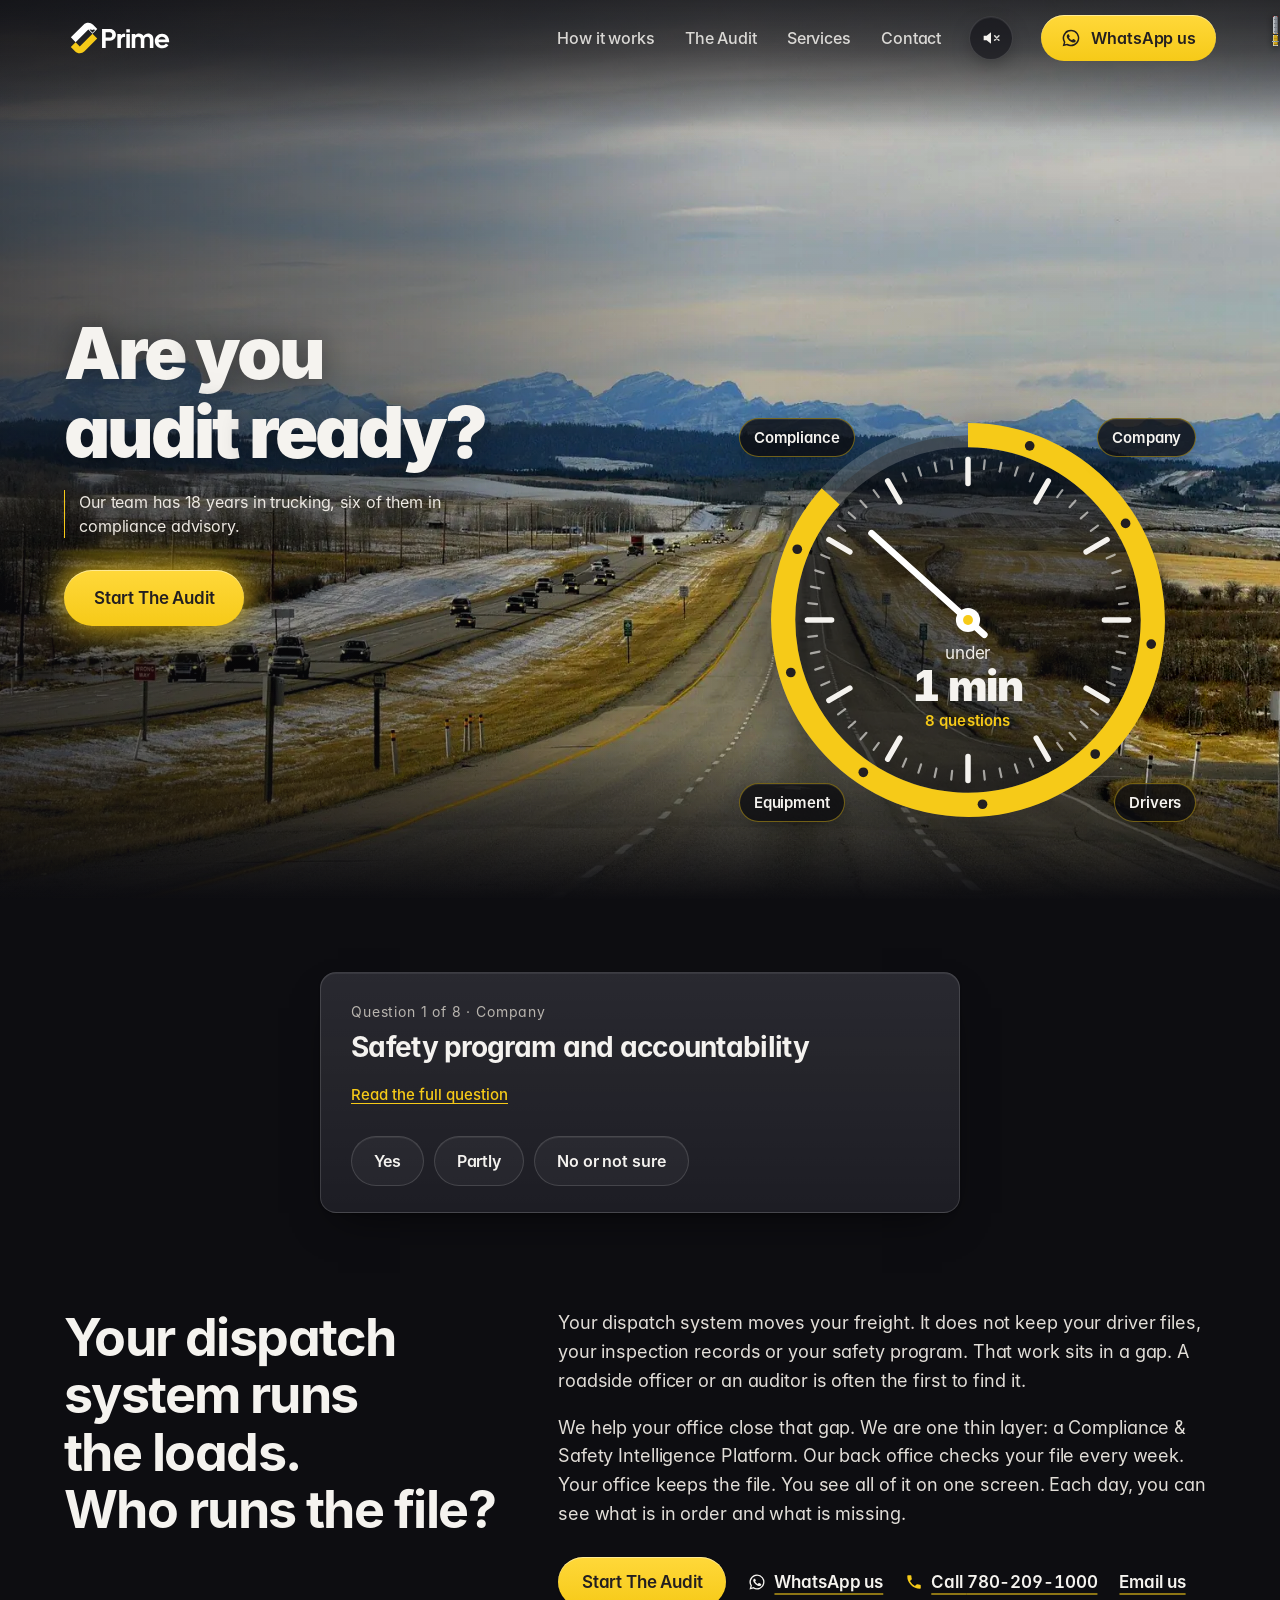
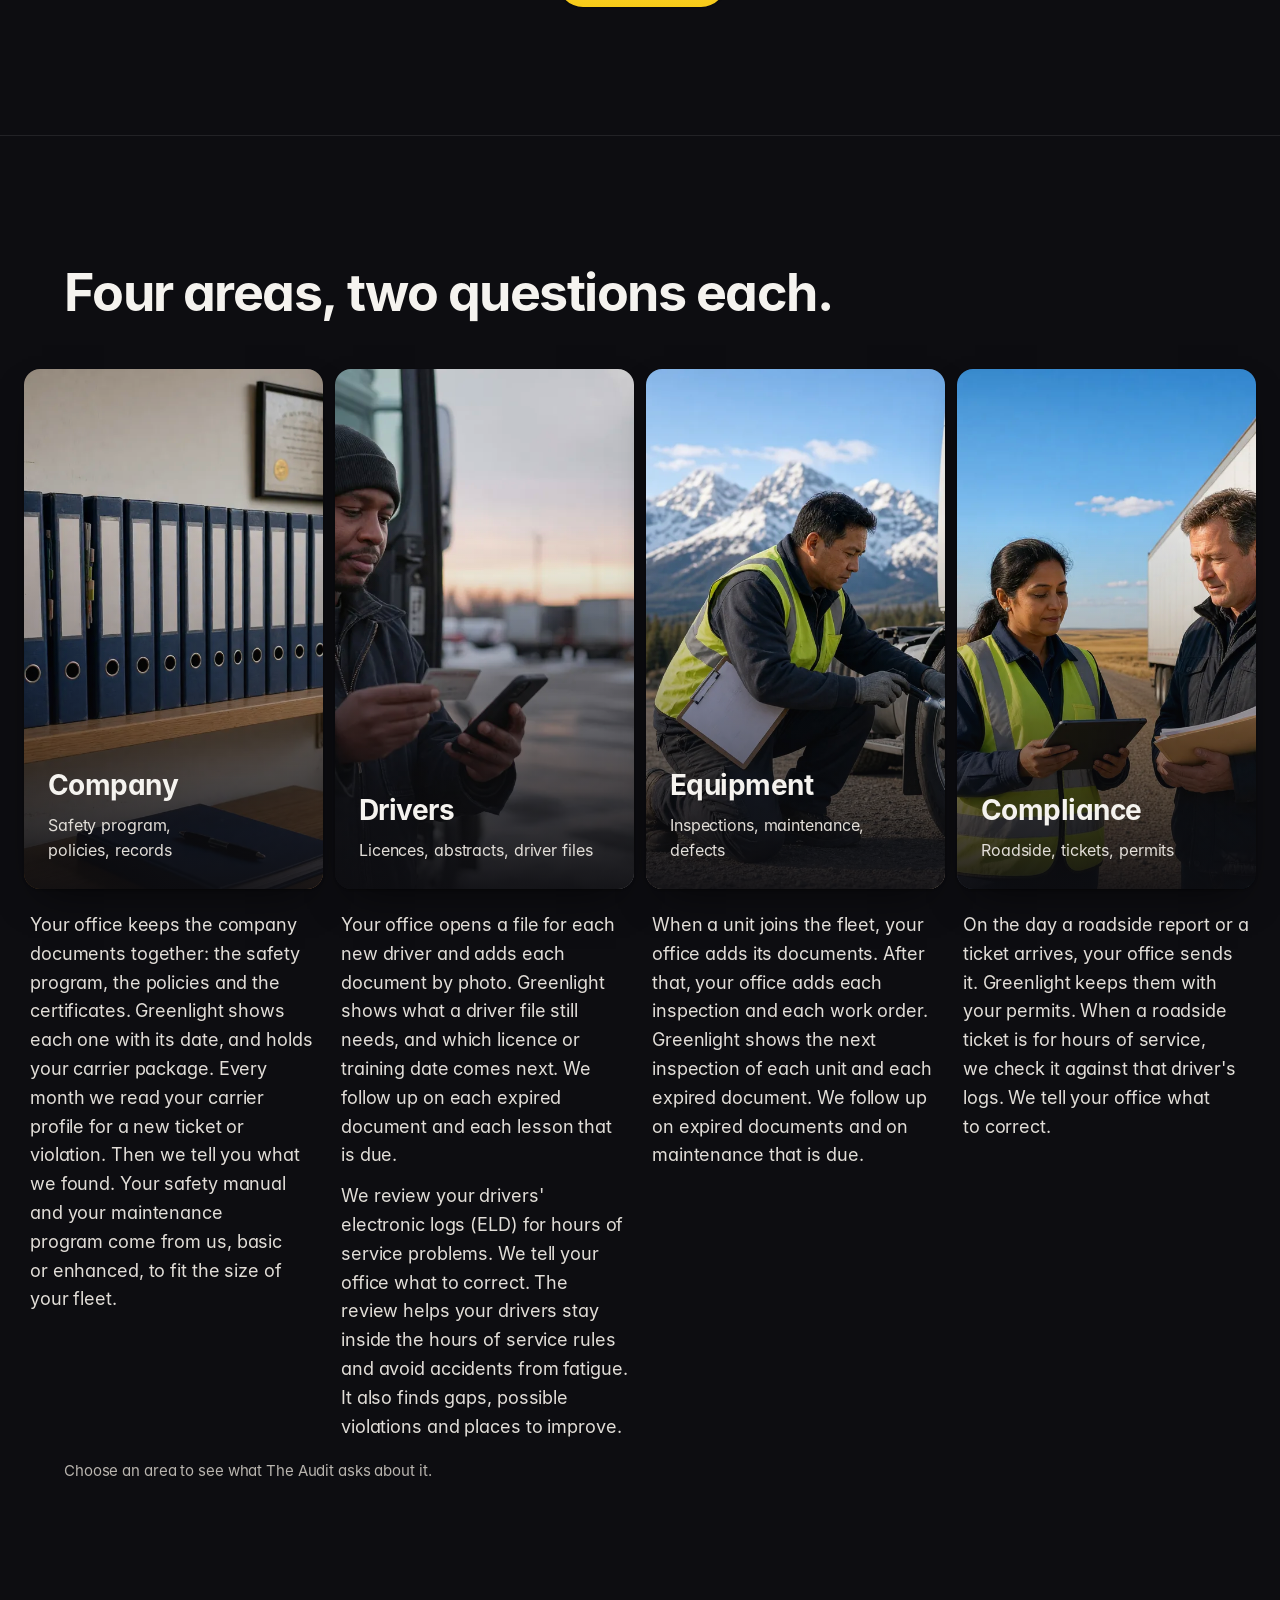
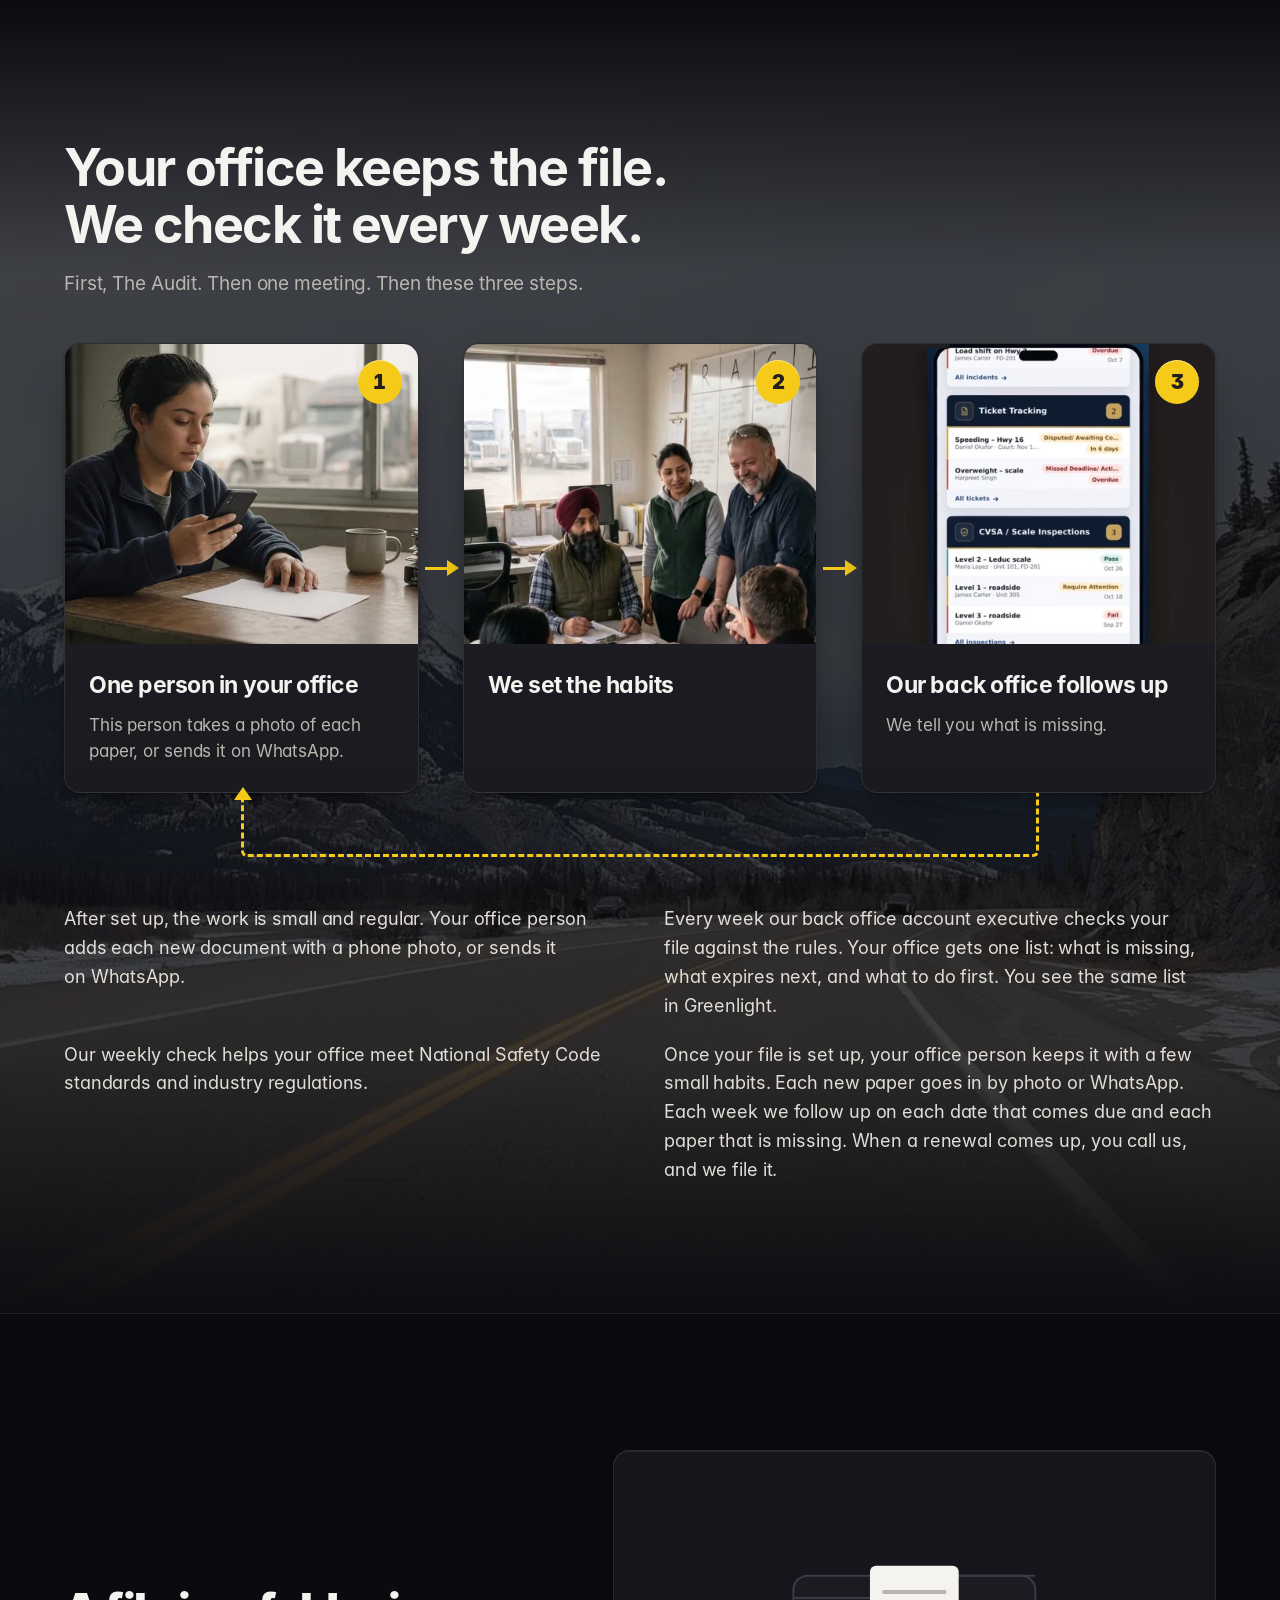
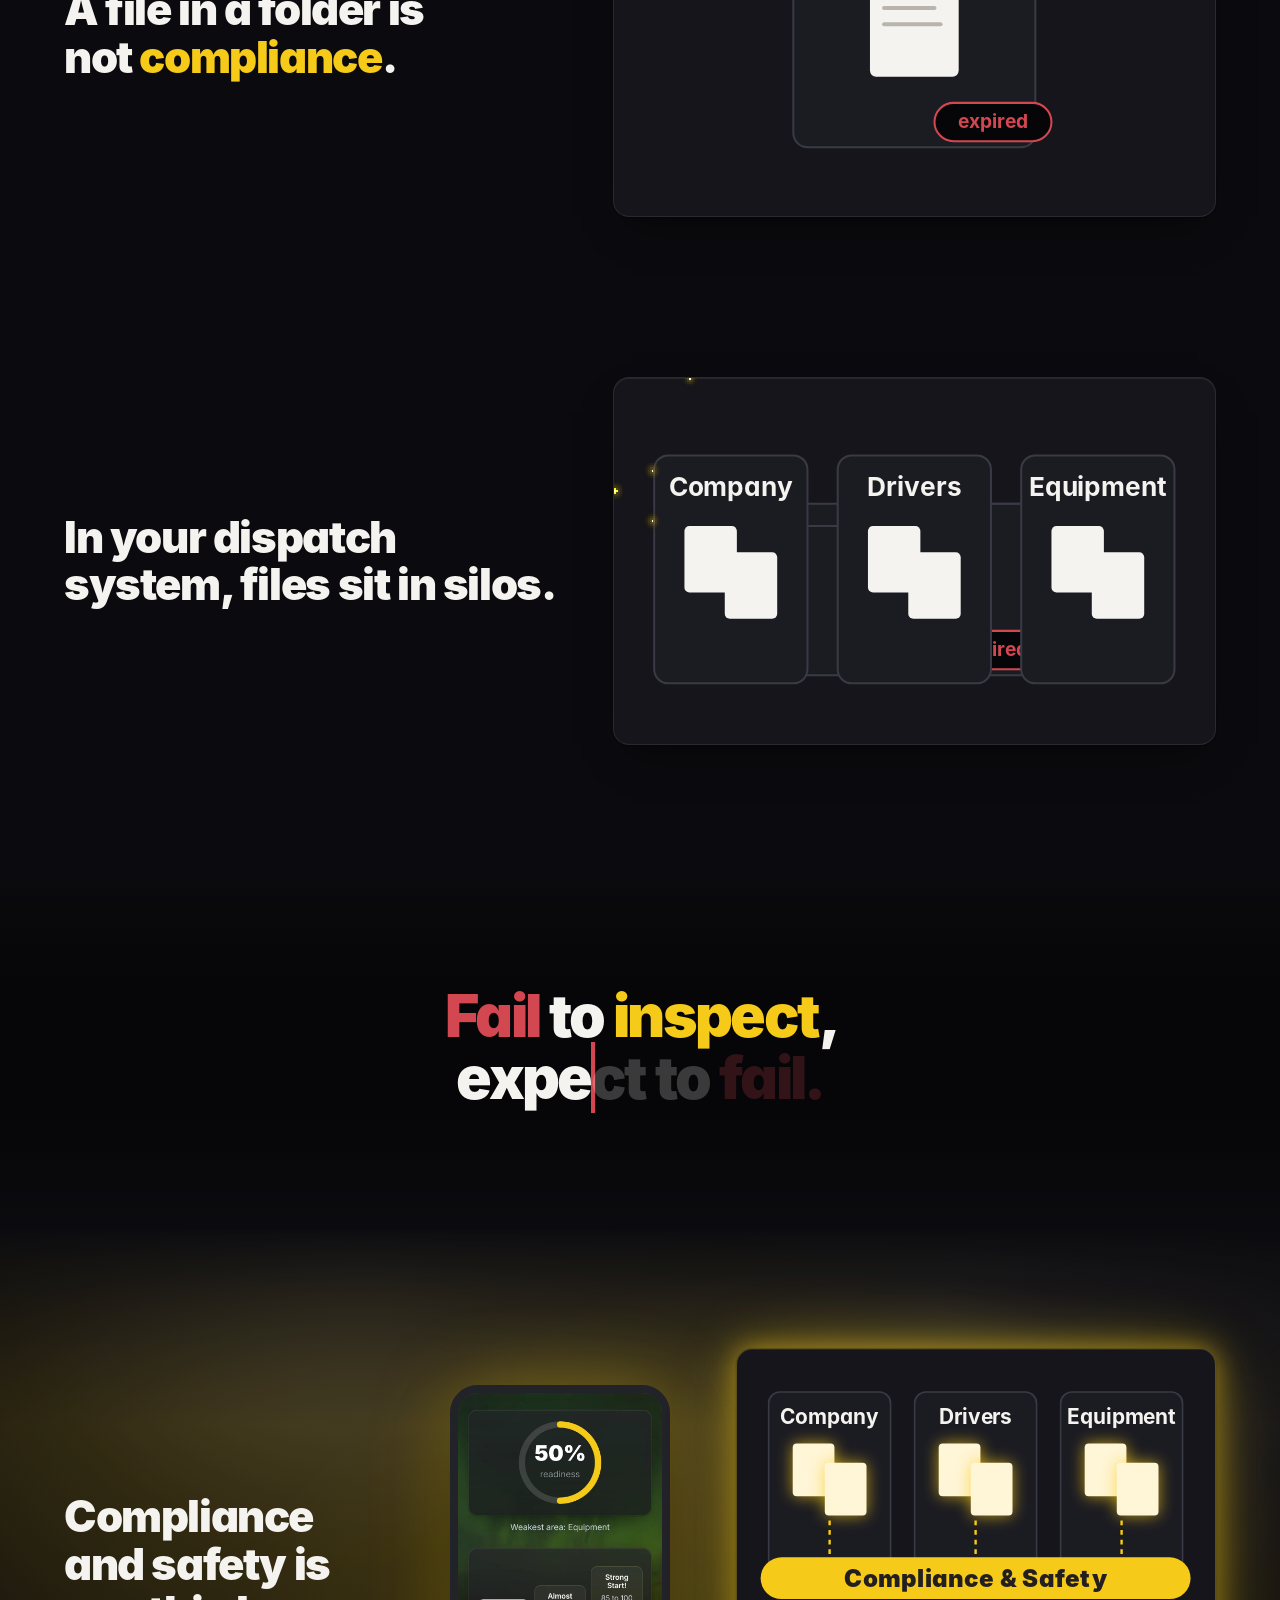
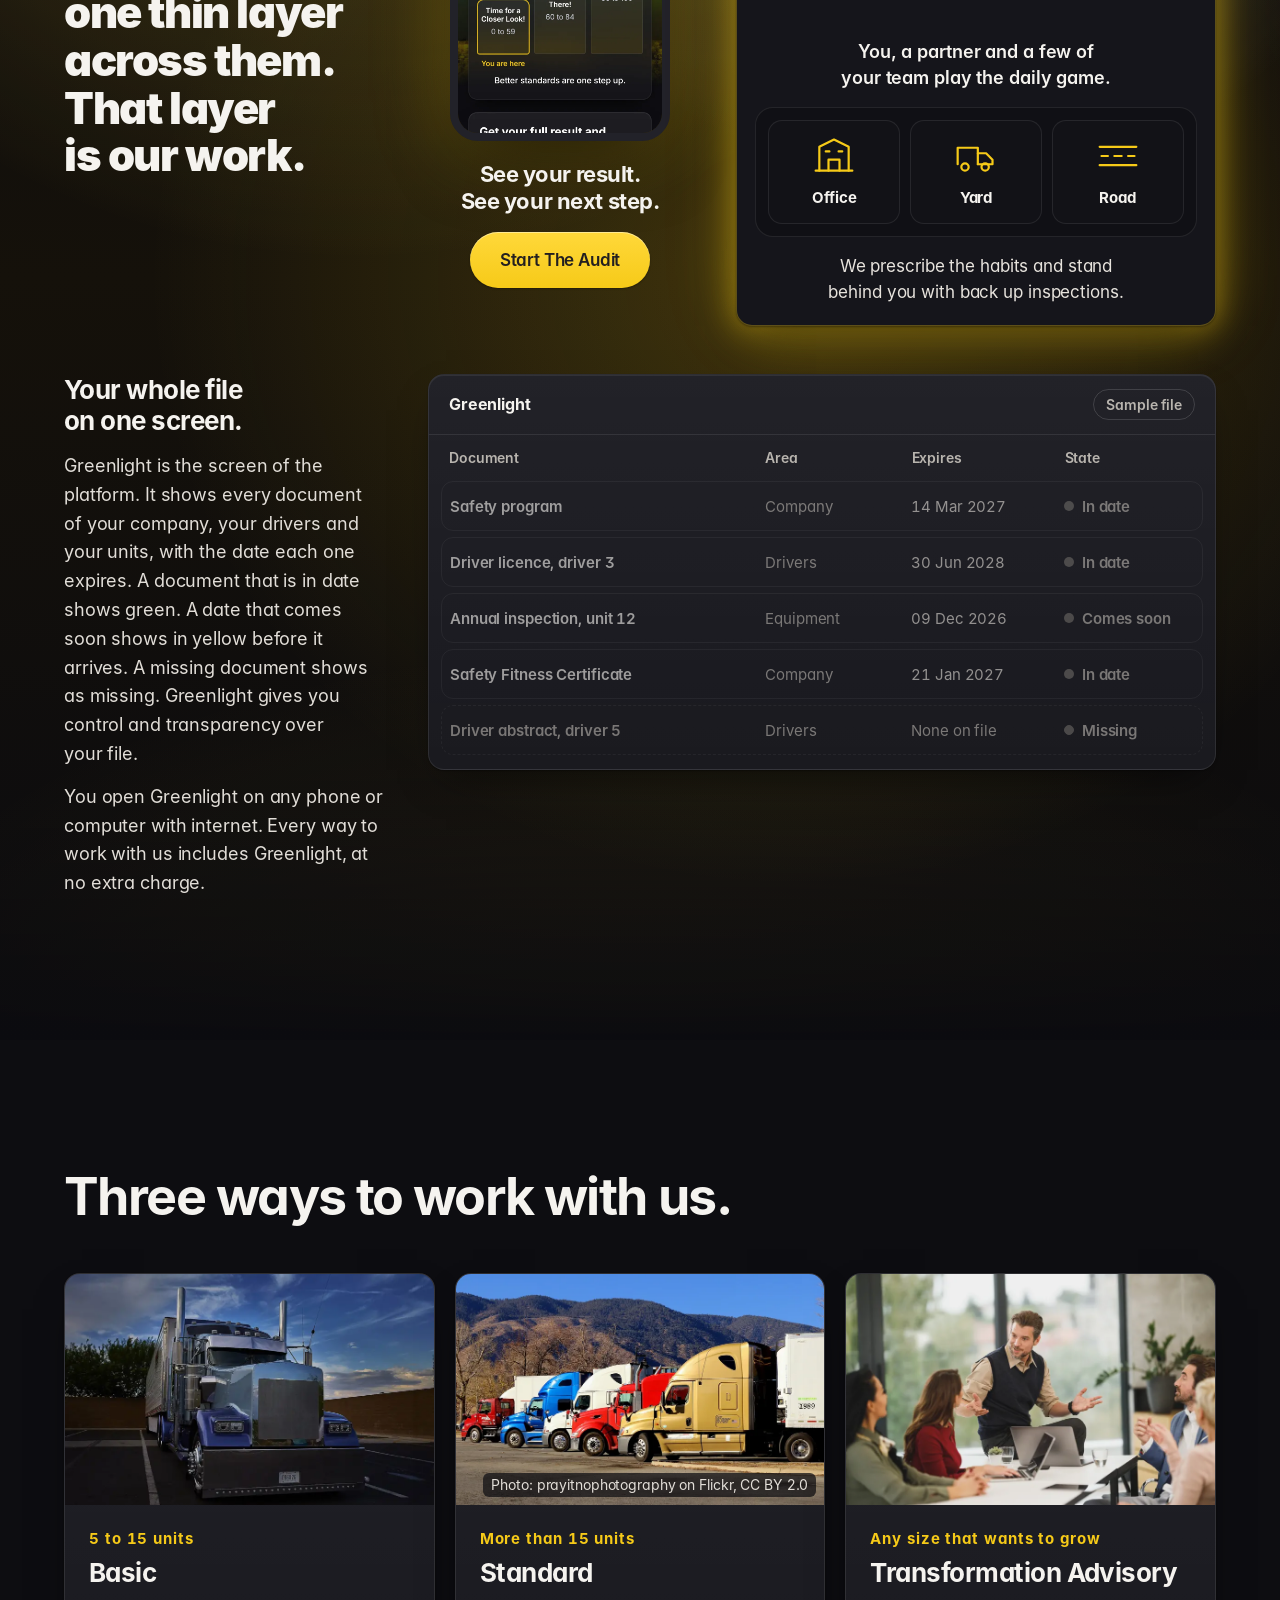
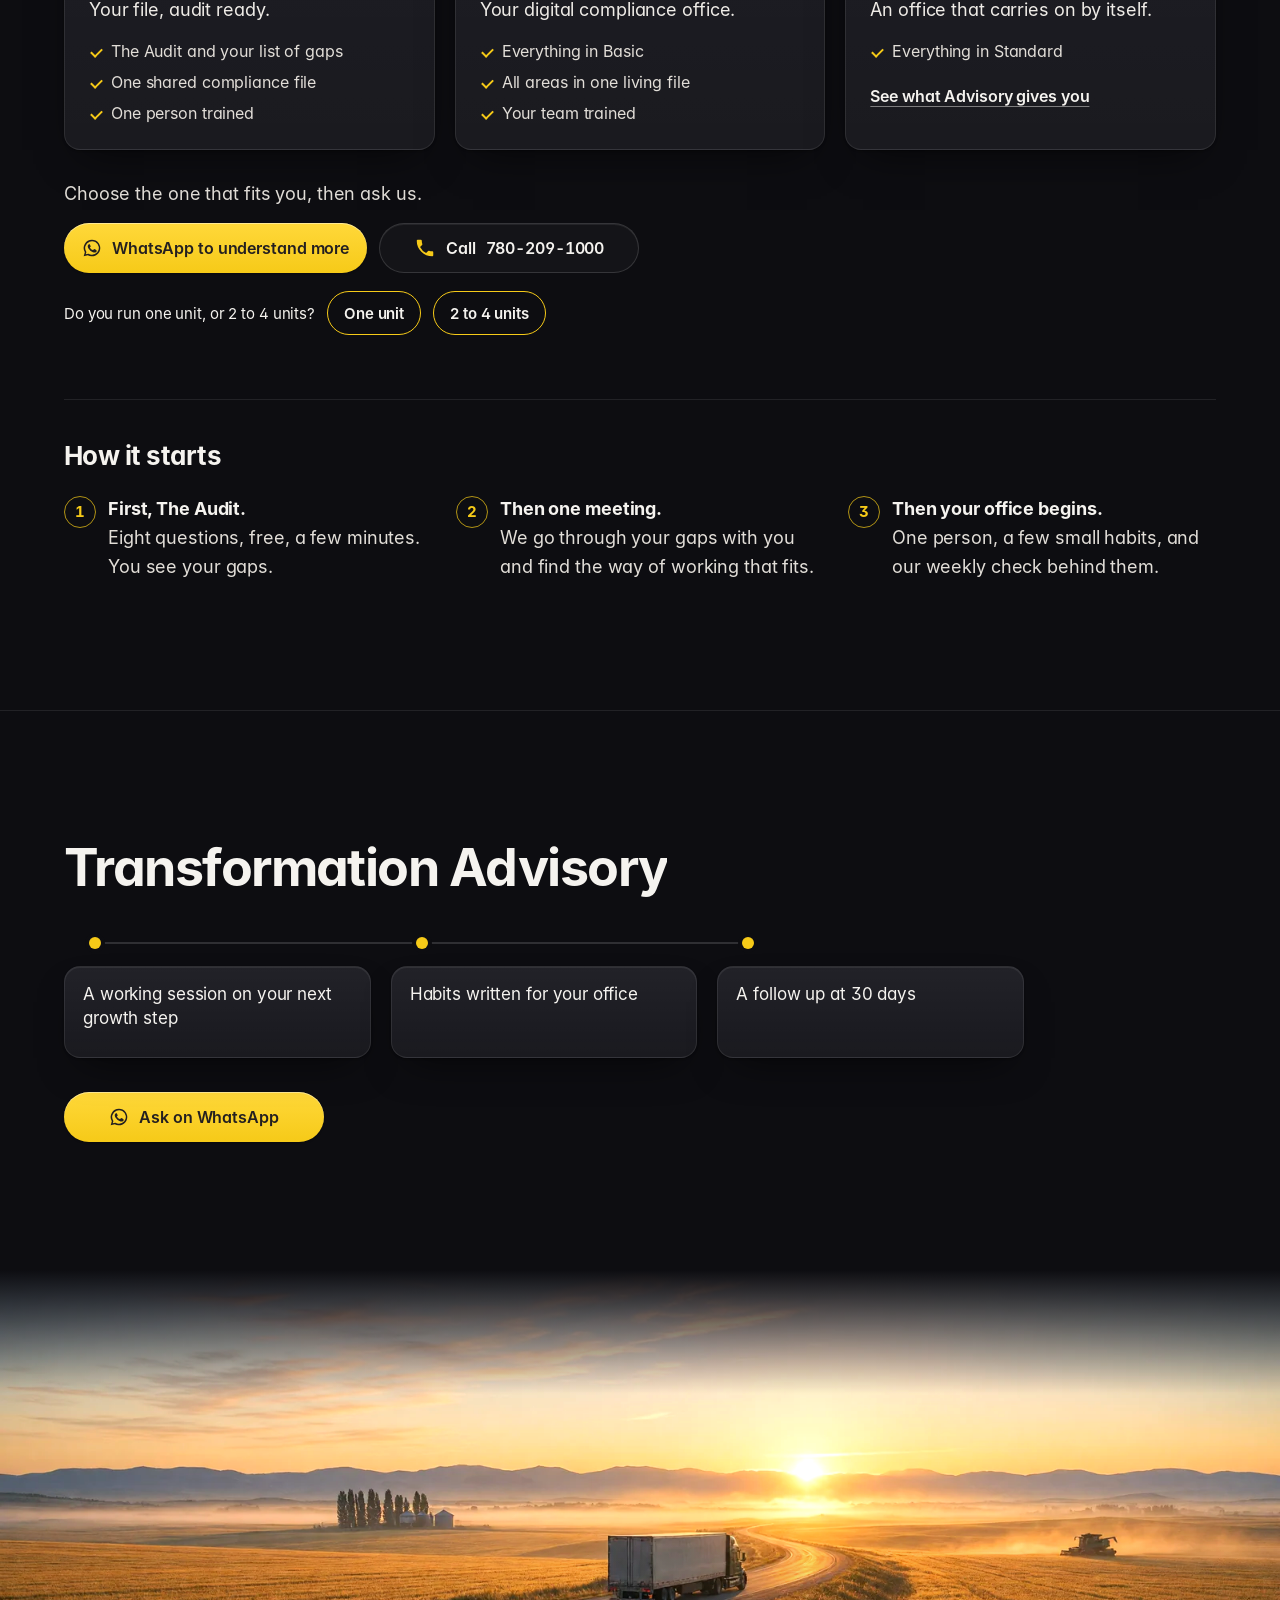
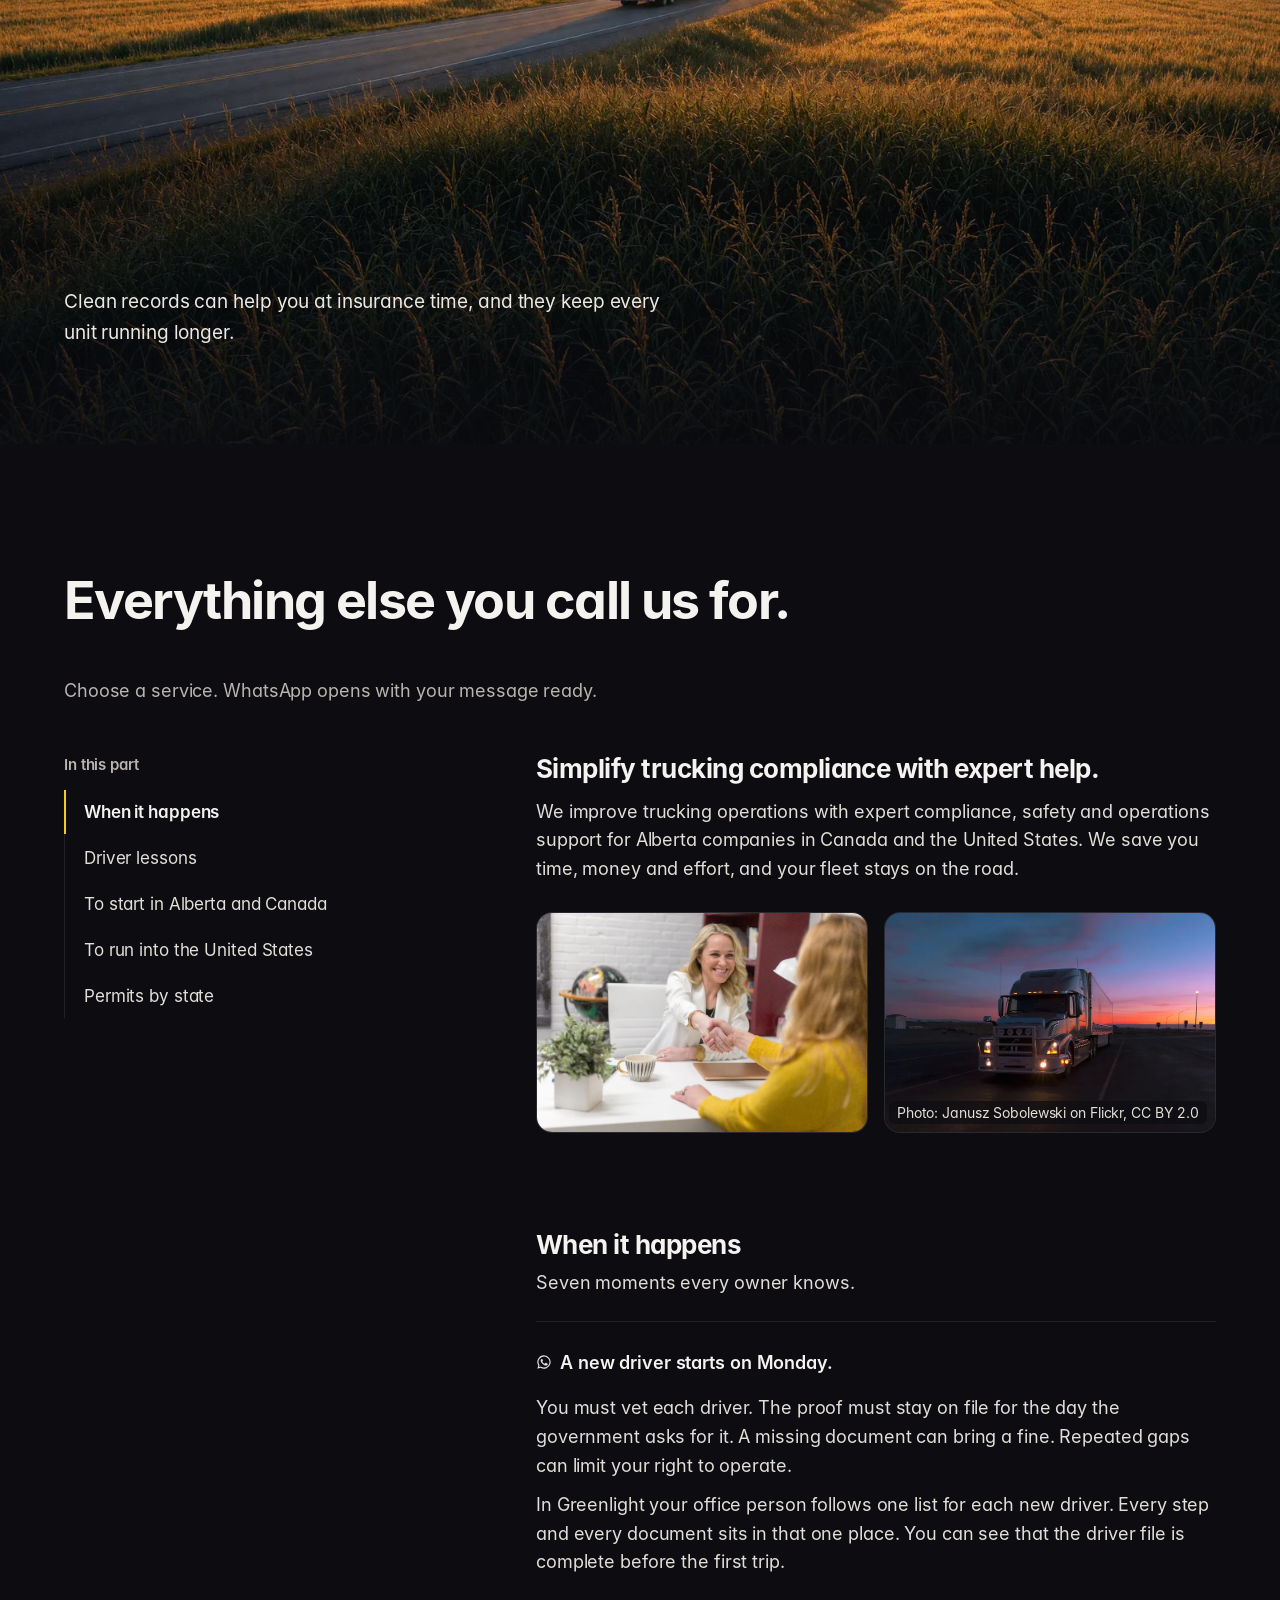
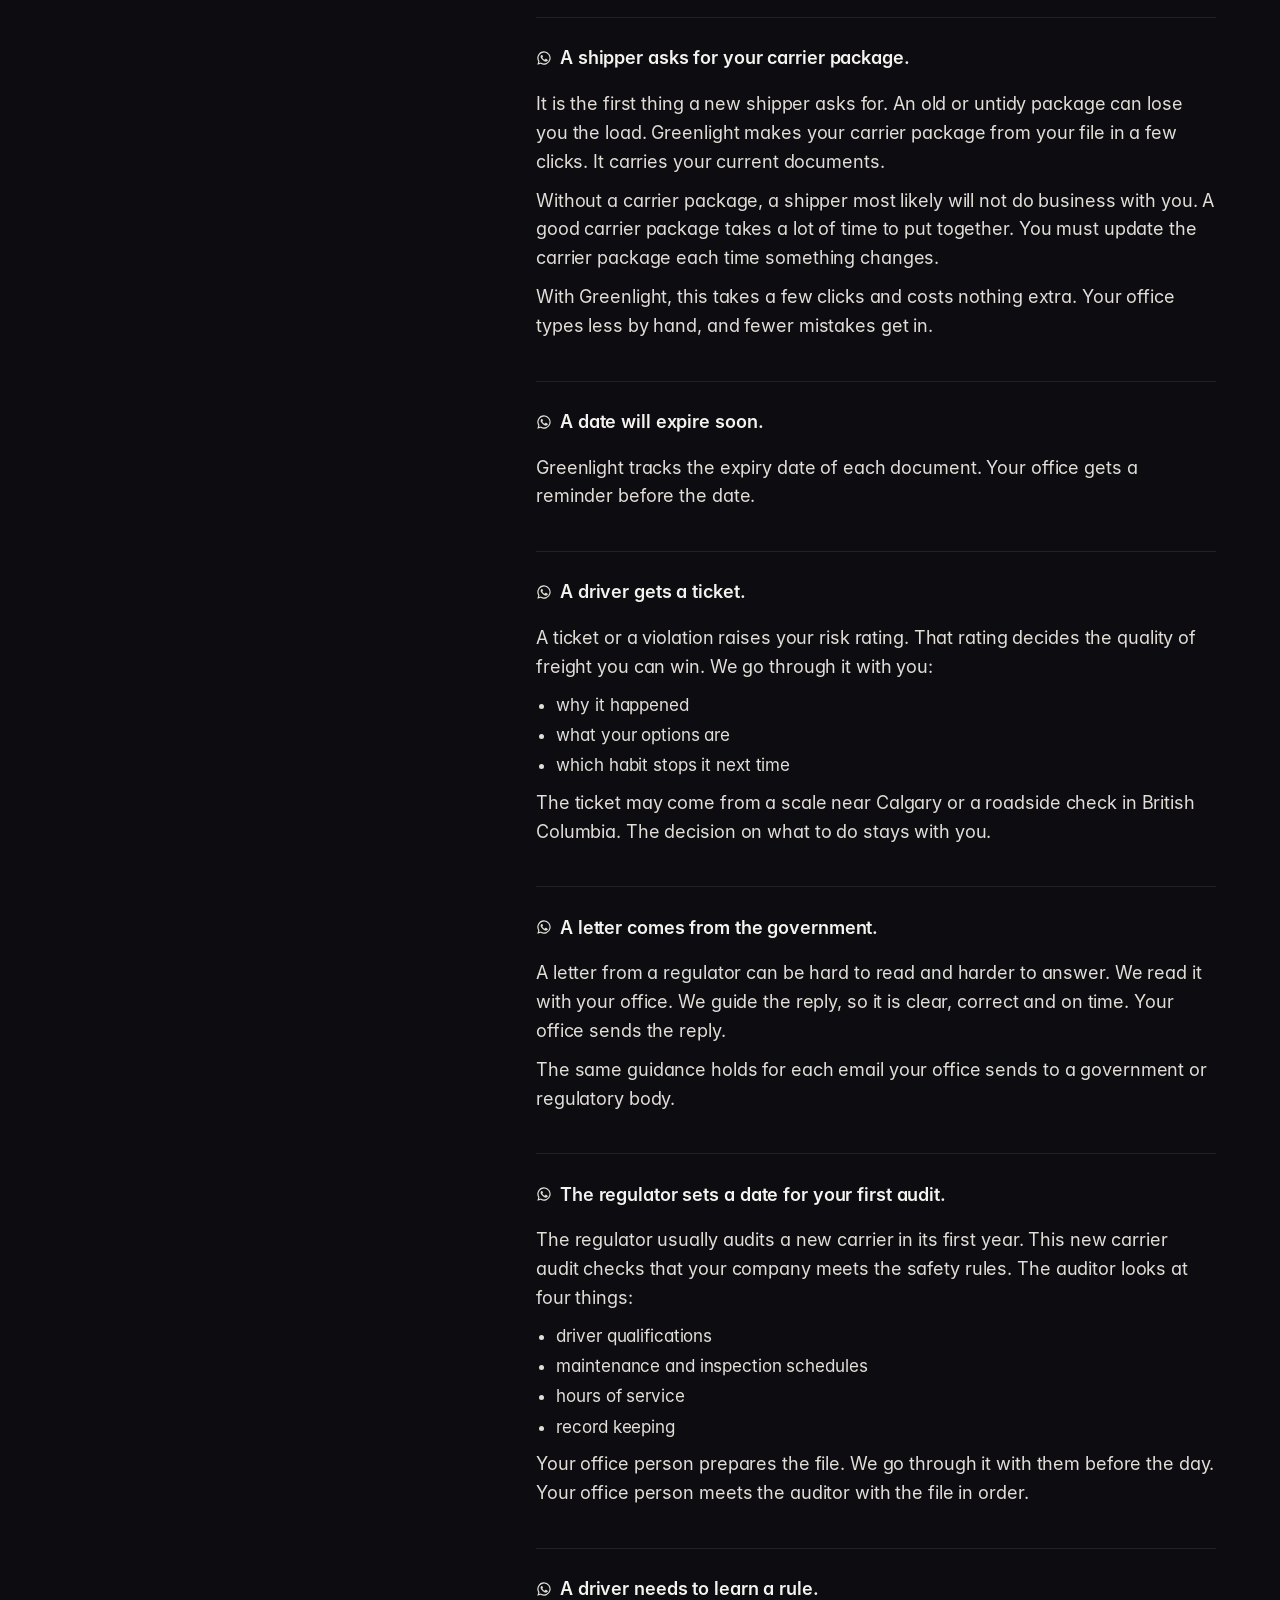
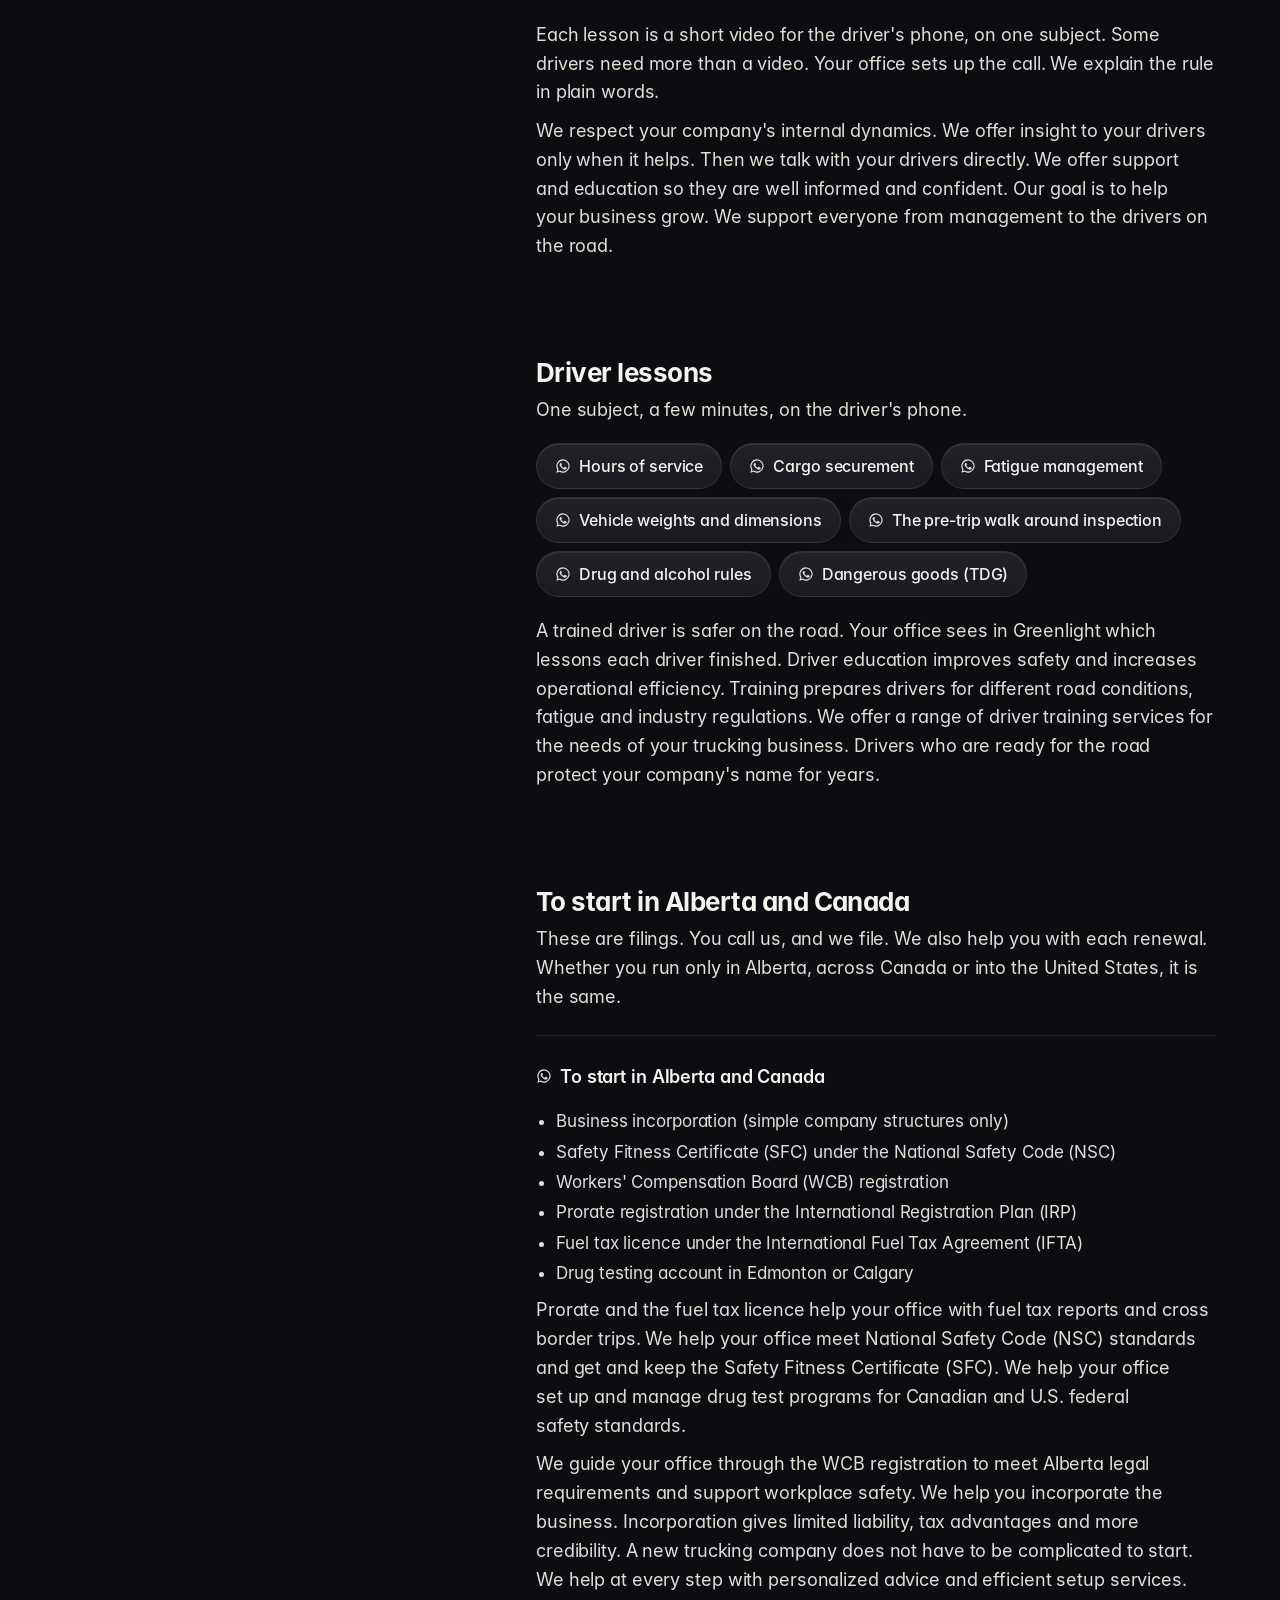
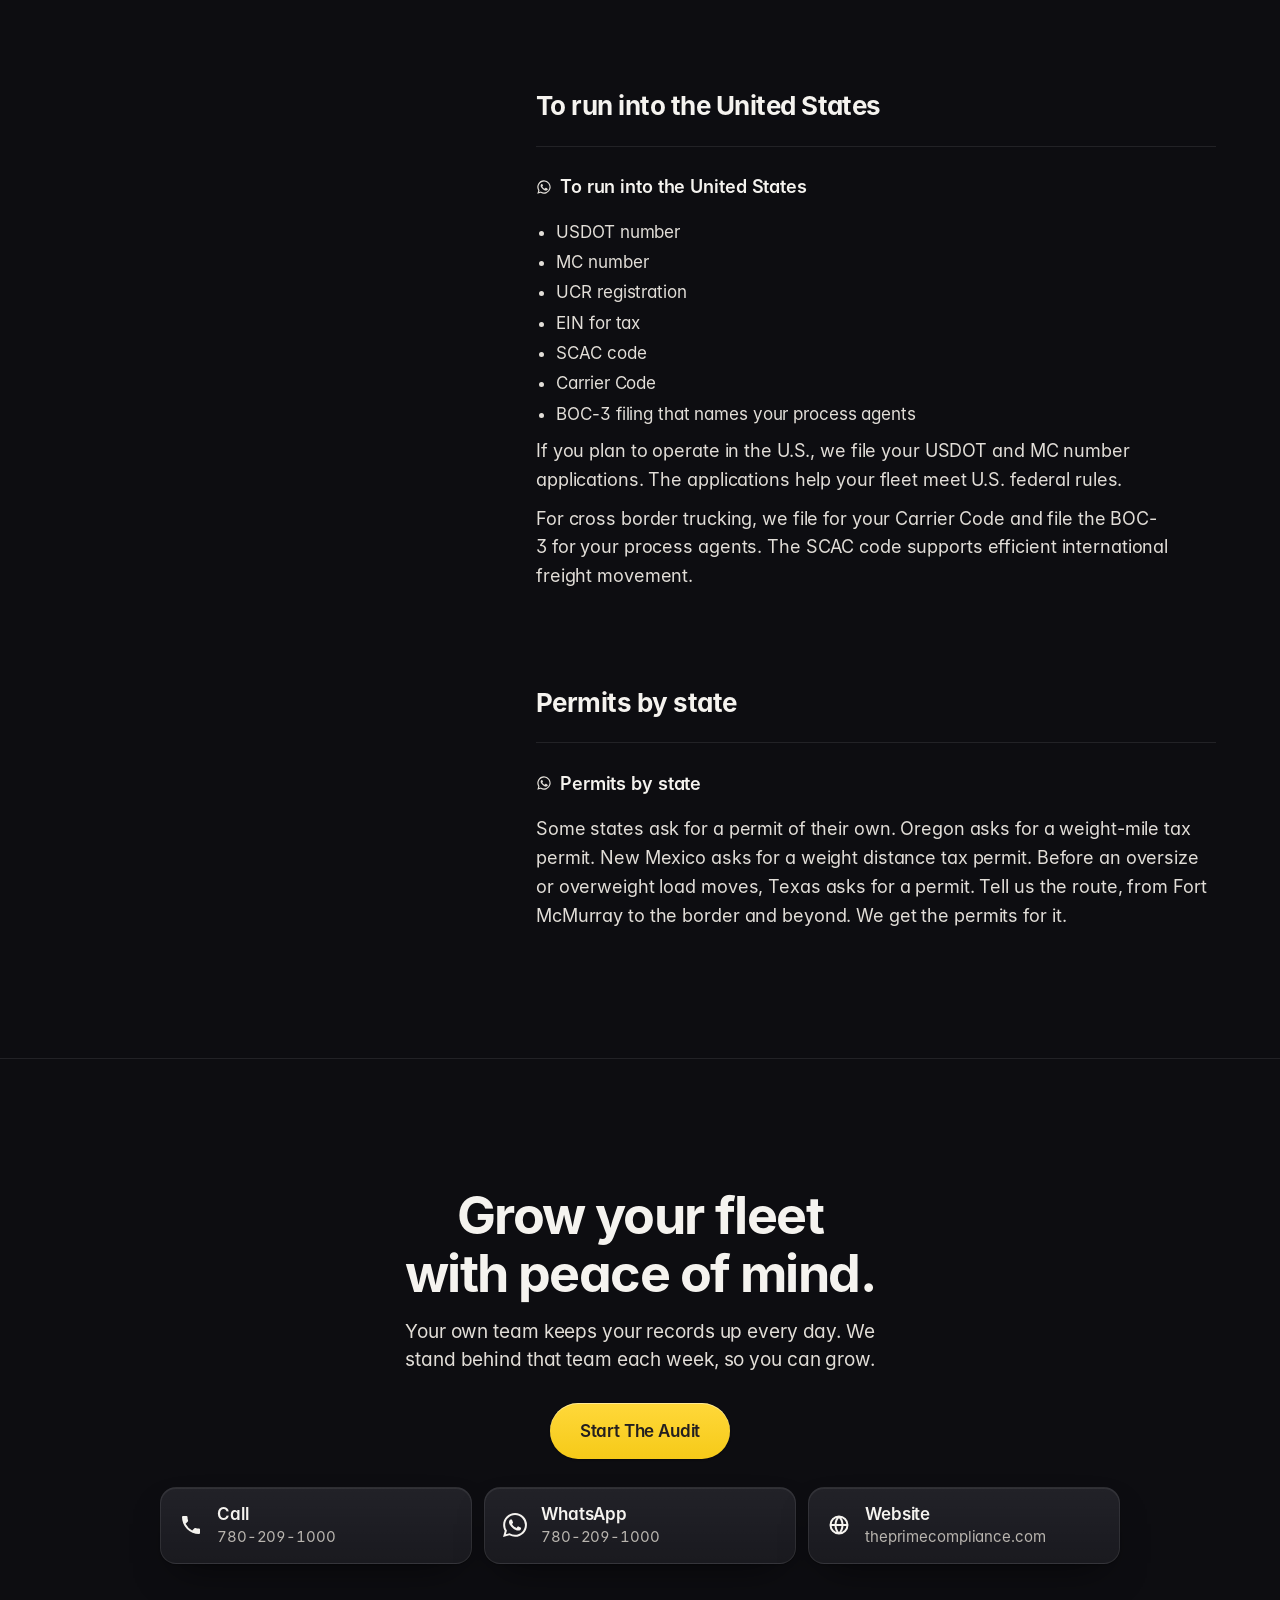
==== index.html @ b705ccaf "Initial commit: Prime website v3" ====
<!doctype html>
<html lang="en">
<head>
<meta charset="utf-8">
<meta name="robots" content="noindex, nofollow">
<meta name="theme-color" content="#0D0D11">
<meta name="viewport" content="width=device-width, initial-scale=1, viewport-fit=cover">
<title>Prime Trucking Compliance</title>
<meta name="description" content="Are you audit ready? Eight questions, four areas, your result in under a minute.">
<link rel="preload" href="fonts/Inter-Regular.woff2" as="font" type="font/woff2" crossorigin>
<link rel="preload" as="image" href="img/hero_rockies_highway_1600.webp" imagesrcset="img/hero_rockies_highway_800.webp 800w, img/hero_rockies_highway_1600.webp 1600w" imagesizes="100vw">
<link rel="stylesheet" href="css/home.css">
<link rel="stylesheet" href="css/v2.css">
<link rel="stylesheet" href="css/modern.css">
<link rel="stylesheet" href="css/layer.css">
<link rel="stylesheet" href="css/round2.css">
<link rel="stylesheet" href="css/round3.css">
<link rel="stylesheet" href="css/round4.css">
<link rel="stylesheet" href="css/round5.css">
<link rel="stylesheet" href="css/sound.css">
<link rel="stylesheet" href="css/round6.css">
<link rel="stylesheet" href="css/round7.css">
<link rel="stylesheet" href="css/round8.css">
<link rel="stylesheet" href="css/desk.css">
<script>document.documentElement.classList.add("js")</script>
<noscript><style>.reveal,.area.px img,.area.px figcaption,.lw,.ls{opacity:1!important;transform:none!important;filter:none!important}.layer{height:auto}.layer-stage{position:static;height:auto}.dial-face,.dial-tag,.dial-mid,.hero h1,.hero .lead,.hero .proof,.hero .cta-row,.hero .eyebrow{opacity:1!important;filter:none!important;transform:none!important}</style></noscript>
</head>
<body>
<a class="skip" href="#top">Skip to the main content</a>

<header class="nav" id="nav">
  <div class="nav-in">
    <a class="brand" translate="no" href="#top" aria-label="Prime, back to the top"><img src="logo/Prime_logo_on_black_DERIVED.svg" alt="Prime" width="132" height="51"></a>
    <nav class="menu" aria-label="Main">
      <a href="#how">How it works</a>
      <a href="#audit">The Audit</a>
      <a href="#services">Services</a>
      <a href="#films" hidden>Films</a>
      <a href="#contact">Contact</a>
    </nav>
    <button class="snd" id="snd" type="button" aria-pressed="false" aria-label="Quiet music" title="Quiet music" data-src="audio/peace_loop.mp3"><svg viewBox="0 0 24 24" aria-hidden="true" focusable="false"><path class="snd-body" d="M4 9.5h3.2L12 5.6v12.8l-4.8-3.9H4z"/><path class="snd-wave" d="M15.3 9.2a4 4 0 0 1 0 5.6"/><path class="snd-wave" d="M17.9 6.6a7.6 7.6 0 0 1 0 10.8"/><path class="snd-off" d="M16 9.6l4.6 4.8M20.6 9.6 16 14.4"/></svg></button>
    <a class="pill wa-pill" href="https://wa.me/17802091000" target="_blank" rel="noopener"><span class="wa-ico" aria-hidden="true"></span>WhatsApp us</a>
  </div>
</header>

<main id="top">

  <section class="hero" aria-label="The Audit">
    <div class="hero-photo" aria-hidden="true"><img width="1600" height="1063" src="img/hero_rockies_highway_1600.webp" srcset="img/hero_rockies_highway_800.webp 800w, img/hero_rockies_highway_1600.webp 1600w" sizes="100vw" alt="" fetchpriority="high"></div>
    <div class="hero-scrim" aria-hidden="true"></div>
    <div class="hero-in wrap">
      <div class="hero-copy">
        <h1>Are you audit ready?</h1>
        <p class="proof">Our team has 18 years in trucking, six of them in compliance advisory.</p>
        <div class="cta-row">
          <a class="btn btn-yellow" href="audit/#start">Start The Audit</a>
          <a class="btn btn-ghost" id="watchFirst" href="#films" hidden><span class="play-ico" aria-hidden="true"></span>Watch first</a>
        </div>
      </div>
      <div class="dial crisp" role="img" aria-label="Eight questions, under one minute, four areas">
        <img class="dial-face" src="fx/clock.svg" width="400" height="400" alt="" aria-hidden="true">
        <div class="dial-mid"><span class="dial-small">under</span><span class="dial-big">1 min</span><span class="dial-q">8 questions</span></div>
        <span class="dial-tag t1">Company</span>
        <span class="dial-tag t2">Drivers</span>
        <span class="dial-tag t3">Equipment</span>
        <span class="dial-tag t4">Compliance</span>
      </div>
    </div>
  </section>

  <section class="q1-band" id="q1band" aria-label="Question 1 of The Audit">
    <div class="wrap">
      <div class="q1" role="group" aria-labelledby="q1-t">
        <p class="q1-head">Question 1 of 8 <span aria-hidden="true">·</span> Company</p>
        <p class="q1-t" id="q1-t">Safety program and accountability</p>
        <button class="q1-more" type="button" aria-expanded="false" aria-controls="q1-q">Read the full question</button>
        <p class="q1-q" id="q1-q" hidden>Can you show a current safety program that fits your trucking operation, identify who is responsible for safety, and prove the rules are being followed day to day?</p>
        <div class="q1-a">
          <a class="q1-b" href="audit/#q1-0">Yes</a>
          <a class="q1-b" href="audit/#q1-1">Partly</a>
          <a class="q1-b" href="audit/#q1-2">No or not sure</a>
        </div>
      </div>
    </div>
    <!-- Stage five (November 24, 2026): the opening words of the desktop text, a statement inside part one, on a computer only. -->
    <div class="wrap open-stmt desk-only">
      <h2 class="open-h" id="open-h">Your dispatch system runs the loads. <span class="nl">Who runs the file?</span></h2>
      <div class="open-body">
        <p>Your dispatch system moves your freight. It does not keep your driver files, your inspection records or your safety program. That work sits in a gap. A roadside officer or an auditor is often the first to find it.</p>
        <p>We help your office close that gap. We are one thin layer: a Compliance &amp; Safety Intelligence Platform. Our back office checks your file every week. Your office keeps the file. You see all of it on one screen. Each day, you can see what is in order and what is missing.</p>
        <div class="open-acts">
          <a class="btn btn-yellow btn-sm" href="audit/#start">Start The Audit</a>
          <a class="open-link" href="https://wa.me/17802091000" target="_blank" rel="noopener"><span class="wa-ico" aria-hidden="true"></span><span class="u">WhatsApp us</span></a>
          <span class="open-br" aria-hidden="true"></span>
          <a class="open-link" href="tel:+17802091000"><span class="row-ico phone" aria-hidden="true"></span><span class="u">Call <span class="nw">780-209-1000</span></span></a>
          <a class="open-link" href="https://theprimecompliance.com/contact-us"><span class="u">Email us</span></a>
        </div>
      </div>
    </div>
  </section>

  <section class="areas band-dark" aria-labelledby="areas-h">
    <div class="wrap">
      <h2 id="areas-h">Four areas, two questions each.</h2>
    </div>
    <div class="area-row">
      <figure class="area px"><img width="800" height="450" src="photos/company_800.webp" srcset="photos/company_800.webp 800w, photos/company_1600.webp 1600w" sizes="(max-width: 560px) 540px, (max-width: 1000px) 680px, 930px" alt="Navy binders of company records on an office shelf, with trucks parked in the yard outside the window" loading="lazy" style="object-position: 30% 50%"><button class="area-tap" type="button" data-area="Company" aria-expanded="false" aria-controls="areaAsk"><span class="sr-only">What The Audit asks about Company</span></button><figcaption><b>Company</b><span>Safety program, policies, records</span></figcaption><p class="area-do" hidden>Your office keeps the company documents together: the safety program, the policies and the certificates.</p><p class="area-do" hidden>Your safety manual and your maintenance program come from us, basic or enhanced, to fit the size of your fleet.</p></figure>
      <figure class="area px"><img width="800" height="450" src="photos/drivers_800.webp" srcset="photos/drivers_800.webp 800w, photos/drivers_1600.webp 1600w" sizes="(max-width: 560px) 540px, (max-width: 1000px) 680px, 930px" alt="A driver at his cab door photographs his licence with his phone" loading="lazy" style="object-position: 62% 50%"><button class="area-tap" type="button" data-area="Drivers" aria-expanded="false" aria-controls="areaAsk"><span class="sr-only">What The Audit asks about Drivers</span></button><figcaption><b>Drivers</b><span>Licences, abstracts, driver files</span></figcaption><p class="area-do" hidden>Your office opens a file for each new driver and adds each document by photo.</p><p class="area-do" hidden>We review your drivers' electronic logs (ELD) for hours of service problems.</p></figure>
      <figure class="area px"><img width="800" height="450" src="photos/equipment_800.webp" srcset="photos/equipment_800.webp 800w, photos/equipment_1600.webp 1600w" sizes="(max-width: 560px) 540px, (max-width: 1000px) 680px, 930px" alt="A mechanic checks the front wheel and brake of a truck in a yard below the mountains" loading="lazy" style="object-position: 30% 50%"><button class="area-tap" type="button" data-area="Equipment" aria-expanded="false" aria-controls="areaAsk"><span class="sr-only">What The Audit asks about Equipment</span></button><figcaption><b>Equipment</b><span>Inspections, maintenance, defects</span></figcaption><p class="area-do" hidden>When a unit joins the fleet, your office adds its documents.</p></figure>
      <figure class="area px"><img width="800" height="450" src="photos/compliance_800.webp" srcset="photos/compliance_800.webp 800w, photos/compliance_1600.webp 1600w" sizes="(max-width: 560px) 540px, (max-width: 1000px) 680px, 930px" alt="An inspector reviews papers with a driver beside his truck on a prairie highway" loading="lazy" style="object-position: 50% 50%"><button class="area-tap" type="button" data-area="Compliance" aria-expanded="false" aria-controls="areaAsk"><span class="sr-only">What The Audit asks about Compliance</span></button><figcaption><b>Compliance</b><span>Roadside, tickets, permits</span></figcaption><p class="area-do" hidden>On the day a roadside report or a ticket arrives, your office sends it.</p><p class="area-do" hidden>When a roadside ticket is for hours of service, we check it against that driver's logs.</p></figure>
    </div>
    <!-- Round six (November 20, 2026): on a computer each department's paragraph from the services rewrite
         (platform_services_rewrite_Nov20/REWRITE_FINAL.md, "Four departments, one file") stands under its picture, word
         for word less its label; on a phone it is not shown, and the area tap carries the lines in .area-do instead. -->
    <div class="area-desk">
      <div><p>Your office keeps the company documents together: the safety program, the policies and the certificates. Greenlight shows each one with its date, and holds your carrier package. Every month we read your carrier profile for a new ticket or violation. Then we tell you what we found. Your safety manual and your maintenance program come from us, basic or enhanced, to fit the size of your fleet.</p></div>
      <div><p>Your office opens a file for each new driver and adds each document by photo. Greenlight shows what a driver file still needs, and which licence or training date comes next. We follow up on each expired document and each lesson that is due.</p><p>We review your drivers' electronic logs (ELD) for hours of service problems. We tell your office what to correct. The review helps your drivers stay inside the hours of service rules and avoid accidents from fatigue. It also finds gaps, possible violations and places to improve.</p></div>
      <div><p>When a unit joins the fleet, your office adds its documents. After that, your office adds each inspection and each work order. Greenlight shows the next inspection of each unit and each expired document. We follow up on expired documents and on maintenance that is due.</p></div>
      <div><p>On the day a roadside report or a ticket arrives, your office sends it. Greenlight keeps them with your permits. When a roadside ticket is for hours of service, we check it against that driver's logs. We tell your office what to correct.</p></div>
    </div>
    <div class="wrap"><div class="area-ask" id="areaAsk" hidden aria-live="polite"></div><p class="area-hint"><span class="phone-only">Tap an area to see what The Audit asks about it.</span><span class="desk-only">Choose an area to see what The Audit asks about it.</span></p></div>
  </section>

  <section class="how" id="how" aria-labelledby="how-h">
    <div class="sec-bg" aria-hidden="true"><img width="1600" height="900" src="img/drivers_mountain_snow_1600.webp" srcset="img/drivers_mountain_snow_800.webp 800w, img/drivers_mountain_snow_1600.webp 1600w" sizes="100vw" alt="" loading="lazy" decoding="async"></div>
    <div class="wrap">
      <h2 id="how-h">Your office keeps the file. We check it every week.</h2>
      <p class="how-intro reveal">First, The Audit. Then one meeting. Then these three steps.</p>
      <div class="how-grid">
        <article class="how-card reveal">
          <div class="how-img"><img width="800" height="450" src="photos/office_person_800.webp" alt="A woman in a trucking office photographs a paper with her phone" loading="lazy"></div>
          <span class="how-n">1</span>
          <h3>One person in your office</h3>
          <p>This person takes a photo of each paper, or sends it on WhatsApp.</p>
        </article>
        <span class="how-arrow" aria-hidden="true"></span>
        <article class="how-card reveal">
          <div class="how-img"><img width="900" height="1008" src="frames/step_team.jpg" alt="A trucking office team at the table, from our film The Loop" loading="lazy"></div>
          <span class="how-n">2</span>
          <h3>We set the habits</h3>
        </article>
        <span class="how-arrow" aria-hidden="true"></span>
        <article class="how-card reveal">
          <div class="how-img"><img width="900" height="1020" src="frames/step_screen.jpg" alt="A real screen with tickets, inspections and reviews, demo data" loading="lazy"></div>
          <span class="how-n">3</span>
          <h3>Our back office follows up</h3>
          <p>We tell you what is missing.</p>
        </article>
      </div>
      <div class="how-return" aria-hidden="true"></div>
      <!-- Round six: the weekly check from the services rewrite, word for word. A phone shows the one line; a computer shows
           the two paragraphs, the second of which carries the same line. -->
      <p class="how-intro how-list reveal">Your office gets one list: what is missing, what expires next, and what to do first.</p>
      <div class="how-week reveal">
        <p>After set up, the work is small and regular. Your office person adds each new document with a phone photo, or sends it on WhatsApp.</p>
        <p>Every week our back office account executive checks your file against the rules. Your office gets one list: what is missing, what expires next, and what to do first. You see the same list in Greenlight.</p>
        <p>Our weekly check helps your office meet National Safety Code standards and industry regulations.</p>
        <p>Once your file is set up, your office person keeps it with a few small habits. Each new paper goes in by photo or WhatsApp. Each week we follow up on each date that comes due and each paper that is missing. When a renewal comes up, you call us, and we file it.</p>
      </div>
    </div>
  </section>

  <section class="story" id="layer" aria-labelledby="layer-h">
    <h2 id="layer-h" class="sr-only">Compliance and safety is one thin layer</h2>

    <div class="beat beat-a" data-beat="a">
      <div class="wrap beat-grid">
        <div class="beat-words">
          <p class="bs"><span class="sr-only">A file in a folder is not compliance.</span><span aria-hidden="true">A file in a folder is not <span class="type" id="typeWord">compliance</span>.</span></p>
        </div>
        <figure class="art art-card">
          <svg class="art-svg" viewBox="0 0 560 315" role="img" aria-label="One paper goes into a closed folder, and its date runs out unseen.">
            <rect x="160" y="100" width="240" height="170" rx="14" class="box"/>
            <path d="M160 122 h76 l18 -22 h146" class="box-tab"/>
            <g class="paper a-drop"><rect x="236" y="20" width="88" height="110" rx="6"/><line x1="250" y1="46" x2="310" y2="46"/><line x1="250" y1="62" x2="300" y2="62"/><line x1="250" y1="78" x2="306" y2="78"/></g>
            <g class="date-tag a-tag"><rect x="300" y="226" width="116" height="38" rx="19"/><text x="358" y="251">expired</text></g>
          </svg>
        </figure>
      </div>
    </div>

    <div class="beat beat-b" data-beat="b">
      <div class="wrap beat-grid">
        <div class="beat-words">
          <p class="bs">In your dispatch system, files sit in silos.</p>
        </div>
        <figure class="art art-card">
          <svg class="art-svg" viewBox="0 0 560 315" role="img" aria-label="The expired paper breaks into small blocks, and the blocks settle as three closed boxes named Company, Drivers and Equipment, each with its own files.">
            <g class="b-old">
              <rect x="160" y="100" width="240" height="170" rx="14" class="box"/>
              <path d="M160 122 h76 l18 -22 h146" class="box-tab"/>
              <g class="paper"><rect x="236" y="90" width="88" height="110" rx="6"/><line x1="250" y1="116" x2="310" y2="116"/><line x1="250" y1="132" x2="300" y2="132"/><line x1="250" y1="148" x2="306" y2="148"/></g>
              <g class="date-tag"><rect x="300" y="226" width="116" height="38" rx="19"/><text x="358" y="251">expired</text></g>
            </g>
            <g class="b-new silos">
              <g class="silo" transform="translate(22 52)"><rect width="152" height="226" rx="14" class="box"/><text x="76" y="40" class="silo-name">Company</text><rect x="30" y="70" width="52" height="66" rx="5" class="paper-s"/><rect x="70" y="96" width="52" height="66" rx="5" class="paper-s"/></g>
              <g class="silo" transform="translate(204 52)"><rect width="152" height="226" rx="14" class="box"/><text x="76" y="40" class="silo-name">Drivers</text><rect x="30" y="70" width="52" height="66" rx="5" class="paper-s"/><rect x="70" y="96" width="52" height="66" rx="5" class="paper-s"/></g>
              <g class="silo" transform="translate(386 52)"><rect width="152" height="226" rx="14" class="box"/><text x="76" y="40" class="silo-name">Equipment</text><rect x="30" y="70" width="52" height="66" rx="5" class="paper-s"/><rect x="70" y="96" width="52" height="66" rx="5" class="paper-s"/></g>
            </g>
          </svg>
          <canvas class="px-cover" width="320" height="180" aria-hidden="true"></canvas>
        </figure>
      </div>
    </div>

    <div class="beat beat-c" data-beat="c">
      <div class="wrap">
        <p class="still-line"><span class="fl-l"><span class="fl-key">Fail</span> to</span> <span class="fl-l"><span class="fl-insp">inspect</span>,</span> <span class="fl-l fl-br">expect</span> <span class="fl-l">to <span class="fl-key fl-end">fail.</span></span></p>
      </div>
    </div>

    <!-- Round seven (November 21, 2026, the owner's corrections): the result phone stands above the thin layer drawing, the
         band carries "Compliance & Safety", and the two lines of the old separate block are the drawing's caption. -->
    <div class="beat beat-d" data-beat="d">
      <div class="d-warm" aria-hidden="true"></div>
      <div class="d-rays" aria-hidden="true"></div>
      <div class="wrap beat-grid d-grid">
        <div class="beat-words">
          <p class="bs">Compliance and safety is one thin layer across them. That layer is our work.</p>
        </div>
        <div class="lit-phone" id="audit">
          <img src="frames/check_result.webp" width="390" height="844" alt="The real result screen of The Audit on the owner's phone: a result of 50 percent, the weakest area and the three levels with You are here" loading="lazy" decoding="async">
          <div class="result-words">
            <h3 class="result-h" id="audit-h">See your result. See your next step.</h3>
            <a class="btn btn-yellow" href="audit/#start">Start The Audit</a>
          </div>
        </div>
        <figure class="art art-card">
          <svg class="art-svg" viewBox="0 0 560 315" role="img" aria-label="One yellow layer, Compliance &amp; Safety, runs across the three boxes, Company, Drivers and Equipment, and every file inside them lights up.">
            <g class="silos">
              <g class="silo" transform="translate(22 30)"><rect width="152" height="226" rx="14" class="box"/><text x="76" y="40" class="silo-name">Company</text><rect x="30" y="64" width="52" height="66" rx="5" class="paper-s"/><rect x="70" y="88" width="52" height="66" rx="5" class="paper-s"/></g>
              <g class="silo" transform="translate(204 30)"><rect width="152" height="226" rx="14" class="box"/><text x="76" y="40" class="silo-name">Drivers</text><rect x="30" y="64" width="52" height="66" rx="5" class="paper-s"/><rect x="70" y="88" width="52" height="66" rx="5" class="paper-s"/></g>
              <g class="silo" transform="translate(386 30)"><rect width="152" height="226" rx="14" class="box"/><text x="76" y="40" class="silo-name">Equipment</text><rect x="30" y="64" width="52" height="66" rx="5" class="paper-s"/><rect x="70" y="88" width="52" height="66" rx="5" class="paper-s"/></g>
            </g>
            <g class="d-joins"><line x1="98" y1="190" x2="98" y2="236" class="join"/><line x1="280" y1="190" x2="280" y2="236" class="join"/><line x1="462" y1="190" x2="462" y2="236" class="join"/></g>
            <rect x="12" y="236" width="536" height="52" rx="26" class="thin-layer d-band"/>
            <text x="280" y="263" dominant-baseline="central" class="thin-text d-band-text">Compliance &amp; Safety</text>
          </svg>
          <figcaption class="d-cap">
            <p class="d-cap-s">You, a partner and a few of your team play the daily game.</p>
          <div class="slab-base d-tiles" role="list" aria-label="Where your team plays the daily game"><span class="tile" role="listitem"><svg class="tile-ico" viewBox="0 0 48 48" aria-hidden="true"><path d="M8 40V14l16-8 16 8v26"/><path d="M4 40h40"/><path d="M18 40V28h12v12"/><path d="M15 19h4M29 19h4"/></svg><b>Office</b></span><span class="tile" role="listitem"><svg class="tile-ico" viewBox="0 0 48 48" aria-hidden="true"><path d="M4 33V15h22v18"/><path d="M26 21h9l7 7v5H26"/><circle cx="12" cy="36" r="4"/><circle cx="34" cy="36" r="4"/></svg><b>Yard</b></span><span class="tile" role="listitem"><svg class="tile-ico" viewBox="0 0 48 48" aria-hidden="true"><path d="M4 14h40M4 34h40"/><path d="M6 24h7M20 24h8M35 24h7"/></svg><b>Road</b></span></div>
            <p class="backup">We prescribe the habits and stand behind you with back up inspections.</p>
          </figcaption>
        </figure>
      </div>
      <!-- Stage five (November 24, 2026, the owner's word: "Climax is here"): three small gold shells of the Pixel FX
           firework burst (00_Knowledge/SHELF/pixelfx, explosions/firework-burst.js, MIT), drawn ahead of time in the
           page's yellow ramp into fx/firework_gold.webp, circle the Compliance & Safety panel once, behind it. -->
      <div class="climax-fw" id="climaxFireworks" aria-hidden="true"><span class="fw fw1"></span><span class="fw fw2"></span><span class="fw fw3"></span></div>
      <!-- Stage five: Prime Greenlight, the signature. A sample file built in HTML, never a screenshot; its rows light one
           by one when half the window is in view, after the circle of fireworks, and rest lit. -->
      <div class="wrap gl-row">
        <div class="gl-words">
          <h3 class="gl-h">Your whole file on one screen.</h3>
          <p class="desk-only">Greenlight is the screen of the platform. It shows every document of your company, your drivers and your units, with the date each one expires. A document that is in date shows green. A date that comes soon shows in yellow before it arrives. A missing document shows as missing. Greenlight gives you control and transparency over your file.</p>
          <p class="desk-only">You open Greenlight on any phone or computer with internet. Every way to work with us includes Greenlight, at no extra charge.</p>
        </div>
        <div class="greenlight" id="greenlight">
          <div class="gl-bar"><b class="gl-name">Greenlight</b><span class="gl-tag">Sample file</span></div>
          <div class="gl-head" aria-hidden="true"><span>Document</span><span>Area</span><span>Expires</span><span>State</span></div>
          <ul class="gl-rows" aria-label="A sample file in Greenlight, made up">
            <li class="gl-r ok"><span class="gl-doc">Safety program</span><span class="gl-area">Company</span><span class="gl-date">14 Mar 2027</span><span class="gl-st"><i aria-hidden="true"></i>In date</span></li>
            <li class="gl-r ok"><span class="gl-doc">Driver licence, driver 3</span><span class="gl-area">Drivers</span><span class="gl-date">30 Jun 2028</span><span class="gl-st"><i aria-hidden="true"></i>In date</span></li>
            <li class="gl-r soon"><span class="gl-doc">Annual inspection, unit 12</span><span class="gl-area">Equipment</span><span class="gl-date">09 Dec 2026</span><span class="gl-st"><i aria-hidden="true"></i>Comes soon</span></li>
            <li class="gl-r ok"><span class="gl-doc">Safety Fitness Certificate</span><span class="gl-area">Company</span><span class="gl-date">21 Jan 2027</span><span class="gl-st"><i aria-hidden="true"></i>In date</span></li>
            <li class="gl-r miss"><span class="gl-doc">Driver abstract, driver 5</span><span class="gl-area">Drivers</span><span class="gl-date">None on file</span><span class="gl-st"><i aria-hidden="true"></i>Missing</span></li>
          </ul>
        </div>
      </div>
    </div>

  </section>

  <section class="offers band-dark" id="offers" aria-labelledby="offers-h">
    <div class="wrap">
      <h2 id="offers-h">Three ways to work with us.</h2>
      <div class="offer-grid">
        <article class="offer reveal" id="offer-basic" data-name="the Basic offer" data-size="5 to 15 units">
          <button class="offer-tap" type="button" aria-pressed="false"><span class="sr-only">Choose Basic</span></button>
          <div class="offer-img"><img src="img/unit_kenworth_800.webp" width="800" height="533" alt="One long nose tractor parked for the night, the start of a small fleet" loading="lazy" decoding="async"></div>
          <div class="offer-body">
            <p class="offer-size">5 to 15 units</p>
            <h3>Basic</h3>
            <p class="offer-line">Your file, audit ready.</p>
            <ul class="offer-gives">
              <li>The Audit and your list of gaps</li>
              <li>One shared compliance file</li>
              <li>One person trained</li>
            </ul>
          </div>
        </article>
        <article class="offer reveal" id="offer-standard" data-name="the Standard offer" data-size="more than 15 units">
          <button class="offer-tap" type="button" aria-pressed="false"><span class="sr-only">Choose Standard</span></button>
          <div class="offer-img"><img src="photos/fleet_yard_camera_800.webp" srcset="photos/fleet_yard_camera_800.webp 800w, photos/fleet_yard_camera_1600.webp 1600w" sizes="(min-width: 900px) 30vw, 100vw" width="800" height="533" alt="Six semi tractors with their trailers parked side by side on a paved lot below brown hills" loading="lazy" decoding="async"><small class="ph-credit">Photo: prayitnophotography on Flickr, CC BY 2.0</small></div>
          <div class="offer-body">
            <p class="offer-size">More than 15 units</p>
            <h3>Standard</h3>
            <p class="offer-line">Your digital compliance office.</p>
            <ul class="offer-gives">
              <li>Everything in Basic</li>
              <li>All areas in one living file</li>
              <li>Your team trained</li>
            </ul>
          </div>
        </article>
        <article class="offer reveal" id="offer-transform" data-name="Transformation Advisory" data-size="">
          <button class="offer-tap" type="button" aria-pressed="false"><span class="sr-only">Choose Transformation Advisory</span></button>
          <div class="offer-img"><img src="photos/advisory_people_800.webp" srcset="photos/advisory_people_800.webp 800w, photos/advisory_people_1600.webp 960w" sizes="(min-width: 900px) 30vw, 100vw" width="800" height="533" alt="Five colleagues in business clothes at work around a white table with laptops, in a bright office with tall windows" loading="lazy" decoding="async"></div>
          <div class="offer-body">
            <p class="offer-size">Any size that wants to grow</p>
            <h3>Transformation Advisory</h3>
            <p class="offer-line">An office that carries on by itself.</p>
            <ul class="offer-gives">
              <li>Everything in Standard</li>
            </ul>
            <a class="offer-more" href="#advisory">See what Advisory gives you</a>
          </div>
        </article>
      </div>
      <div class="offers-acts">
        <p class="offers-ask" id="offers-ask"><span class="phone-only">Tap the one that fits you, then ask us.</span><span class="desk-only">Choose the one that fits you, then ask us.</span></p>
        <a class="offer-wa" href="https://wa.me/17802091000?text=Hello%20Prime%2C%20I%20would%20like%20to%20understand%20your%20three%20offers." target="_blank" rel="noopener"><span class="wa-ico" aria-hidden="true"></span>WhatsApp to understand more</a>
        <a class="offer-call" href="tel:+17802091000"><span class="row-ico phone" aria-hidden="true"></span>Call <span class="nw">780-209-1000</span></a>
      </div>
      <!-- November 24, 2026, the owner's sizes of fleet: Basic for 5 to 15 units, Standard for more than 15, and a small door each for one unit and for 2 to 4 units. Each door leads to its own micro-site when that is built; until then it is a WhatsApp message. -->
      <p class="offers-doors">Do you run one unit, or 2 to 4 units? <a class="door" href="https://wa.me/17802091000?text=Hello%20Prime%2C%20I%20would%20like%20to%20understand%20the%20offer%20for%20one%20unit.%20We%20run%20one%20unit." target="_blank" rel="noopener">One unit</a> <a class="door" href="https://wa.me/17802091000?text=Hello%20Prime%2C%20I%20would%20like%20to%20understand%20the%20offer%20for%202%20to%204%20units.%20We%20run%202%20to%204%20units." target="_blank" rel="noopener">2 to 4 units</a></p>
      <div class="starts desk-only" aria-labelledby="starts-h">
        <h3 class="starts-h" id="starts-h">How it starts</h3>
        <ol class="starts-row">
          <li><b>First, The Audit.</b> Eight questions, free, a few minutes. You see your gaps.</li>
          <li><b>Then one meeting.</b> We go through your gaps with you and find the way of working that fits.</li>
          <li><b>Then your office begins.</b> One person, a few small habits, and our weekly check behind them.</li>
        </ol>
      </div>
    </div>
  </section>

  <!-- Round five (November 20, 2026): the Transformation Advisory teaser. The last top offer, after the three ways and before peace of mind (round six, the owner's order), pinned for one
       screen while its three steps reveal along a small path (js/advisory.js); with reduced motion or scripts off it stands
       whole. No price. The film place shows Varun's film only when its line in js/videos.js is ready with place: "advisory". -->
  <section class="advisory band-dark" id="advisory" aria-labelledby="adv-h">
    <div class="adv-stage">
      <div class="wrap adv-in">
        <h2 id="adv-h"><span class="adv-mask"><span class="adv-rise">Transformation Advisory</span></span></h2>
        <div class="adv-pathbox">
          <span class="adv-line" aria-hidden="true"><span class="adv-fill"></span></span>
          <ol class="adv-path">
            <li class="tile-s adv-step" data-at="0.15"><i class="adv-dot" aria-hidden="true"></i><span>A working session on your next growth step</span></li>
            <li class="tile-s adv-step" data-at="0.40"><i class="adv-dot" aria-hidden="true"></i><span>Habits written for your office</span></li>
            <li class="tile-s adv-step" data-at="0.65"><i class="adv-dot" aria-hidden="true"></i><span>A follow up at 30 days</span></li>
          </ol>
        </div>
        <div class="adv-film" id="advFilm" hidden></div>
        <a class="offer-wa adv-wa" href="https://wa.me/17802091000?text=Hello%20Prime%2C%20I%20would%20like%20to%20understand%20Transformation%20Advisory.%20We%20want%20to%20grow%20our%20fleet." target="_blank" rel="noopener"><span class="wa-ico" aria-hidden="true"></span>Ask on WhatsApp</a>
      </div>
    </div>
  </section>

  <!-- Round five, the owner's word (November 20, evening: "Peace of mind image should come second last"): the peace beat
       stands just before the closing block, in a story section of its own so its light and its parked truck work as before -->
  <section class="story story-tail" id="peaceSec" aria-labelledby="peace-h">
    <div class="beat beat-f peace" data-beat="f">
      <div class="peace-photo" aria-hidden="true"><img src="img/peace_dawn_road_1600.webp" srcset="img/peace_dawn_road_800.webp 800w, img/peace_dawn_road_1600.webp 1600w" sizes="100vw" width="1600" height="1067" alt="" loading="lazy" decoding="async"></div>
      <div class="peace-scrim" aria-hidden="true"></div>
      <div class="wrap peace-in">
        <h2 class="peace-big" id="peace-h"><span class="shine" data-text="Hence, peace of mind.">Hence, peace of mind.</span></h2>
        <p class="peace-line">Clean records can help you at insurance time, and they keep every unit running longer.</p>
      </div>
      <div class="truck-park" id="truckPark">
        <span class="truck-rest" role="img" aria-label="A small red truck with its driver, parked"></span>
      </div>
    </div>
  </section>

  <!-- Round six (November 20, 2026): part 9, the services from the rewrite (platform_services_rewrite_Nov20/REWRITE_FINAL.md),
       every sentence word for word, written by round6/build_services.py. A phone shows three groups of closed chips; a tap
       opens two lines and a WhatsApp button (a native details element, so it works with scripts off too). A computer
       (1001 px and wider) shows the same groups open in three columns with the full sentences. -->
  <section class="services" id="services" aria-labelledby="services-h">
    <div class="wrap services-in svc-in">
      <div>
        <h2 id="services-h" class="h-small">Everything else you call us for.</h2>
        <p class="mute-p"><span class="phone-only">Tap a service.</span><span class="desk-only">Choose a service.</span> WhatsApp opens with your message ready.</p>
      </div>
      <div class="svc-phone">
        <div class="svc-group"><h3 class="offer-size svc-label">When it happens</h3><div class="svc-list">
        <details class="svc"><summary class="chip svc-sum">A new driver starts on Monday.</summary><div class="svc-open area-ask"><p>You must vet each driver. In Greenlight your office person follows one list for each new driver.</p><a class="area-wa svc-wa" href="https://wa.me/17802091000?text=Hello%20Prime.%20A%20new%20driver%20starts%20on%20Monday." target="_blank" rel="noopener"><span class="wa-ico" aria-hidden="true"></span>Ask on WhatsApp</a></div></details>
        <details class="svc"><summary class="chip svc-sum">A shipper asks for your carrier package.</summary><div class="svc-open area-ask"><p>It is the first thing a new shipper asks for. Greenlight makes your carrier package from your file in a few clicks.</p><a class="area-wa svc-wa" href="https://wa.me/17802091000?text=Hello%20Prime.%20A%20shipper%20asks%20for%20my%20carrier%20package." target="_blank" rel="noopener"><span class="wa-ico" aria-hidden="true"></span>Ask on WhatsApp</a></div></details>
        <details class="svc"><summary class="chip svc-sum">A date will expire soon.</summary><div class="svc-open area-ask"><p>Greenlight tracks the expiry date of each document. Your office gets a reminder before the date.</p><a class="area-wa svc-wa" href="https://wa.me/17802091000?text=Hello%20Prime.%20A%20date%20will%20expire%20soon." target="_blank" rel="noopener"><span class="wa-ico" aria-hidden="true"></span>Ask on WhatsApp</a></div></details>
        <details class="svc"><summary class="chip svc-sum">A driver gets a ticket.</summary><div class="svc-open area-ask"><p>A ticket or a violation raises your risk rating. We go through it with you.</p><a class="area-wa svc-wa" href="https://wa.me/17802091000?text=Hello%20Prime.%20A%20driver%20gets%20a%20ticket." target="_blank" rel="noopener"><span class="wa-ico" aria-hidden="true"></span>Ask on WhatsApp</a></div></details>
        <details class="svc"><summary class="chip svc-sum">A letter comes from the government.</summary><div class="svc-open area-ask"><p>We read it with your office. Your office sends the reply.</p><a class="area-wa svc-wa" href="https://wa.me/17802091000?text=Hello%20Prime.%20A%20letter%20comes%20from%20the%20government." target="_blank" rel="noopener"><span class="wa-ico" aria-hidden="true"></span>Ask on WhatsApp</a></div></details>
        <details class="svc"><summary class="chip svc-sum">The regulator sets a date for your first audit.</summary><div class="svc-open area-ask"><p>Your office person prepares the file. We go through it with them before the day.</p><a class="area-wa svc-wa" href="https://wa.me/17802091000?text=Hello%20Prime.%20The%20regulator%20sets%20a%20date%20for%20your%20first%20audit." target="_blank" rel="noopener"><span class="wa-ico" aria-hidden="true"></span>Ask on WhatsApp</a></div></details>
        <details class="svc"><summary class="chip svc-sum">A driver needs to learn a rule.</summary><div class="svc-open area-ask"><p>Each lesson is a short video for the driver's phone, on one subject.</p><a class="area-wa svc-wa" href="https://wa.me/17802091000?text=Hello%20Prime.%20A%20driver%20needs%20to%20learn%20a%20rule." target="_blank" rel="noopener"><span class="wa-ico" aria-hidden="true"></span>Ask on WhatsApp</a></div></details>
        </div></div>
        <div class="svc-group"><h3 class="offer-size svc-label">Set up and filings</h3><div class="svc-list">
        <details class="svc"><summary class="chip svc-sum">To start in Alberta and Canada</summary><div class="svc-open area-ask"><ul><li>Business incorporation (simple company structures only)</li><li>Safety Fitness Certificate (SFC) under the National Safety Code (NSC)</li><li>Workers' Compensation Board (WCB) registration</li><li>Prorate registration under the International Registration Plan (IRP)</li><li>Fuel tax licence under the International Fuel Tax Agreement (IFTA)</li><li>Drug testing account in Edmonton or Calgary</li></ul><a class="area-wa svc-wa" href="https://wa.me/17802091000?text=Hello%20Prime%2C%20I%20need%20help%20to%20start%20in%20Alberta%20and%20Canada." target="_blank" rel="noopener"><span class="wa-ico" aria-hidden="true"></span>Ask on WhatsApp</a></div></details>
        <details class="svc"><summary class="chip svc-sum">To run into the United States</summary><div class="svc-open area-ask"><ul><li>USDOT number</li><li>MC number</li><li>UCR registration</li><li>EIN for tax</li><li>SCAC code</li><li>Carrier Code</li><li>BOC-3 filing that names your process agents</li></ul><a class="area-wa svc-wa" href="https://wa.me/17802091000?text=Hello%20Prime%2C%20I%20need%20help%20to%20run%20into%20the%20United%20States." target="_blank" rel="noopener"><span class="wa-ico" aria-hidden="true"></span>Ask on WhatsApp</a></div></details>
        <details class="svc"><summary class="chip svc-sum">Permits by state</summary><div class="svc-open area-ask"><p>Some states ask for a permit of their own. Oregon asks for a weight-mile tax permit. New Mexico asks for a weight distance tax permit. Before an oversize or overweight load moves, Texas asks for a permit. Tell us the route, from Fort McMurray to the border and beyond. We get the permits for it.</p><a class="area-wa svc-wa" href="https://wa.me/17802091000?text=Hello%20Prime%2C%20I%20need%20help%20with%20permits%20by%20state." target="_blank" rel="noopener"><span class="wa-ico" aria-hidden="true"></span>Ask on WhatsApp</a></div></details>
        </div></div>
        <div class="svc-group"><h3 class="offer-size svc-label">Driver lessons</h3><div class="chips svc-lessons">
        <a class="chip" href="https://wa.me/17802091000?text=Hello%20Prime%2C%20I%20need%20help%20with%20Hours%20of%20service." target="_blank" rel="noopener"><span class="wa-ico" aria-hidden="true"></span><span>Hours of service</span></a>
        <a class="chip" href="https://wa.me/17802091000?text=Hello%20Prime%2C%20I%20need%20help%20with%20Cargo%20securement." target="_blank" rel="noopener"><span class="wa-ico" aria-hidden="true"></span><span>Cargo securement</span></a>
        <a class="chip" href="https://wa.me/17802091000?text=Hello%20Prime%2C%20I%20need%20help%20with%20Fatigue%20management." target="_blank" rel="noopener"><span class="wa-ico" aria-hidden="true"></span><span>Fatigue management</span></a>
        <a class="chip" href="https://wa.me/17802091000?text=Hello%20Prime%2C%20I%20need%20help%20with%20Vehicle%20weights%20and%20dimensions." target="_blank" rel="noopener"><span class="wa-ico" aria-hidden="true"></span><span>Vehicle weights and dimensions</span></a>
        <a class="chip" href="https://wa.me/17802091000?text=Hello%20Prime%2C%20I%20need%20help%20with%20The%20pre-trip%20walk%20around%20inspection." target="_blank" rel="noopener"><span class="wa-ico" aria-hidden="true"></span><span>The pre-trip walk around inspection</span></a>
        <a class="chip" href="https://wa.me/17802091000?text=Hello%20Prime%2C%20I%20need%20help%20with%20Drug%20and%20alcohol%20rules." target="_blank" rel="noopener"><span class="wa-ico" aria-hidden="true"></span><span>Drug and alcohol rules</span></a>
        <a class="chip" href="https://wa.me/17802091000?text=Hello%20Prime%2C%20I%20need%20help%20with%20Dangerous%20goods%20%28TDG%29." target="_blank" rel="noopener"><span class="wa-ico" aria-hidden="true"></span><span>Dangerous goods (TDG)</span></a>
        </div></div>
      </div>
      <div class="svc-desk svc-desk7">
        <nav class="svc-index" aria-label="The services on this page">
          <p class="svc-index-h">In this part</p>
          <ul>
            <li><a href="#svc-moments">When it happens</a></li>
            <li><a href="#svc-lessons">Driver lessons</a></li>
            <li><a href="#svc-canada">To start in Alberta and Canada</a></li>
            <li><a href="#svc-us">To run into the United States</a></li>
            <li><a href="#svc-permits">Permits by state</a></li>
          </ul>
        </nav>
        <div class="svc-body">
        <div class="svc-lead">
          <h3 class="svc-lead-h">Simplify trucking compliance with expert help.</h3>
          <p>We improve trucking operations with expert compliance, safety and operations support for Alberta companies in Canada and the United States. We save you time, money and effort, and your fleet stays on the road.</p>
          <div class="svc-pics">
            <figure><img src="photos/handshake_800.webp" srcset="photos/handshake_800.webp 800w, photos/handshake_1600.webp 960w" sizes="(min-width: 1001px) 330px, 100vw" width="800" height="533" alt="Two women shake hands across an office desk" loading="lazy" decoding="async"></figure>
            <figure><img src="photos/growth_road_800.webp" srcset="photos/growth_road_800.webp 800w, photos/growth_road_1600.webp 1600w" sizes="(min-width: 1001px) 330px, 100vw" width="800" height="533" alt="A long nose semi truck with its lights on, alone in an open rest area under a sunset sky" loading="lazy" decoding="async"><figcaption class="ph-credit">Photo: Janusz Sobolewski on Flickr, CC BY 2.0</figcaption></figure>
          </div>
        </div>
        <div class="svc-g" id="svc-moments"><h3 class="svc-g-h">When it happens</h3><p class="svc-sub">Seven moments every owner knows.</p>
        <div class="svc-item"><a class="chip svc-name" href="https://wa.me/17802091000?text=Hello%20Prime.%20A%20new%20driver%20starts%20on%20Monday." target="_blank" rel="noopener"><span class="wa-ico" aria-hidden="true"></span>A new driver starts on Monday.</a>
        <p>You must vet each driver. The proof must stay on file for the day the government asks for it. A missing document can bring a fine. Repeated gaps can limit your right to operate.</p>
        <p>In Greenlight your office person follows one list for each new driver. Every step and every document sits in that one place. You can see that the driver file is complete before the first trip.</p>
        </div>
        <div class="svc-item"><a class="chip svc-name" href="https://wa.me/17802091000?text=Hello%20Prime.%20A%20shipper%20asks%20for%20my%20carrier%20package." target="_blank" rel="noopener"><span class="wa-ico" aria-hidden="true"></span>A shipper asks for your carrier package.</a>
        <p>It is the first thing a new shipper asks for. An old or untidy package can lose you the load. Greenlight makes your carrier package from your file in a few clicks. It carries your current documents.</p>
        <p>Without a carrier package, a shipper most likely will not do business with you. A good carrier package takes a lot of time to put together. You must update the carrier package each time something changes.</p>
        <p>With Greenlight, this takes a few clicks and costs nothing extra. Your office types less by hand, and fewer mistakes get in.</p>
        </div>
        <div class="svc-item"><a class="chip svc-name" href="https://wa.me/17802091000?text=Hello%20Prime.%20A%20date%20will%20expire%20soon." target="_blank" rel="noopener"><span class="wa-ico" aria-hidden="true"></span>A date will expire soon.</a>
        <p>Greenlight tracks the expiry date of each document. Your office gets a reminder before the date.</p>
        </div>
        <div class="svc-item"><a class="chip svc-name" href="https://wa.me/17802091000?text=Hello%20Prime.%20A%20driver%20gets%20a%20ticket." target="_blank" rel="noopener"><span class="wa-ico" aria-hidden="true"></span>A driver gets a ticket.</a>
        <p>A ticket or a violation raises your risk rating. That rating decides the quality of freight you can win. We go through it with you:</p>
        <ul><li>why it happened</li><li>what your options are</li><li>which habit stops it next time</li></ul>
        <p>The ticket may come from a scale near Calgary or a roadside check in British Columbia. The decision on what to do stays with you.</p>
        </div>
        <div class="svc-item"><a class="chip svc-name" href="https://wa.me/17802091000?text=Hello%20Prime.%20A%20letter%20comes%20from%20the%20government." target="_blank" rel="noopener"><span class="wa-ico" aria-hidden="true"></span>A letter comes from the government.</a>
        <p>A letter from a regulator can be hard to read and harder to answer. We read it with your office. We guide the reply, so it is clear, correct and on time. Your office sends the reply.</p>
        <p>The same guidance holds for each email your office sends to a government or regulatory body.</p>
        </div>
        <div class="svc-item"><a class="chip svc-name" href="https://wa.me/17802091000?text=Hello%20Prime.%20The%20regulator%20sets%20a%20date%20for%20your%20first%20audit." target="_blank" rel="noopener"><span class="wa-ico" aria-hidden="true"></span>The regulator sets a date for your first audit.</a>
        <p>The regulator usually audits a new carrier in its first year. This new carrier audit checks that your company meets the safety rules. The auditor looks at four things:</p>
        <ul><li>driver qualifications</li><li>maintenance and inspection schedules</li><li>hours of service</li><li>record keeping</li></ul>
        <p>Your office person prepares the file. We go through it with them before the day. Your office person meets the auditor with the file in order.</p>
        </div>
        <div class="svc-item"><a class="chip svc-name" href="https://wa.me/17802091000?text=Hello%20Prime.%20A%20driver%20needs%20to%20learn%20a%20rule." target="_blank" rel="noopener"><span class="wa-ico" aria-hidden="true"></span>A driver needs to learn a rule.</a>
        <p>Each lesson is a short video for the driver's phone, on one subject. Some drivers need more than a video. Your office sets up the call. We explain the rule in plain words.</p>
        <p>We respect your company's internal dynamics. We offer insight to your drivers only when it helps. Then we talk with your drivers directly. We offer support and education so they are well informed and confident. Our goal is to help your business grow. We support everyone from management to the drivers on the road.</p>
        </div>
        </div>
        <div class="svc-g" id="svc-lessons"><h3 class="svc-g-h">Driver lessons</h3><p class="svc-sub">One subject, a few minutes, on the driver's phone.</p>
        <div class="chips svc-lessons">
        <a class="chip" href="https://wa.me/17802091000?text=Hello%20Prime%2C%20I%20need%20help%20with%20Hours%20of%20service." target="_blank" rel="noopener"><span class="wa-ico" aria-hidden="true"></span><span>Hours of service</span></a>
        <a class="chip" href="https://wa.me/17802091000?text=Hello%20Prime%2C%20I%20need%20help%20with%20Cargo%20securement." target="_blank" rel="noopener"><span class="wa-ico" aria-hidden="true"></span><span>Cargo securement</span></a>
        <a class="chip" href="https://wa.me/17802091000?text=Hello%20Prime%2C%20I%20need%20help%20with%20Fatigue%20management." target="_blank" rel="noopener"><span class="wa-ico" aria-hidden="true"></span><span>Fatigue management</span></a>
        <a class="chip" href="https://wa.me/17802091000?text=Hello%20Prime%2C%20I%20need%20help%20with%20Vehicle%20weights%20and%20dimensions." target="_blank" rel="noopener"><span class="wa-ico" aria-hidden="true"></span><span>Vehicle weights and dimensions</span></a>
        <a class="chip" href="https://wa.me/17802091000?text=Hello%20Prime%2C%20I%20need%20help%20with%20The%20pre-trip%20walk%20around%20inspection." target="_blank" rel="noopener"><span class="wa-ico" aria-hidden="true"></span><span>The pre-trip walk around inspection</span></a>
        <a class="chip" href="https://wa.me/17802091000?text=Hello%20Prime%2C%20I%20need%20help%20with%20Drug%20and%20alcohol%20rules." target="_blank" rel="noopener"><span class="wa-ico" aria-hidden="true"></span><span>Drug and alcohol rules</span></a>
        <a class="chip" href="https://wa.me/17802091000?text=Hello%20Prime%2C%20I%20need%20help%20with%20Dangerous%20goods%20%28TDG%29." target="_blank" rel="noopener"><span class="wa-ico" aria-hidden="true"></span><span>Dangerous goods (TDG)</span></a>
        </div>
        <p>A trained driver is safer on the road. Your office sees in Greenlight which lessons each driver finished. Driver education improves safety and increases operational efficiency. Training prepares drivers for different road conditions, fatigue and industry regulations. We offer a range of driver training services for the needs of your trucking business. Drivers who are ready for the road protect your company's name for years.</p>
        </div>
        <div class="svc-g" id="svc-canada"><h3 class="svc-g-h">To start in Alberta and Canada</h3><p class="svc-sub">These are filings. You call us, and we file. We also help you with each renewal. Whether you run only in Alberta, across Canada or into the United States, it is the same.</p>
        <div class="svc-item"><a class="chip svc-name" href="https://wa.me/17802091000?text=Hello%20Prime%2C%20I%20need%20help%20to%20start%20in%20Alberta%20and%20Canada." target="_blank" rel="noopener"><span class="wa-ico" aria-hidden="true"></span>To start in Alberta and Canada</a>
        <ul><li>Business incorporation (simple company structures only)</li><li>Safety Fitness Certificate (SFC) under the National Safety Code (NSC)</li><li>Workers' Compensation Board (WCB) registration</li><li>Prorate registration under the International Registration Plan (IRP)</li><li>Fuel tax licence under the International Fuel Tax Agreement (IFTA)</li><li>Drug testing account in Edmonton or Calgary</li></ul>
        <p>Prorate and the fuel tax licence help your office with fuel tax reports and cross border trips. We help your office meet National Safety Code (NSC) standards and get and keep the Safety Fitness Certificate (SFC). We help your office set up and manage drug test programs for Canadian and U.S. federal safety standards.</p>
        <p>We guide your office through the WCB registration to meet Alberta legal requirements and support workplace safety. We help you incorporate the business. Incorporation gives limited liability, tax advantages and more credibility. A new trucking company does not have to be complicated to start. We help at every step with personalized advice and efficient setup services.</p>
        </div>
        </div>
        <div class="svc-g" id="svc-us"><h3 class="svc-g-h">To run into the United States</h3>
        <div class="svc-item"><a class="chip svc-name" href="https://wa.me/17802091000?text=Hello%20Prime%2C%20I%20need%20help%20to%20run%20into%20the%20United%20States." target="_blank" rel="noopener"><span class="wa-ico" aria-hidden="true"></span>To run into the United States</a>
        <ul><li>USDOT number</li><li>MC number</li><li>UCR registration</li><li>EIN for tax</li><li>SCAC code</li><li>Carrier Code</li><li>BOC-3 filing that names your process agents</li></ul>
        <p>If you plan to operate in the U.S., we file your USDOT and MC number applications. The applications help your fleet meet U.S. federal rules.</p>
        <p>For cross border trucking, we file for your Carrier Code and file the BOC-3 for your process agents. The SCAC code supports efficient international freight movement.</p>
        </div>
        </div>
        <div class="svc-g" id="svc-permits"><h3 class="svc-g-h">Permits by state</h3>
        <div class="svc-item"><a class="chip svc-name" href="https://wa.me/17802091000?text=Hello%20Prime%2C%20I%20need%20help%20with%20permits%20by%20state." target="_blank" rel="noopener"><span class="wa-ico" aria-hidden="true"></span>Permits by state</a>
        <p>Some states ask for a permit of their own. Oregon asks for a weight-mile tax permit. New Mexico asks for a weight distance tax permit. Before an oversize or overweight load moves, Texas asks for a permit. Tell us the route, from Fort McMurray to the border and beyond. We get the permits for it.</p>
        </div>
        </div>
        </div>
      </div>
    </div>
  </section>

  <!-- After the fresh review of round three (note 5): Films and its menu link start hidden, so with scripts off no heading
       stands over nothing; js/home.js shows them when a film set ready: true is drawn. Round six (the owner's go, "videos
       after old service listing"): the films sit after the services and before the contact card, as one slim row of the
       smallest thumbnails that slides sideways inside itself on a phone (css/round6.css). -->
  <section class="videos band-dark films-row" id="films" aria-labelledby="films-h" hidden>
    <div class="wrap">
      <h2 id="films-h" class="h-small">Watch. Then take The Audit.</h2>
      <div class="vid-grid v5 v6" id="vidGrid"></div>
    </div>
  </section>

  <!-- Round five (November 20, 2026): the closing block. The About section and the contact section are one block: the
       heading, Start The Audit once, and a tile for every way to reach us, drawn by js/closing.js from js/channels.js, the
       one file that holds the addresses. A tile with no address is not shown on the public page. -->
  <section class="contact closing band-dark" id="contact" aria-labelledby="contact-h">
    <div class="wrap closing-in">
      <h2 id="contact-h" class="cl-flow"><span class="desk-only">Grow your fleet with peace of mind.</span><span class="phone-only">End the day with your records in order.</span></h2>
      <p class="closing-line cl-flow"><span class="phone-only">Your own team keeps them up every day.</span><span class="desk-only">Your own team keeps your records up every day.</span> We stand behind that team each week, so you can grow.</p>
      <a class="btn btn-yellow" href="audit/#start">Start The Audit</a>
      <div class="channels" id="channels">
        <div class="ch-main" id="chMain"><noscript><!-- the same three as js/channels.js, for scripts off; keep the two alike --><a class="tile-s ch-tile" href="tel:+17802091000"><span class="ch-txt"><b>Call</b><span class="ch-d">780-209-1000</span></span></a><a class="tile-s ch-tile" href="https://wa.me/17802091000" target="_blank" rel="noopener"><span class="ch-txt"><b>WhatsApp</b><span class="ch-d">780-209-1000</span></span></a><a class="tile-s ch-tile" href="https://theprimecompliance.com" target="_blank" rel="noopener"><span class="ch-txt"><b>Website</b><span class="ch-d">theprimecompliance.com</span></span></a></noscript></div>
        <div class="ch-social" id="chSocial" hidden></div>
      </div>
    </div>
  </section>

</main>

<footer class="foot">
  <div class="wrap foot-in">
    <img src="logo/Prime_logo_on_black_DERIVED.svg" alt="Prime" width="110" height="42">
    <p translate="no">Prime Trucking Compliance Ltd · 201 – 9258 34A Ave NW, Edmonton AB T6E 5P4 · <span class="nw">+1 780-209-1000</span> · <a href="https://theprimecompliance.com/contact-us">theprimecompliance.com/contact-us</a></p>
    <!-- version: Home, build v7, the desktop website, stage six, November 24, 2026. The footer ends at the line above, by Soji's word of November 21, 2026. -->
  </div>
</footer>

<div class="modal" id="vidModal" hidden>
  <div class="modal-box" role="dialog" aria-modal="true" aria-label="Film">
    <button class="modal-x" id="vidClose" type="button" aria-label="Close the film"><svg viewBox="0 0 24 24" width="20" height="20" aria-hidden="true"><path d="M6 6l12 12M18 6 6 18" fill="none" stroke="currentColor" stroke-width="2.2" stroke-linecap="round"/></svg></button>
    <video id="vidPlayer" controls playsinline preload="none"></video>
    <a class="btn btn-yellow modal-cta" href="audit/#start">Start The Audit</a>
  </div>
</div>

<script src="js/videos.js"></script>
<script src="js/services.js"></script>
<script src="js/home.js"></script>
<script src="js/v2.js"></script>
<script src="js/tricks.js"></script>
<script src="js/vendor/motion.js"></script>
<script src="js/vendor/anime.umd.min.js"></script>
<script src="js/modern.js"></script>
<script src="js/layer.js"></script>
<script src="js/fail_line.js"></script>
<script src="js/truck.js"></script>
<script src="js/scroll_truck.js"></script>
<script src="js/channels.js"></script>
<script src="js/channel_marks.js"></script>
<script src="js/closing.js"></script>
<script src="js/advisory.js"></script>
<script src="js/sound.js"></script>
<script src="js/lamps.js"></script>
<script src="js/desk.js"></script>
</body>
</html>
---- css/home.css ----
/* Prime home, desktop first and phone safe. Same night look as The Audit (Look E): real photos, Prime yellow, Inter. */
@font-face { font-family: "Inter"; src: url("../fonts/Inter-Regular.woff2") format("woff2"); font-weight: 400; font-display: swap; }
@font-face { font-family: "Inter"; src: url("../fonts/Inter-Medium.woff2") format("woff2"); font-weight: 500; font-display: swap; }
@font-face { font-family: "Inter"; src: url("../fonts/Inter-SemiBold.woff2") format("woff2"); font-weight: 600; font-display: swap; }
@font-face { font-family: "Inter"; src: url("../fonts/Inter-Bold.woff2") format("woff2"); font-weight: 700; font-display: swap; }
@font-face { font-family: "Inter"; src: url("../fonts/Inter-Black.woff2") format("woff2"); font-weight: 800 900; font-display: swap; }

:root {
  --canvas: #0D0D11; --panel: #16161C; --panel2: #1D1D25; --line: #2B2B35;
  --fg: #F5F3EF; --mute: #B4B0AA; --yellow: #F6CA18; --ink: #231F20; --wa: #25D366;
  --wrap: 1200px; --r: 20px;
  color-scheme: dark;
}
* { box-sizing: border-box; }
html { scroll-behavior: smooth; scroll-padding-top: 84px; }
body { margin: 0; background: var(--canvas); color: var(--fg); font: 17px/1.55 Inter, system-ui, -apple-system, "Segoe UI", sans-serif; -webkit-font-smoothing: antialiased; overflow-x: hidden; }
img { display: block; max-width: 100%; }
a { color: inherit; }
h1, h2, h3 { margin: 0; letter-spacing: -0.03em; text-wrap: balance; }
p { margin: 0; }
.wrap { max-width: var(--wrap); margin: 0 auto; padding-left: max(24px, env(safe-area-inset-left, 0px)); padding-right: max(24px, env(safe-area-inset-right, 0px)); }
.eyebrow { color: var(--yellow); font-weight: 700; font-size: 15px; letter-spacing: 0.14em; text-transform: uppercase; margin-bottom: 14px; }
h2 { font-size: clamp(32px, 4.2vw, 56px); line-height: 1.04; font-weight: 800; }

/* the bar on top */
.nav { position: fixed; inset: 0 0 auto 0; z-index: 20; padding-top: env(safe-area-inset-top, 0px); transition: background 0.3s, border-color 0.3s; border-bottom: 1px solid transparent; }
.nav.solid { background: rgba(13, 13, 17, 0.86); backdrop-filter: blur(14px); -webkit-backdrop-filter: blur(14px); border-bottom-color: var(--line); }
.nav-in { max-width: var(--wrap); margin: 0 auto; height: 76px; display: flex; align-items: center; gap: 28px; padding-left: max(24px, env(safe-area-inset-left, 0px)); padding-right: max(24px, env(safe-area-inset-right, 0px)); }
.brand img { height: 44px; width: auto; }
.menu { display: flex; gap: 30px; margin-left: auto; }
.menu a { text-decoration: none; font-weight: 600; font-size: 16px; color: var(--fg); opacity: 0.86; padding: 12px 0; }
.menu a:hover { opacity: 1; color: var(--yellow); }
.pill { display: inline-flex; align-items: center; gap: 10px; min-height: 46px; padding: 0 20px; border-radius: 999px; text-decoration: none; font-weight: 700; font-size: 16px; }
.wa-pill { background: var(--yellow); color: var(--ink); box-shadow: 0 0 22px rgba(246, 202, 24, 0.35); }
.wa-ico { width: 20px; height: 20px; flex: none; background: currentColor; -webkit-mask: url("data:image/svg+xml,%3Csvg xmlns='http://www.w3.org/2000/svg' viewBox='0 0 24 24'%3E%3Cpath d='M12 2a10 10 0 0 0-8.6 15.1L2 22l5-1.3A10 10 0 1 0 12 2zm0 18.2a8.2 8.2 0 0 1-4.2-1.2l-.3-.2-3 .8.8-2.9-.2-.3A8.2 8.2 0 1 1 12 20.2zm4.5-6.1c-.2-.1-1.5-.7-1.7-.8s-.4-.1-.6.1-.7.8-.8 1-.3.2-.5.1a6.7 6.7 0 0 1-3.3-2.9c-.3-.4.3-.4.8-1.4.1-.2 0-.3 0-.4l-.8-1.8c-.2-.5-.4-.4-.6-.4h-.5a1 1 0 0 0-.7.3 3 3 0 0 0-.9 2.2 5.2 5.2 0 0 0 1.1 2.7 11.8 11.8 0 0 0 4.5 4c1.7.7 2.3.8 3.2.6a2.7 2.7 0 0 0 1.8-1.2 2.2 2.2 0 0 0 .1-1.3c0-.1-.2-.2-.4-.3z'/%3E%3C/svg%3E") center / contain no-repeat; mask: url("data:image/svg+xml,%3Csvg xmlns='http://www.w3.org/2000/svg' viewBox='0 0 24 24'%3E%3Cpath d='M12 2a10 10 0 0 0-8.6 15.1L2 22l5-1.3A10 10 0 1 0 12 2zm0 18.2a8.2 8.2 0 0 1-4.2-1.2l-.3-.2-3 .8.8-2.9-.2-.3A8.2 8.2 0 1 1 12 20.2zm4.5-6.1c-.2-.1-1.5-.7-1.7-.8s-.4-.1-.6.1-.7.8-.8 1-.3.2-.5.1a6.7 6.7 0 0 1-3.3-2.9c-.3-.4.3-.4.8-1.4.1-.2 0-.3 0-.4l-.8-1.8c-.2-.5-.4-.4-.6-.4h-.5a1 1 0 0 0-.7.3 3 3 0 0 0-.9 2.2 5.2 5.2 0 0 0 1.1 2.7 11.8 11.8 0 0 0 4.5 4c1.7.7 2.3.8 3.2.6a2.7 2.7 0 0 0 1.8-1.2 2.2 2.2 0 0 0 .1-1.3c0-.1-.2-.2-.4-.3z'/%3E%3C/svg%3E") center / contain no-repeat; }
.wa-ico.big { width: 40px; height: 40px; }

/* buttons */
.btn { display: inline-flex; align-items: center; justify-content: center; gap: 10px; min-height: 58px; padding: 0 32px; border-radius: 999px; font-weight: 700; font-size: 18px; text-decoration: none; transition: transform 0.2s, box-shadow 0.2s; }
.btn:hover { transform: translateY(-2px); }
.btn-yellow { background: var(--yellow); color: var(--ink); box-shadow: 0 0 34px rgba(246, 202, 24, 0.42); }
.btn-yellow:hover { box-shadow: 0 0 48px rgba(246, 202, 24, 0.6); }
.btn-ghost { border: 1.5px solid rgba(245, 243, 239, 0.5); color: var(--fg); background: rgba(13, 13, 17, 0.25); backdrop-filter: blur(6px); }
.play-ico { width: 0; height: 0; border-left: 12px solid currentColor; border-top: 8px solid transparent; border-bottom: 8px solid transparent; }

/* the first screen */
.hero { position: relative; min-height: 100vh; min-height: 100svh; display: flex; align-items: center; overflow: hidden; }
.hero-photo { position: absolute; inset: 0; }
.hero-photo img { width: 100%; height: 100%; object-fit: cover; object-position: center 62%; filter: saturate(1.2) contrast(1.05); animation: push 24s ease-out both; }
@keyframes push { from { transform: scale(1); } to { transform: scale(1.09); } }
.hero-scrim { position: absolute; inset: 0; background: linear-gradient(90deg, rgba(13,13,17,0.86) 0%, rgba(13,13,17,0.55) 42%, rgba(13,13,17,0.12) 72%, rgba(13,13,17,0.25) 100%), linear-gradient(to top, #0D0D11 0%, rgba(13,13,17,0) 30%); }
.hero-in { position: relative; z-index: 2; width: 100%; display: grid; grid-template-columns: 1.15fr 0.85fr; align-items: center; gap: 40px; padding-top: 110px; padding-bottom: 80px; }
.hero h1 { font-size: clamp(48px, 7vw, 104px); line-height: 0.96; font-weight: 900; letter-spacing: -0.045em; text-shadow: 0 4px 40px rgba(13,13,17,0.6); }
.lead { font-size: clamp(19px, 1.7vw, 24px); color: #EAE7E2; margin-top: 22px; max-width: 30ch; text-shadow: 0 2px 20px rgba(13,13,17,0.8); }
.cta-row { display: flex; flex-wrap: wrap; gap: 14px; margin-top: 36px; }

/* the dial: under a minute, four areas */
.dial { position: relative; width: min(420px, 100%); aspect-ratio: 1; justify-self: center; }
.dial-svg { width: 100%; height: 100%; overflow: visible; }
.dial-track { fill: rgba(13,13,17,0.55); stroke: rgba(245,243,239,0.12); stroke-width: 22; }
.seg { fill: none; stroke: var(--yellow); stroke-width: 22; stroke-linecap: butt; stroke-dasharray: 236 236; stroke-dashoffset: 236; filter: drop-shadow(0 0 10px rgba(246,202,24,0.55)); animation: draw 0.7s ease-out forwards; }
.s1 { animation-delay: 0.4s; } .s2 { animation-delay: 0.9s; } .s3 { animation-delay: 1.4s; } .s4 { animation-delay: 1.9s; }
.seg { stroke-dasharray: 230 6; }
@keyframes draw { to { stroke-dashoffset: 0; } }
.ticks line { stroke: rgba(245,243,239,0.75); stroke-width: 3; stroke-linecap: round; }
.hand { stroke: #fff; stroke-width: 6; stroke-linecap: round; transform-origin: 200px 200px; animation: sweep 2.4s cubic-bezier(.5,0,.2,1) 0.4s both; }
@keyframes sweep { from { transform: rotate(0deg); } to { transform: rotate(360deg); } }
.hub { fill: #fff; }
.dial-mid { position: absolute; inset: 0; display: flex; flex-direction: column; align-items: center; justify-content: center; padding-top: 110px; pointer-events: none; }
.dial-small { font-size: 20px; color: #E8E5E0; }
.dial-big { font-size: 46px; font-weight: 800; letter-spacing: -0.03em; }
.dial-tag { position: absolute; font-weight: 700; font-size: 15px; padding: 6px 12px; border-radius: 999px; background: rgba(13,13,17,0.72); border: 1px solid rgba(246,202,24,0.5); white-space: nowrap; opacity: 0; animation: tagin 0.5s ease-out forwards; }
.t1 { top: 4%; right: -2%; animation-delay: 0.8s; } .t2 { bottom: 4%; right: -2%; animation-delay: 1.3s; } .t3 { bottom: 4%; left: -2%; animation-delay: 1.8s; } .t4 { top: 4%; left: -2%; animation-delay: 2.3s; }
@keyframes tagin { from { opacity: 0; transform: translateY(8px); } to { opacity: 1; transform: none; } }

/* bands */
.band-dark { background: var(--canvas); }
section { position: relative; }
.audit, .how, .areas, .videos, .about, .contact { padding: 120px 0; }
.how, .about { background: linear-gradient(180deg, #0D0D11 0%, #121218 100%); }

/* The Audit band */
.stats { display: grid; grid-template-columns: repeat(4, 1fr); gap: 16px; margin-bottom: 90px; }
.stat { border: 1px solid var(--line); background: var(--panel); border-radius: var(--r); padding: 28px 26px; display: flex; flex-direction: column; gap: 4px; }
.num { font-size: clamp(56px, 6vw, 88px); font-weight: 900; line-height: 1; color: var(--yellow); letter-spacing: -0.05em; text-shadow: 0 0 30px rgba(246,202,24,0.35); }
.lbl { font-size: 18px; color: var(--mute); font-weight: 500; }
.audit-grid { display: grid; grid-template-columns: 1fr 1.1fr; gap: 64px; align-items: center; }
.audit-copy { display: flex; flex-direction: column; gap: 22px; align-items: flex-start; }
.audit-copy p { color: var(--mute); font-size: 19px; max-width: 46ch; }
.ladder { position: relative; display: grid; grid-template-columns: repeat(3, 1fr); gap: 14px; align-items: end; height: 360px; }
.step { border-radius: 16px 16px 6px 6px; border: 1px solid var(--line); background: linear-gradient(180deg, var(--panel2), var(--panel)); padding: 20px 18px; display: flex; flex-direction: column; gap: 6px; }
.st1 { height: 44%; } .st2 { height: 68%; } .st3 { height: 94%; border-color: rgba(246,202,24,0.7); box-shadow: 0 0 40px rgba(246,202,24,0.25), inset 0 0 0 1px rgba(246,202,24,0.35); }
.st-name { font-weight: 700; font-size: 18px; line-height: 1.2; }
.st-range { color: var(--mute); font-size: 16px; }
.st3 .st-name { color: var(--yellow); }
.arrow { position: absolute; left: 16%; right: 16%; top: 6%; height: 2px; background: linear-gradient(90deg, transparent, var(--yellow)); transform: rotate(-14deg); transform-origin: left; }
.arrow::after { content: ""; position: absolute; right: -2px; top: -7px; border-left: 14px solid var(--yellow); border-top: 8px solid transparent; border-bottom: 8px solid transparent; }

/* how it works */
.how h2, .areas h2, .videos h2 { margin-bottom: 56px; max-width: 18ch; }
.how-grid { display: grid; grid-template-columns: repeat(3, 1fr); gap: 24px; }
.how-card { background: var(--panel); border: 1px solid var(--line); border-radius: var(--r); overflow: hidden; display: flex; flex-direction: column; position: relative; }
.how-img { aspect-ratio: 4 / 3.4; overflow: hidden; }
.how-img img { width: 100%; height: 100%; object-fit: cover; object-position: top; transition: transform 0.6s; }
.how-card:hover .how-img img { transform: scale(1.04); }
.how-n { position: absolute; top: 16px; right: 16px; width: 48px; height: 48px; border-radius: 50%; background: var(--yellow); color: var(--ink); font-weight: 900; font-size: 22px; display: grid; place-items: center; box-shadow: 0 0 24px rgba(246,202,24,0.5); }
.how-card h3 { font-size: 24px; padding: 24px 24px 8px; }
.how-card p { color: var(--mute); padding: 0 24px 28px; font-size: 17px; }

/* the four areas, edge to edge */
.area-row { display: grid; grid-template-columns: repeat(4, 1fr); gap: 4px; }
.area { margin: 0; position: relative; height: 520px; overflow: hidden; }
.area img { width: 100%; height: 100%; object-fit: cover; filter: saturate(1.15); transition: transform 0.8s; }
.area:hover img { transform: scale(1.06); }
.area::after { content: ""; position: absolute; inset: 0; background: linear-gradient(to top, rgba(13,13,17,0.92) 0%, rgba(13,13,17,0.2) 45%, rgba(13,13,17,0) 70%); }
.area figcaption { position: absolute; left: 24px; right: 24px; bottom: 26px; z-index: 2; display: flex; flex-direction: column; gap: 6px; }
.area b { font-size: 28px; font-weight: 800; letter-spacing: -0.02em; }
.area figcaption span { color: #E2DED8; font-size: 16px; }

/* peace of mind */
.peace { min-height: 86vh; display: flex; align-items: flex-end; overflow: hidden; }
.peace-photo { position: absolute; inset: 0; }
.peace-photo img { width: 100%; height: 100%; object-fit: cover; object-position: 70% 80%; filter: saturate(1.3) brightness(1.06); }
.peace-scrim { position: absolute; inset: 0; background: linear-gradient(to top, rgba(13,13,17,0.92) 0%, rgba(13,13,17,0.35) 40%, rgba(13,13,17,0) 70%), linear-gradient(to bottom, #0D0D11 0%, rgba(13,13,17,0) 16%); }
.peace-in { position: relative; z-index: 2; padding-bottom: 96px; width: 100%; }
.peace h2 { font-size: clamp(44px, 7vw, 100px); font-weight: 900; line-height: 0.98; text-shadow: 0 4px 40px rgba(13,13,17,0.7); }
.peace-sub { font-size: clamp(24px, 2.6vw, 36px); color: var(--yellow); font-weight: 700; margin-top: 14px; }
.peace-line { margin-top: 30px; font-size: 19px; color: #ECE8E2; max-width: 52ch; }

/* videos */
.vid-grid { display: grid; grid-template-columns: repeat(4, 1fr); gap: 20px; }
.vid { position: relative; border-radius: var(--r); overflow: hidden; border: 1px solid var(--line); background: var(--panel); aspect-ratio: 4 / 5; padding: 0; color: var(--fg); cursor: pointer; text-align: left; font: inherit; }
.vid img { width: 100%; height: 100%; object-fit: cover; object-position: top; transition: transform 0.6s; }
.vid:hover img, .vid:focus-visible img { transform: scale(1.05); }
.vid::after { content: ""; position: absolute; inset: 0; background: linear-gradient(to top, rgba(13,13,17,0.95) 0%, rgba(13,13,17,0.2) 50%, rgba(13,13,17,0) 70%); }
.vid-play { position: absolute; top: 50%; left: 50%; width: 76px; height: 76px; margin: -38px 0 0 -38px; border-radius: 50%; background: var(--yellow); box-shadow: 0 0 34px rgba(246,202,24,0.55); z-index: 2; display: grid; place-items: center; transition: transform 0.2s; }
.vid:hover .vid-play { transform: scale(1.08); }
.vid-play::before { content: ""; margin-left: 6px; border-left: 22px solid var(--ink); border-top: 14px solid transparent; border-bottom: 14px solid transparent; }
.vid-text { position: absolute; left: 20px; right: 20px; bottom: 20px; z-index: 2; display: flex; flex-direction: column; gap: 4px; }
.vid-title { font-weight: 800; font-size: 21px; letter-spacing: -0.02em; }
.vid-sub { color: var(--mute); font-size: 15px; }
.vid.plain { background: radial-gradient(circle at 50% 38%, #2A2410 0%, var(--panel) 62%); }
.vid.plain .vid-play { background: transparent; border: 2px solid rgba(246,202,24,0.6); box-shadow: none; }
.vid.plain .vid-play::before { border-left-color: var(--yellow); }

/* about */
.about-grid { display: grid; grid-template-columns: 1fr 1fr; gap: 64px; align-items: center; }
.about-photo { border-radius: var(--r); overflow: hidden; aspect-ratio: 4 / 3; }
.about-photo img { width: 100%; height: 100%; object-fit: cover; object-position: center 70%; filter: saturate(1.3) brightness(1.1); }
.about-copy { display: flex; flex-direction: column; gap: 18px; }
.about-copy p { color: var(--mute); font-size: 19px; max-width: 44ch; }
.about-copy p:last-child { color: var(--fg); font-weight: 600; }

/* contact */
.contact-in { display: flex; flex-direction: column; align-items: center; text-align: center; gap: 30px; }
.wa-big { display: inline-flex; align-items: center; gap: 18px; padding: 26px 46px; border-radius: 999px; background: var(--yellow); color: var(--ink); text-decoration: none; box-shadow: 0 0 60px rgba(246,202,24,0.45); font-size: 26px; transition: transform 0.2s; }
.wa-big:hover { transform: translateY(-2px) scale(1.01); }
.wa-big > span:last-child { display: flex; flex-direction: column; align-items: flex-start; line-height: 1.2; }
.pa { font-size: 20px; font-weight: 600; }
.contact-rows { display: flex; flex-wrap: wrap; justify-content: center; gap: 14px; }
.row { display: inline-flex; align-items: center; gap: 12px; min-height: 58px; padding: 0 26px; border-radius: 999px; border: 1px solid var(--line); background: var(--panel); text-decoration: none; font-weight: 700; font-size: 18px; }
.row:hover { border-color: rgba(246,202,24,0.7); }
.row-ico { width: 22px; height: 22px; border: 2px solid var(--yellow); border-radius: 50%; }
.row-ico.check { border-radius: 6px; }

/* footer */
.foot { border-top: 1px solid var(--line); padding: 44px 0 56px; }
.foot-in { display: flex; flex-direction: column; gap: 12px; color: var(--mute); font-size: 15px; }
.foot-in img { height: 40px; width: auto; margin-bottom: 6px; }
.credits { font-size: 13px; color: #8E8A85; }

/* video window */
.modal { position: fixed; inset: 0; z-index: 50; background: rgba(5,5,8,0.88); display: grid; place-items: center; padding: max(16px, env(safe-area-inset-top, 0px)) 16px; }
.modal-box { position: relative; display: flex; flex-direction: column; align-items: center; gap: 16px; max-height: 100%; }
.modal video { max-height: 78vh; max-width: min(92vw, 520px); border-radius: 16px; background: #000; }
.modal-x { position: absolute; top: -8px; right: -56px; width: 46px; height: 46px; border-radius: 50%; border: 1px solid var(--line); background: var(--panel); color: var(--fg); font-size: 26px; cursor: pointer; }

/* reveal as it scrolls in */
.reveal { opacity: 0; transform: translateY(26px); transition: opacity 0.8s ease, transform 0.8s ease; }
.reveal.in { opacity: 1; transform: none; }

/* tablet and phone */
@media (max-width: 1000px) {
  .menu { display: none; }
  .hero-in { grid-template-columns: 1fr; text-align: left; padding-top: 120px; }
  .dial { width: min(320px, 80vw); }
  .stats { grid-template-columns: repeat(2, 1fr); margin-bottom: 64px; }
  .audit-grid, .about-grid { grid-template-columns: 1fr; gap: 44px; }
  .how-grid { grid-template-columns: 1fr; }
  .area-row { grid-template-columns: repeat(2, 1fr); }
  .area { height: 380px; }
  .vid-grid { grid-template-columns: repeat(2, 1fr); }
  .audit, .how, .areas, .videos, .about, .contact { padding: 84px 0; }
  .modal-x { right: 0; top: -58px; }
}
@media (max-width: 560px) {
  body { font-size: 16px; }
  .wrap { padding-left: max(18px, env(safe-area-inset-left, 0px)); padding-right: max(18px, env(safe-area-inset-right, 0px)); }
  .nav-in { height: 66px; gap: 12px; padding-left: max(16px, env(safe-area-inset-left, 0px)); padding-right: max(16px, env(safe-area-inset-right, 0px)); }
  .brand img { height: 36px; }
  .wa-pill { margin-left: auto; padding: 0 16px; font-size: 15px; }
  .area-row { grid-template-columns: 1fr; }
  .area { height: 300px; }
  .vid-grid { gap: 12px; }
  .vid-title { font-size: 17px; }
  .vid-sub { font-size: 14px; }
  .vid-play { width: 60px; height: 60px; margin: -30px 0 0 -30px; }
  .ladder { height: 300px; gap: 8px; }
  .st-name { font-size: 15px; } .st-range { font-size: 14px; }
  .step { padding: 14px 10px; }
  .wa-big { padding: 20px 28px; font-size: 21px; }
  .dial-tag { font-size: 14px; }
}
/* round seven (November 21, 2026, the owner: "this is not 2005, this is November 2026"): the reduced motion block here is removed; the page moves the same on every phone */
.vid.soon { cursor: default; }
.vid.soon .vid-play { opacity: 0.35; }
[hidden] { display: none !important; }
.brand { display: inline-flex; align-items: center; min-height: 48px; }
/* lead pass one */
.foot-in { align-items: flex-start; }
.how, .about { background: linear-gradient(180deg, #0D0D11 0%, #13131A 50%, #0D0D11 100%); }
.row-ico { border: 0; border-radius: 0; background: var(--yellow); }
.row-ico.phone { -webkit-mask: url("data:image/svg+xml,%3Csvg xmlns='http://www.w3.org/2000/svg' viewBox='0 0 24 24'%3E%3Cpath d='M6.6 10.8a15.1 15.1 0 0 0 6.6 6.6l2.2-2.2a1 1 0 0 1 1-.25 11.4 11.4 0 0 0 3.6.57 1 1 0 0 1 1 1V20a1 1 0 0 1-1 1A17 17 0 0 1 3 4a1 1 0 0 1 1-1h3.5a1 1 0 0 1 1 1 11.4 11.4 0 0 0 .57 3.6 1 1 0 0 1-.25 1z'/%3E%3C/svg%3E") center / contain no-repeat; mask: url("data:image/svg+xml,%3Csvg xmlns='http://www.w3.org/2000/svg' viewBox='0 0 24 24'%3E%3Cpath d='M6.6 10.8a15.1 15.1 0 0 0 6.6 6.6l2.2-2.2a1 1 0 0 1 1-.25 11.4 11.4 0 0 0 3.6.57 1 1 0 0 1 1 1V20a1 1 0 0 1-1 1A17 17 0 0 1 3 4a1 1 0 0 1 1-1h3.5a1 1 0 0 1 1 1 11.4 11.4 0 0 0 .57 3.6 1 1 0 0 1-.25 1z'/%3E%3C/svg%3E") center / contain no-repeat; }
.row-ico.check { -webkit-mask: url("data:image/svg+xml,%3Csvg xmlns='http://www.w3.org/2000/svg' viewBox='0 0 24 24'%3E%3Cpath d='M12 2a10 10 0 1 0 10 10A10 10 0 0 0 12 2zm0 18a8 8 0 1 1 8-8 8 8 0 0 1-8 8zm.5-13H11v6l5.2 3.2.8-1.3-4.5-2.7z'/%3E%3C/svg%3E") center / contain no-repeat; mask: url("data:image/svg+xml,%3Csvg xmlns='http://www.w3.org/2000/svg' viewBox='0 0 24 24'%3E%3Cpath d='M12 2a10 10 0 1 0 10 10A10 10 0 0 0 12 2zm0 18a8 8 0 1 1 8-8 8 8 0 0 1-8 8zm.5-13H11v6l5.2 3.2.8-1.3-4.5-2.7z'/%3E%3C/svg%3E") center / contain no-repeat; }
.st3::before { content: "Top"; align-self: flex-start; font-size: 14px; font-weight: 800; letter-spacing: 0.1em; text-transform: uppercase; color: var(--ink); background: var(--yellow); border-radius: 999px; padding: 3px 10px; margin-bottom: 6px; }
.peace-scrim { background: linear-gradient(to top, rgba(13,13,17,0.78) 0%, rgba(13,13,17,0.25) 38%, rgba(13,13,17,0) 65%), linear-gradient(to bottom, #0D0D11 0%, rgba(13,13,17,0) 16%); }
/* fresh review fixes */
.nw { white-space: nowrap; }
.phone-shot { margin: 0; justify-self: center; display: flex; flex-direction: column; align-items: center; gap: 14px; }
.phone-shot img { width: min(340px, 78vw); border-radius: 36px; border: 10px solid #24242C; box-shadow: 0 30px 80px rgba(0,0,0,0.6), 0 0 60px rgba(246,202,24,0.18); }
.phone-shot figcaption { color: var(--mute); font-size: 15px; }
@media (max-width: 560px) {
  .vid-play { top: 38%; }
}
@media (max-width: 560px) {
  .vid-play { top: 30%; width: 54px; height: 54px; margin: -27px 0 0 -27px; }
  .vid-play::before { border-left-width: 18px; border-top-width: 11px; border-bottom-width: 11px; margin-left: 5px; }
}
@media (max-width: 560px) {
  .wa-big { text-align: left; }
  .wa-big > span:last-child { align-items: flex-start; }
}
---- css/v2.css ----
/* Version two additions. Brief: 00_Knowledge/Growth/work/jobs/site_home_plan_Nov19/BRIEF.md.
   The thin layer (pinned stage on desktop, three panels on a phone), the proof line, the pixel assembly of the four area
   photos, five film cards, the services chips. Motion only where it explains something. Round seven (November 21, 2026): the same with Reduce Motion on. */
.sr-only { position: absolute; width: 1px; height: 1px; overflow: hidden; clip: rect(0 0 0 0); white-space: nowrap; }
.proof { margin-top: 18px; font-size: 16px; color: #E9E5DF; border-left: 3px solid var(--yellow); padding-left: 12px; max-width: 40ch; text-shadow: 0 2px 16px rgba(13,13,17,0.8); }
.h-small { font-size: clamp(26px, 3vw, 38px); }
.mute-p { color: var(--mute); margin-top: 10px; }
.how-intro { color: var(--mute); font-size: 19px; max-width: 58ch; margin: -32px 0 44px; }

/* The thin layer: one pinned stage on desktop */
.layer { background: #0B0B0F; }
.layer { height: 300vh; }
.layer-stage { position: sticky; top: 0; height: 100vh; height: 100svh; display: flex; align-items: center; overflow: hidden; }
.layer-grid { display: grid; grid-template-columns: 0.9fr 1.1fr; gap: 48px; align-items: center; width: 100%; }
.layer-words { position: relative; min-height: 240px; }
.lw { position: absolute; left: 0; right: 0; top: 44px; font-size: clamp(30px, 3.6vw, 50px); line-height: 1.08; font-weight: 800; letter-spacing: -0.03em; opacity: 0; transform: translateY(18px); transition: opacity 0.5s ease, transform 0.5s ease; }
.lw4 { color: var(--yellow); }
.layer[data-step="1"] .lw1, .layer[data-step="2"] .lw2, .layer[data-step="3"] .lw3, .layer[data-step="4"] .lw4 { opacity: 1; transform: none; }
.layer-svg { width: 100%; height: auto; max-height: 72vh; overflow: visible; font-family: Inter, system-ui, sans-serif; }
.box { fill: #16161C; stroke: #3A3A46; stroke-width: 2; }
.box-tab { fill: none; stroke: #3A3A46; stroke-width: 2; }
.paper rect, .paper-s { fill: #F5F3EF; }
.paper line { stroke: #B9B5AE; stroke-width: 4; stroke-linecap: round; }
.date-tag rect { fill: #3A1214; stroke: #E5484D; stroke-width: 2; }
.date-tag text { fill: #FF8A8E; font-size: 16px; font-weight: 700; text-anchor: middle; }
.silo-name { fill: #F5F3EF; font-size: 17px; font-weight: 700; text-anchor: middle; }
.thin-layer { fill: var(--yellow); filter: drop-shadow(0 0 16px rgba(246,202,24,0.55)); }
.thin-text { fill: #231F20; font-size: 17px; font-weight: 800; text-anchor: middle; }
.join { stroke: var(--yellow); stroke-width: 3; stroke-dasharray: 6 6; }
.ls { opacity: 0; transition: opacity 0.6s ease; }
.layer[data-step="1"] .ls1 { opacity: 1; }
.layer[data-step="2"] .ls2, .layer[data-step="3"] .ls2, .layer[data-step="4"] .ls2 { opacity: 1; }
.layer[data-step="3"] .ls3, .layer[data-step="4"] .ls3 { opacity: 1; }
.p-drop { transform: translateY(-40px); transition: transform 0.7s cubic-bezier(.3,.7,.2,1); }
.layer[data-step="1"] .p-drop { transform: translateY(70px); }
.date-tag { opacity: 0; transition: opacity 0.4s ease 0.8s; }
.layer[data-step="1"] .date-tag { opacity: 1; }
.thin-layer, .thin-text { transform-origin: 280px 322px; transform: scaleX(0.02); transition: transform 0.8s cubic-bezier(.3,.7,.2,1); }
.layer[data-step="3"] .thin-layer, .layer[data-step="4"] .thin-layer, .layer[data-step="3"] .thin-text, .layer[data-step="4"] .thin-text { transform: none; }
.silo .paper-s { transition: transform 0.6s ease; }
.layer[data-step="3"] .silo .paper-s, .layer[data-step="4"] .silo .paper-s { transform: translateY(14px); }

/* The four area photos assemble out of squares as their words land */
.area.px canvas { position: absolute; inset: 0; width: 100%; height: 100%; z-index: 1; pointer-events: none; }
.area.px figcaption { opacity: 0; transform: translateY(14px); transition: opacity 0.5s ease, transform 0.5s ease; }
.area.px.in figcaption { opacity: 1; transform: none; }
.area figcaption { z-index: 3; }
.area::after { z-index: 2; }

/* Five films */
.vid-grid.v5 { grid-template-columns: repeat(5, 1fr); gap: 16px; }

/* Services, small */
.services { padding: 96px 0; background: linear-gradient(180deg, #0D0D11 0%, #121218 100%); }
.services-in { display: grid; grid-template-columns: 0.8fr 1.2fr; gap: 48px; align-items: center; }
.chips { display: flex; flex-wrap: wrap; gap: 10px; }
.chip { display: inline-flex; align-items: center; gap: 8px; min-height: 46px; padding: 0 18px; border-radius: 999px; border: 1px solid var(--line); background: var(--panel); color: var(--fg); text-decoration: none; font-weight: 600; font-size: 16px; transition: border-color 0.2s, transform 0.2s; }
.chip:hover { border-color: rgba(246,202,24,0.7); transform: translateY(-1px); }
.chip .wa-ico { width: 16px; height: 16px; color: var(--wa); }

@media (max-width: 1000px) {
  .layer { height: auto; }
  .layer-stage { position: static; height: auto; padding: 72px 0; display: block; }
  .layer-grid { grid-template-columns: 1fr; gap: 28px; }
  .layer-words { min-height: 0; display: flex; flex-direction: column; gap: 14px; }
  .lw { position: static; opacity: 1; transform: none; font-size: 28px; }
  .layer .ls { opacity: 1; }
  .layer .p-drop { transform: translateY(70px); }
  .layer .date-tag { opacity: 1; }
  .layer .thin-layer, .layer .thin-text { transform: none; }
  .vid-grid.v5 { grid-template-columns: repeat(2, 1fr); }
  .services-in { grid-template-columns: 1fr; gap: 24px; }
  .how-intro { margin-top: -28px; }
}
/* round seven (November 21, 2026, the owner: "this is not 2005, this is November 2026"): the reduced motion block here is removed; the page moves the same on every phone */

/* Phone: the thin layer as three separate panels, each sentence above its own picture */
.layer-panels { display: none; }
@media (max-width: 1000px) {
  .layer-grid { display: none; }
  .layer-panels { display: flex; flex-direction: column; gap: 40px; }
  .lp p { font-size: 26px; line-height: 1.12; font-weight: 800; letter-spacing: -0.02em; margin: 0 0 14px; }
  .lp p.y { color: var(--yellow); }
  .lp svg { width: 100%; height: auto; }
  .lp .ls { opacity: 0; }
  .lp.s1 .ls1, .lp.s2 .ls2, .lp.s3 .ls2, .lp.s3 .ls3 { opacity: 1; }
  .lp .p-drop { transform: translateY(70px); }
  .lp .date-tag { opacity: 1; }
  .lp .thin-layer, .lp .thin-text { transform: none; }
}
@media (max-width: 1000px) {
  .layer .lp .ls { opacity: 0; }
  .layer .lp.s1 .ls1, .layer .lp.s2 .ls2, .layer .lp.s3 .ls2, .layer .lp.s3 .ls3 { opacity: 1; }
}

/* Fresh review fixes: photo stays dark until it assembles; one look (6 px corners, glow only on the main button); films not ready show no play */
.area.px img { opacity: 0; }
.area.px.in img { opacity: 1; }
:root { --r: 6px; }
.step, .phone-shot img { border-radius: 6px; }
.phone-shot img { border-radius: 14px; }
.how-card, .area, .vid, .stat, .about-photo, .chip, .row { border-radius: 6px; }
.chip, .row { border-radius: 999px; }
.wa-pill, .wa-big, .btn-yellow, .how-n, .vid-play, .thin-layer { box-shadow: none; filter: none; }
.num { text-shadow: none; }
.hero .btn-yellow { box-shadow: 0 0 34px rgba(246, 202, 24, 0.42); }
.vid.soon .vid-play { display: none; }
/* round seven (November 21, 2026, the owner: "this is not 2005, this is November 2026"): the reduced motion block here is removed; the page moves the same on every phone */
.phone-shot img { border-radius: 6px; box-shadow: 0 30px 80px rgba(0,0,0,0.6); }
.seg { filter: none; }

/* Light Alberta and Canada photographs behind each section, the way the first screen carries its highway */
.sec-bg { position: absolute; inset: 0; overflow: hidden; z-index: 0; pointer-events: none; }
.sec-bg img { width: 100%; height: 100%; object-fit: cover; opacity: 0.26; filter: saturate(1.1); }
.sec-bg::after { content: ""; position: absolute; inset: 0; background: linear-gradient(180deg, #0D0D11 0%, rgba(13,13,17,0.55) 22%, rgba(13,13,17,0.55) 78%, #0D0D11 100%); }
.layer .sec-bg { position: absolute; }
.layer-stage, .audit > .wrap, .how > .wrap, .videos > .wrap, .services > .wrap, .about > .wrap, .contact > .wrap { position: relative; z-index: 1; }
.layer { position: relative; }
.layer .sec-bg img { opacity: 0.18; }
.audit, .videos, .contact { background: #0D0D11; }
.how, .about, .services { background: #0D0D11; }
.layer-stage { position: sticky; z-index: 1; }
.sec-bg img { opacity: 0.4; filter: saturate(1.2); }
.sec-bg::after { background: linear-gradient(180deg, #0D0D11 0%, rgba(13,13,17,0.42) 20%, rgba(13,13,17,0.42) 80%, #0D0D11 100%); }
.layer .sec-bg img { opacity: 0.22; }
@media (max-width: 1000px) { .layer-stage { position: static; } }
/* round seven (November 21, 2026, the owner: "this is not 2005, this is November 2026"): the reduced motion block here is removed; the page moves the same on every phone */
/* round seven (November 21, 2026, the owner: "this is not 2005, this is November 2026"): the reduced motion block here is removed; the page moves the same on every phone */
/* Recheck two: the stage keeps its place above the background on a phone */
@media (max-width: 1000px) { .layer-stage { position: relative; z-index: 1; } }
/* round seven (November 21, 2026, the owner: "this is not 2005, this is November 2026"): the reduced motion block here is removed; the page moves the same on every phone */

/* The four tricks (Nov 19, 2026, evening). Brief: 00_Knowledge/Growth/work/jobs/site_home_four_tricks_Nov19/CHIEF_RULING.md */
/* Trick three: question 1 of The Audit on the first screen; each answer opens The Audit at question 2 with it kept */
.q1 { margin-top: 26px; max-width: 520px; padding: 16px 18px 18px; border: 1px solid rgba(255,255,255,0.16); border-radius: 6px; background: rgba(13,13,17,0.62); backdrop-filter: blur(6px); -webkit-backdrop-filter: blur(6px); display: flex; flex-direction: column; gap: 6px; }
.q1-head { margin: 0; font-size: 14px; color: var(--mute); letter-spacing: 0.04em; }
.q1-t { margin: 0; font-size: 20px; font-weight: 800; line-height: 1.2; color: #F4F2EF; }
.q1-q { margin: 0; font-size: 15px; line-height: 1.45; color: #D9D5CF; }
.q1-a { display: flex; flex-wrap: wrap; gap: 8px; margin-top: 8px; }
.q1-b { display: inline-flex; align-items: center; min-height: 46px; padding: 0 18px; border-radius: 6px; border: 1px solid #4A4A56; background: #16161C; color: #F4F2EF; font-weight: 700; font-size: 16px; text-decoration: none; transition: border-color 0.2s, background 0.2s; }
.q1-b:hover, .q1-b:focus-visible { border-color: var(--yellow); background: #1D1D24; }

/* Trick two: How it works is one loop. Arrows join the three stations; the dashed line returns to the owner */
.how-grid { grid-template-columns: minmax(0,1fr) 44px minmax(0,1fr) 44px minmax(0,1fr); gap: 0; align-items: center; }
.how-card { align-self: stretch; }
.how-arrow { width: 44px; height: 44px; position: relative; }
.how-arrow::before { content: ""; position: absolute; left: 6px; right: 14px; top: 50%; height: 3px; margin-top: -1.5px; background: var(--yellow); }
.how-arrow::after { content: ""; position: absolute; right: 4px; top: 50%; margin-top: -8px; border: 8px solid transparent; border-left: 12px solid var(--yellow); border-right: 0; }
.how-return { position: relative; height: 64px; margin: 0 calc((100% - 88px) / 6); border: 3px dashed var(--yellow); border-top: 0; border-radius: 0 0 6px 6px; }
.how-return::before { content: ""; position: absolute; left: -10.5px; top: -6px; border: 9px solid transparent; border-bottom: 13px solid var(--yellow); border-top: 0; }
.how-return-pill { position: absolute; left: 50%; bottom: -22px; transform: translateX(-50%); white-space: nowrap; background: #0D0D11; border: 2px solid var(--yellow); border-radius: 999px; padding: 8px 18px; font-weight: 700; font-size: 16px; color: #F4F2EF; }
.how .wrap { padding-bottom: 28px; }
@media (max-width: 1000px) {
  .how-grid { grid-template-columns: 1fr; }
  .how-arrow { margin: 0 auto; transform: rotate(90deg); }
  .how-return { margin: 0 0 0 22px; height: auto; border: 0; border-left: 3px dashed var(--yellow); padding: 26px 0 0 18px; border-radius: 0; }
  .how-return::before { display: none; }
  .how-return-pill { position: static; transform: none; display: inline-block; white-space: normal; }
}

/* Trick three: tap an area to see what The Audit asks about it, in the team's own titles */
.area { position: relative; }
.area-tap { position: absolute; inset: 0; z-index: 4; font-size: 16px; width: 100%; height: 100%; background: transparent; border: 0; padding: 0; cursor: pointer; border-radius: 6px; }
.area-tap:focus-visible { outline: 3px solid var(--yellow); outline-offset: -3px; }
.area.on { box-shadow: inset 0 0 0 3px var(--yellow); }
.area.on figcaption b { color: var(--yellow); }
.area-hint { color: var(--mute); font-size: 15px; margin: 18px 0 0; }
.area-ask { margin-top: 22px; padding: 20px 22px; border: 1px solid var(--line); border-left: 3px solid var(--yellow); border-radius: 6px; background: #121218; display: flex; flex-direction: column; gap: 12px; max-width: 760px; }
.area-ask h3 { margin: 0; font-size: 22px; }
.area-ask ul { margin: 0; padding-left: 1.2em; display: flex; flex-direction: column; gap: 6px; font-size: 17px; }
.area-ask .area-acts { display: flex; flex-wrap: wrap; gap: 10px; margin-top: 4px; }
.area-ask .btn { box-shadow: none; }
.area-ask .area-wa { display: inline-flex; align-items: center; gap: 8px; min-height: 48px; padding: 0 18px; border-radius: 999px; border: 1px solid var(--line); color: var(--fg); text-decoration: none; font-weight: 700; }
/* Six films: the thin layer explainer first, then the five approved films */
.vid-grid.v6 { grid-template-columns: repeat(3, minmax(0, 1fr)); }
@media (max-width: 1000px) { .vid-grid.v6 { grid-template-columns: repeat(2, minmax(0, 1fr)); } }
/* Fresh review fixes (Nov 19, evening): the long question behind one tap; both first buttons on one line on a phone; the loop closes on a phone */
.q1-more { align-self: flex-start; background: none; border: 0; padding: 0; min-height: 44px; color: var(--yellow); font: inherit; font-size: 15px; font-weight: 600; text-decoration: underline; text-underline-offset: 3px; cursor: pointer; }
.q1-q[hidden] { display: none; }
@media (max-width: 600px) {
  .hero .cta-row { flex-wrap: nowrap; gap: 10px; margin-top: 26px; }
  .hero .cta-row .btn { min-height: 52px; padding: 0 18px; font-size: 16px; }
  .q1 { margin-top: 18px; padding: 14px 16px 12px; }
  .q1-more { order: 5; }
  .q1-q { order: 6; }
}
@media (max-width: 1000px) {
  .how-grid { position: relative; padding-left: 26px; }
  .how-grid::before { content: ""; position: absolute; left: 6px; top: 46px; bottom: -48px; border-left: 3px dashed var(--yellow); }
  .how-grid::after { content: ""; position: absolute; left: 7px; top: 38px; border: 8px solid transparent; border-left: 13px solid var(--yellow); border-right: 0; }
  .how-return { position: relative; margin: 0; padding: 26px 0 0 0; border: 0; text-align: center; }
  .how-return::before { display: block; content: ""; position: absolute; left: 6px; right: 50%; top: 46px; height: 0; border: 0; border-top: 3px dashed var(--yellow); }
  .how-return::after { content: ""; position: absolute; left: 50%; top: 0; height: 26px; border-left: 3px dashed var(--yellow); }
  .how-return-pill { position: relative; z-index: 1; display: inline-block; left: auto; bottom: auto; transform: none; }
}
---- css/modern.css ----
/* Build three, the first build made of today (November 19, 2026).
   What it does: renews the elements of version two in the 2026 way, with the same dark look, colours, photos, words
   and features. Layered surfaces (a faint inner light, a hairline, a soft shadow), generous space, larger softer
   type, pill buttons, 12 to 16 px corners, glass only over a photo, one glow on the main button only.
   What it reads: nothing; it is loaded by index.html after css/home.css and css/v2.css and overrides them.
   What calls it: index.html. js/modern.js adds the motion; with scripts off this file alone shows everything.
   Sources: 00_Knowledge/Growth/work/jobs/site_second_build_Nov19/TOP_PIECES_words.md (the ten picks), card W284,
   MotionSites recipes 1, 4, 10 and 13, React Bits BlurText, ScrollReveal, CountUp and MaskedHeading values. */

:root {
  /* the same colours as version two */
  --canvas: #0D0D11; --panel: #16161C; --panel2: #1D1D25; --line: #2B2B35;
  --fg: #F5F3EF; --mute: #B9B5AF; --yellow: #F6CA18; --ink: #231F20;
  /* layered surface: faint inner light, hairline, soft shadow */
  --hair: rgba(255, 255, 255, 0.085);
  --hair-strong: rgba(255, 255, 255, 0.14);
  --surface: linear-gradient(180deg, rgba(255, 255, 255, 0.055) 0%, rgba(255, 255, 255, 0.018) 100%), #15151B;
  --surface-hi: linear-gradient(180deg, rgba(255, 255, 255, 0.075) 0%, rgba(255, 255, 255, 0.025) 100%), #18181F;
  --inner: inset 0 1px 0 rgba(255, 255, 255, 0.07);
  --soft: 0 1px 2px rgba(0, 0, 0, 0.35), 0 18px 40px -18px rgba(0, 0, 0, 0.65);
  --glass: rgba(16, 16, 22, 0.46);
  --r-card: 16px; --r-small: 12px;
  /* Emil Kowalski: ease out on entry, small moves under about 300 ms */
  --ease-out: cubic-bezier(0.16, 1, 0.3, 1);
  --ease-spring: cubic-bezier(0.34, 1.4, 0.64, 1);
}

/* Type, pick 7 and pick 8: a scale with real steps, headings 1.1, text 1.55, balance and pretty wrapping */
body { font-size: 18px; line-height: 1.55; letter-spacing: -0.006em; font-feature-settings: "cv11", "ss01"; }
h1, h2, h3 { text-wrap: balance; }
p, li, figcaption span { text-wrap: pretty; }
h2 { font-size: clamp(30px, 3.6vw, 52px); line-height: 1.1; font-weight: 700; letter-spacing: -0.035em; }
.h-small { font-size: clamp(28px, 2.8vw, 40px); }
h3 { font-weight: 700; letter-spacing: -0.02em; }
.eyebrow { font-size: 14px; font-weight: 600; letter-spacing: 0.16em; margin-bottom: 18px; }
.num, .nw, .dial-big, .how-n { font-variant-numeric: tabular-nums; }
.audit-copy p, .about-copy p, .how-intro, .peace-line { line-height: 1.6; }

/* Generous space */
.audit, .how, .areas, .videos, .about, .contact { padding: 136px 0; }
.services { padding: 120px 0; }
.how h2, .areas h2, .videos h2 { margin-bottom: 60px; }

/* Buttons: pills, the one glow on the main button of the first screen */
.btn { min-height: 56px; padding: 0 30px; font-weight: 600; font-size: 17px; letter-spacing: -0.01em; transition: transform 0.2s var(--ease-out), box-shadow 0.2s var(--ease-out), background-color 0.2s; }
.btn:hover { transform: translateY(-1px); }
.btn-yellow { background: linear-gradient(180deg, #FFD83A 0%, var(--yellow) 100%); box-shadow: inset 0 1px 0 rgba(255, 255, 255, 0.45), 0 1px 2px rgba(0, 0, 0, 0.3); }
.btn-yellow:hover { box-shadow: inset 0 1px 0 rgba(255, 255, 255, 0.45), 0 1px 2px rgba(0, 0, 0, 0.3); }
.hero .btn-yellow, .hero .btn-yellow:hover { box-shadow: inset 0 1px 0 rgba(255, 255, 255, 0.45), 0 0 34px rgba(246, 202, 24, 0.42); }
.btn-ghost { background: rgba(16, 16, 22, 0.34); border: 1px solid rgba(245, 243, 239, 0.32); box-shadow: var(--inner); backdrop-filter: blur(10px) saturate(1.2); -webkit-backdrop-filter: blur(10px) saturate(1.2); }
.btn-ghost:hover { border-color: rgba(245, 243, 239, 0.55); }
.wa-pill { background: linear-gradient(180deg, #FFD83A 0%, var(--yellow) 100%); box-shadow: inset 0 1px 0 rgba(255, 255, 255, 0.45); font-weight: 600; }
:focus-visible { outline: 2px solid var(--yellow); outline-offset: 3px; }

/* The bar on top: glass once the page scrolls */
.nav.solid { background: rgba(13, 13, 17, 0.62); backdrop-filter: blur(18px) saturate(1.3); -webkit-backdrop-filter: blur(18px) saturate(1.3); border-bottom-color: var(--hair); }
.menu a { font-weight: 500; }

/* ---------- The first screen: the highway seen across most of it, the clock whole, few words ---------- */
.hero { min-height: 100vh; min-height: 100svh; }
.hero-photo img { animation: settle 1.8s var(--ease-out) both; filter: saturate(1.15) contrast(1.04); }
@keyframes settle { from { transform: scale(1.08); } to { transform: scale(1); } }
.hero-scrim { background:
  linear-gradient(90deg, rgba(13,13,17,0.66) 0%, rgba(13,13,17,0.38) 34%, rgba(13,13,17,0.06) 58%, rgba(13,13,17,0) 100%),
  linear-gradient(to top, #0D0D11 0%, rgba(13,13,17,0) 18%),
  linear-gradient(to bottom, rgba(13,13,17,0.45) 0%, rgba(13,13,17,0) 16%); }
.hero-in { grid-template-columns: 1.1fr 0.9fr; gap: 48px; padding-top: 112px; padding-bottom: 72px; }
.hero h1 { font-size: clamp(42px, 5.6vw, 82px); line-height: 1.04; font-weight: 800; letter-spacing: -0.042em; text-shadow: 0 2px 30px rgba(13,13,17,0.55); }
.hero .eyebrow { text-shadow: 0 1px 12px rgba(13,13,17,0.7); }
.lead { font-size: clamp(18px, 1.55vw, 22px); line-height: 1.5; margin-top: 20px; max-width: 32ch; color: #F0EDE8; }
.proof { margin-top: 18px; font-size: 16px; line-height: 1.5; color: #ECE8E2; max-width: 42ch; border-left: 2px solid var(--yellow); padding-left: 14px; }
.cta-row { margin-top: 32px; gap: 12px; }

/* the clock: a ring over the photo, the road seen through it */
.dial { width: min(440px, 100%); }
.dial-track { fill: rgba(13, 13, 17, 0.22); stroke: rgba(245, 243, 239, 0.14); stroke-width: 22; }
.seg { stroke-dasharray: none; stroke-dashoffset: 0; animation: none; stroke-linecap: round; filter: none; }
.hand { animation: none; stroke-width: 5; }
.dial-mid { padding-top: 104px; }
.dial-mid::before { content: ""; position: absolute; left: 50%; top: 62%; width: 52%; height: 34%; transform: translate(-50%, -50%); border-radius: 50%; background: radial-gradient(closest-side, rgba(13,13,17,0.5) 0%, rgba(13,13,17,0.28) 55%, rgba(13,13,17,0) 100%); z-index: -1; }
.dial-mid { z-index: 1; }
.dial-small { font-size: 18px; color: #EFECE7; text-shadow: 0 1px 10px rgba(13,13,17,0.8); }
.dial-big { font-size: 44px; font-weight: 700; letter-spacing: -0.035em; text-shadow: 0 2px 16px rgba(13,13,17,0.8); }
.dial-tag { animation: none; opacity: 1; font-weight: 600; font-size: 15px; padding: 7px 14px; background: var(--glass); border: 1px solid rgba(246, 202, 24, 0.42); box-shadow: var(--inner), 0 8px 24px -10px rgba(0,0,0,0.6); backdrop-filter: blur(10px) saturate(1.2); -webkit-backdrop-filter: blur(10px) saturate(1.2); }

/* Motion is added only when scripts run; the drawing waits for anime.js and shows by itself after 3 seconds if it never comes */
.js .dial:not(.drawn) .seg, .js .dial:not(.drawn) .ticks, .js .dial:not(.drawn) .hand, .js .dial:not(.drawn) .dial-tag, .js .dial:not(.drawn) .dial-mid { opacity: 0; animation: failsafe 0.01s linear 3s forwards; }
.js .hero-copy:not(.ready) > * { opacity: 0; animation: failsafe 0.01s linear 2.5s forwards; }
@keyframes failsafe { to { opacity: 1; } }

/* ---------- Question 1, the first thing below the first screen ---------- */
.q1-band { position: relative; padding: 72px 0 88px; background: var(--canvas); }
.q1-band .wrap { display: flex; justify-content: center; }
.q1 { margin: 0; width: 100%; max-width: 640px; padding: 28px 30px 26px; gap: 8px; border-radius: var(--r-card); background: var(--surface-hi); border: 1px solid var(--hair-strong); box-shadow: var(--inner), var(--soft); backdrop-filter: none; -webkit-backdrop-filter: none; }
.q1-head { font-size: 14px; letter-spacing: 0.06em; color: var(--mute); }
.q1-t { font-size: clamp(22px, 2.2vw, 28px); font-weight: 700; letter-spacing: -0.025em; line-height: 1.2; }
.q1-q { font-size: 16px; line-height: 1.55; }
.q1-more { font-weight: 500; }
.q1-a { gap: 10px; margin-top: 12px; }
.q1-b { min-height: 50px; padding: 0 22px; border-radius: 999px; font-weight: 600; background: rgba(255,255,255,0.04); border: 1px solid var(--hair-strong); box-shadow: var(--inner); transition: border-color 0.2s, background-color 0.2s; }
.q1-b:hover, .q1-b:focus-visible { border-color: rgba(246, 202, 24, 0.75); background: rgba(246, 202, 24, 0.08); }

/* ---------- Layered surfaces in place of flat boxes ---------- */
.stat, .how-card, .vid, .area-ask, .row, .chip, .about-photo, .phone-shot img { border-radius: var(--r-card); }
.chip, .row { border-radius: 999px; }
.stat { background: var(--surface); border: 1px solid var(--hair); box-shadow: var(--inner), var(--soft); padding: 30px 28px; }
.num { font-weight: 800; letter-spacing: -0.045em; text-shadow: none; }
.lbl { font-size: 17px; }
.how-card { background: var(--surface); border: 1px solid var(--hair); box-shadow: var(--inner), var(--soft); }
.how-card h3 { font-size: 23px; }
.how-n { width: 44px; height: 44px; font-size: 20px; font-weight: 800; box-shadow: inset 0 1px 0 rgba(255,255,255,0.45); }
.how-return-pill { background: rgba(16,16,22,0.9); border-width: 1.5px; font-weight: 600; box-shadow: var(--inner); }
.vid { border: 1px solid var(--hair); box-shadow: var(--inner), var(--soft); }
.vid-title { font-weight: 700; }
.chip { background: var(--surface); border: 1px solid var(--hair); box-shadow: var(--inner); font-weight: 500; }
.chip:hover { border-color: rgba(246, 202, 24, 0.6); transform: none; }
.row { background: var(--surface); border: 1px solid var(--hair); box-shadow: var(--inner), var(--soft); font-weight: 600; }
.area-ask { background: var(--surface-hi); border: 1px solid var(--hair-strong); border-left: 2px solid var(--yellow); box-shadow: var(--inner), var(--soft); padding: 24px 26px; }
.area-ask .area-wa { border-color: var(--hair-strong); background: rgba(255,255,255,0.03); box-shadow: var(--inner); font-weight: 600; }
.wa-big { background: linear-gradient(180deg, #FFD83A 0%, var(--yellow) 100%); box-shadow: inset 0 1px 0 rgba(255,255,255,0.45), 0 1px 2px rgba(0,0,0,0.3); }
.about-photo { box-shadow: var(--soft); border: 1px solid var(--hair); }
.phone-shot img { border-radius: 28px; border: 8px solid #222229; box-shadow: var(--inner), 0 30px 70px -20px rgba(0,0,0,0.7); }

/* The four area photos: cards with soft corners and a little air between them */
.area-row { gap: 12px; padding: 0 max(24px, env(safe-area-inset-left, 0px)); max-width: 1440px; margin: 0 auto; }
.area { border-radius: var(--r-card); box-shadow: var(--soft); }
.area-tap { border-radius: var(--r-card); }
.area.on { box-shadow: inset 0 0 0 2px var(--yellow), var(--soft); }
.area b { font-weight: 700; }

/* The thin layer: the words light one by one as they are read (MotionSites recipe 10, ScrollReveal values) */
.lw, .lp p { font-weight: 700; letter-spacing: -0.03em; line-height: 1.12; }
.sw { display: inline; }
.js .lit .sw { opacity: 0.15; transition: opacity 0.18s linear; }

/* Reveal: a soft blur and rise in place of a plain slide */
.reveal { transform: translateY(20px); filter: blur(8px); transition: opacity 0.9s var(--ease-out), transform 0.9s var(--ease-out), filter 0.9s var(--ease-out); }
.reveal.in { filter: none; }

/* Headings arrive word by word: the words are wrapped by js/modern.js, the motion is Motion's */
.bw { display: inline-block; will-change: transform, filter, opacity; }

/* Press: a light spring for every button and card (CSS stand in when Motion is absent) */
.press-ready { transform-origin: center; }

/* ---------- Phone ---------- */
@media (max-width: 1000px) {
  .hero-in { grid-template-columns: 1fr; gap: 18px; padding-top: 104px; padding-bottom: 28px; }
  .dial { width: min(330px, 82vw); }
  .audit, .how, .areas, .videos, .about, .contact { padding: 96px 0; }
  .area-row { gap: 10px; }
}
@media (max-width: 560px) {
  body { font-size: 17px; }
  .hero { align-items: flex-start; }
  .hero-scrim { background:
    linear-gradient(to bottom, rgba(13,13,17,0.66) 0%, rgba(13,13,17,0.46) 30%, rgba(13,13,17,0.12) 50%, rgba(13,13,17,0) 62%),
    linear-gradient(to top, rgba(13,13,17,0.7) 0%, rgba(13,13,17,0) 14%); }
  .hero-in { padding-top: 84px; padding-bottom: 12px; gap: 6px; }
  .hero .eyebrow { margin-bottom: 10px; }
  .hero h1 { font-size: 42px; line-height: 1.04; }
  .lead { font-size: 19px; margin-top: 14px; }
  .proof { font-size: 15px; margin-top: 12px; }
  .hero .cta-row { margin-top: 18px; }
  .hero .cta-row .btn { min-height: 50px; padding: 0 20px; }
  .dial { width: min(322px, 82vw); margin-top: 18px; }
  .dial-mid { padding-top: 86px; }
  .dial-small { font-size: 16px; }
  .dial-big { font-size: 36px; }
  .dial-tag { font-size: 14px; padding: 5px 11px; }
  .t1 { top: 2%; right: -6%; } .t2 { bottom: 2%; right: -6%; } .t3 { bottom: 2%; left: -6%; } .t4 { top: 2%; left: -6%; }
  .q1-band { padding: 52px 0 64px; }
  .q1 { padding: 22px 20px 20px; }
  .q1-more { order: 0; }
  .q1-q { order: 0; }
  .audit, .how, .areas, .videos, .about, .contact { padding: 84px 0; }
  .services { padding: 84px 0; }
  .area-row { padding: 0 18px; }
  .stat { padding: 22px 20px; }
}

/* round seven (November 21, 2026, the owner: "this is not 2005, this is November 2026"): the reduced motion block here is removed; the page moves the same on every phone */

/* A short phone (about 667 px tall): the clock still fits whole on the first screen */
@media (max-width: 560px) and (max-height: 720px) {
  .hero-in { padding-top: 76px; }
  .hero h1 { font-size: 36px; }
  .lead { font-size: 17px; margin-top: 10px; }
  .proof { font-size: 14px; margin-top: 10px; }
  .hero .cta-row { margin-top: 14px; }
  .dial { width: 236px; margin-top: 10px; }
  .dial-mid { padding-top: 62px; }
  .dial-big { font-size: 28px; }
  .dial-small { font-size: 14px; }
  .t1, .t2 { right: -16%; } .t3, .t4 { left: -16%; }
}

/* Fixes after the final test, November 19, 2026. Each line traces to one numbered fix in
   00_Knowledge/Growth/work/jobs/site_four_builds_Nov19/fixes_after_test/FIXES.md; no words were changed. */
/* Fix 1: a soft dark band behind the menu while the page is at the top, on a computer, so the menu reads at 4.5 to 1 or more over the sky */
@media (min-width: 1001px) {
  .nav::before { content: ""; position: absolute; left: 0; right: 0; top: 0; height: 130px; z-index: -1; pointer-events: none; background: linear-gradient(to bottom, rgba(13, 13, 17, 0.7), rgba(13, 13, 17, 0.55) 50px, rgba(13, 13, 17, 0) 130px); transition: opacity 0.3s; }
  .nav.solid::before { opacity: 0; }
}
/* Fix 2: on a phone the shade under the first screen words reaches a little lower, so the proof line reads at 4.5 to 1 or more over the sky (its colour alone could not: white measured 4.2 to 1) */
@media (max-width: 560px) {
  .hero-scrim { background:
    linear-gradient(to bottom, rgba(13,13,17,0.66) 0%, rgba(13,13,17,0.56) 40%, rgba(13,13,17,0.12) 52%, rgba(13,13,17,0) 62%),
    linear-gradient(to top, rgba(13,13,17,0.7) 0%, rgba(13,13,17,0) 14%); }
}
/* Fix 3: on a phone the thin layer drawing (560 units wide, drawn about 330 to 360 px) sets its labels at 25 units, 14 px or more down to a 360 px phone, and the photo credits at 14 px */
@media (max-width: 599.98px) {
  .lp .silo-name, .lp .thin-text, .lp .date-tag text { font-size: 25px; }
  .credits { font-size: 14px; }
}
/* Fix 5: the internal version line stays in the page source but is not shown */
#version { display: none; }
---- css/layer.css ----
/* Build v6, the thin layer (November 20, 2026): the six beat story under question 1, the three offers and the small truck.
   What it does: lays out the six beats (a typing, b the pixel dissolve into three silos, c the still line, d the thin
   layer and the wide light with the real result phone, e the sandwich, f peace of mind with the seal), the band of three
   offers with no prices, and the parked or riding truck. It keeps the look of build three (css/modern.css): the same
   colours, type, layered surfaces, 12 to 16 px corners, pill buttons and the one glow.
   What it reads: nothing; index.html loads it after css/modern.css. The final picture of every beat is the default here,
   so with scripts off everything shows at rest (round seven: reduced motion no longer stills it). js/layer.js adds the class "armed" to set the
   starting states, and "on" to each beat as it comes into view, which plays it once.
   What calls it: index.html. */

:root { color-scheme: dark; }

/* ---------- the story: six beats, each in the flow, never pinned ---------- */
.story { position: relative; background: #0B0B0F; }
.beat { position: relative; overflow: hidden; }
.beat > .wrap { position: relative; z-index: 2; }
.beat .sec-bg img { opacity: 0.2; }
.beat-grid { display: grid; grid-template-columns: 0.9fr 1.1fr; gap: 56px; align-items: center; }
.beat-a, .beat-b, .beat-e { padding: 120px 0; }
.beat-a { padding-top: 136px; }
.beat-b { padding-top: 40px; }
.bs { margin: 0; font-size: clamp(34px, 3.4vw, 50px); line-height: 1.1; font-weight: 800; letter-spacing: -0.032em; text-wrap: balance; }
.art { margin: 0; position: relative; }
.art-svg { display: block; width: 100%; height: auto; overflow: visible; font-family: Inter, system-ui, sans-serif; }
.art-card { border-radius: var(--r-card); background: #15151B; border: 1px solid var(--hair); box-shadow: var(--inner), var(--soft); padding: 4% 3%; }
.art-svg .box { fill: #1B1B22; stroke: #3A3A46; stroke-width: 2; }
.art-svg .silo-name { font-size: 26px; }
.art-svg .date-tag text { font-size: 19px; }
.art-svg .thin-text { font-size: 24px; }
.art-svg .paper-s { fill: #F5F3EF; }
/* undo two rules of the old pinned stage (css/v2.css) that would hide the expired tag and squash the band */
.art-svg .date-tag { opacity: 1; transition: none; }
.art-svg .thin-layer, .art-svg .thin-text { transform: none; }

/* a: "compliance" types in the page's yellow, one letter at a time; the paper drops into the folder once */
.type { color: var(--yellow); white-space: nowrap; }
.type .ch { opacity: 1; }
.type .ch.cur { box-shadow: 3px 0 0 var(--yellow); }
.story.armed .beat-a:not(.on) .type .ch { opacity: 0; }
.a-drop { transform: translateY(70px); transition: transform 1.1s var(--ease-out); }
.art-svg .a-tag { transition: opacity 0.6s ease 0.9s; }
.story.armed .beat-a:not(.on) .a-drop { transform: none; }
.story.armed .beat-a:not(.on) .art-svg .a-tag { opacity: 0; }

/* b: the expired paper breaks into blocks (the Pixel FX dissolve, js/layer.js) that settle as three silos */
.px-cover { position: absolute; inset: 0; width: 100%; height: 100%; border-radius: var(--r-card); image-rendering: pixelated; pointer-events: none; }
.b-old { opacity: 0; }
.story.armed .beat-b:not(.swapped) .b-old { opacity: 1; }
.story.armed .beat-b:not(.swapped) .b-new { opacity: 0; }

/* c: one dark, still, quiet beat: the line large in the page's own type, nothing moving, no red */
.beat-c { background: #060608; padding: 0; min-height: 78vh; min-height: 78svh; display: flex; align-items: center; }
.beat-c::before, .beat-c::after { content: ""; position: absolute; left: 0; right: 0; height: 120px; pointer-events: none; }
.beat-c::before { top: 0; background: linear-gradient(#0B0B0F, rgba(6, 6, 8, 0)); }
.beat-c::after { bottom: 0; background: linear-gradient(rgba(6, 6, 8, 0), #0B0B0F); }
.beat-c .wrap { width: 100%; }
.still-line { margin: 0 auto; max-width: 15ch; text-align: center; font-size: clamp(46px, 7.2vw, 108px); line-height: 1.02; font-weight: 800; letter-spacing: -0.045em; color: var(--fg); text-wrap: balance; }

/* d: the band is drawn across the silos, then a lot of the screen lights up and comes to life, and stays lit */
.beat-d { padding: 120px 0 128px; }
.d-grid { grid-template-columns: 0.85fr 1.15fr 0.62fr; gap: 44px; }
.d-warm { position: absolute; inset: 0; z-index: 0; pointer-events: none; background:
  radial-gradient(70% 60% at 62% 46%, rgba(246, 202, 24, 0.20) 0%, rgba(246, 202, 24, 0.07) 46%, rgba(246, 202, 24, 0) 72%),
  linear-gradient(180deg, #0B0B0F 0%, #15110A 46%, #0B0B0F 100%); transition: opacity 2.4s var(--ease-out); }
.d-rays { position: absolute; inset: 0; width: 100%; height: 100%; object-fit: cover; z-index: 1; mix-blend-mode: screen; opacity: 0.8; image-rendering: pixelated; pointer-events: none; transition: opacity 2.6s var(--ease-out); }
.d-rays, .d-motes { -webkit-mask-image: linear-gradient(180deg, transparent 0%, #000 14%, #000 80%, transparent 100%); mask-image: linear-gradient(180deg, transparent 0%, #000 14%, #000 80%, transparent 100%); }
.d-motes { position: absolute; inset: 0; width: 100%; height: 100%; z-index: 1; image-rendering: pixelated; pointer-events: none; }
.art-svg .d-band { transform-box: fill-box; transform-origin: left center; transition: transform 1.2s cubic-bezier(0.3, 0.7, 0.2, 1); }
.d-band-text, .d-joins { transition: opacity 0.6s ease 1s; }
.beat-d .paper-s { transition: fill 1.4s ease, filter 1.6s ease; filter: drop-shadow(0 0 10px rgba(246, 202, 24, 0.7)); fill: #FFF6D8; }
.beat-d .art-card { transition: border-color 1.6s ease, box-shadow 1.6s ease; border-color: rgba(246, 202, 24, 0.32); box-shadow: var(--inner), var(--soft), 0 0 70px -10px rgba(246, 202, 24, 0.28); }
.lit-phone { display: flex; flex-direction: column; align-items: center; gap: 20px; }
.lit-phone img { width: min(220px, 100%); height: auto; border-radius: 28px; border: 8px solid #222229; box-shadow: var(--inner), 0 30px 70px -20px rgba(0, 0, 0, 0.7), 0 0 80px -6px rgba(246, 202, 24, 0.42); transition: filter 1.6s ease, box-shadow 1.6s ease; }
.lit-phone .btn { box-shadow: inset 0 1px 0 rgba(255, 255, 255, 0.45), 0 1px 2px rgba(0, 0, 0, 0.3); }
.story.armed .beat-d:not(.on) .art-svg .d-band { transform: scaleX(0.02); }
.story.armed .beat-d:not(.on) .d-band-text, .story.armed .beat-d:not(.on) .d-joins { opacity: 0; }
.story.armed .beat-d:not(.lit) .d-warm, .story.armed .beat-d:not(.lit) .d-rays { opacity: 0; }
.story.armed .beat-d:not(.lit) .paper-s { fill: #6D6A66; filter: none; }
.story.armed .beat-d:not(.lit) .art-card { border-color: var(--hair); box-shadow: var(--inner), var(--soft); }
.story.armed .beat-d .lit-phone:not(.lit) img { /* round seven: the phone lights as it comes into view itself */ filter: brightness(0.42) saturate(0.5); box-shadow: var(--inner), 0 30px 70px -20px rgba(0, 0, 0, 0.7); }

/* e: the sandwich. Where work happens at the bottom, compliance and safety in the middle, peace of mind on top */
.e-in { display: grid; grid-template-columns: 1.1fr 0.9fr; gap: 56px; align-items: center; }
.sandwich { display: flex; flex-direction: column; gap: 12px; }
.slab { border-radius: var(--r-card); background: var(--surface); border: 1px solid var(--hair); box-shadow: var(--inner), var(--soft); transition: opacity 0.8s var(--ease-out), transform 0.8s var(--ease-out); }
.slab-top { display: flex; align-items: center; gap: 18px; padding: 16px 22px; }
.mini-phone { flex: none; width: 46px; height: 92px; border-radius: 10px; border: 3px solid #26262E; overflow: hidden; background: #0D0D11; box-shadow: 0 0 26px -4px rgba(246, 202, 24, 0.35); }
.mini-phone img { width: 100%; height: 100%; object-fit: cover; object-position: top; display: block; }
.slab-t { font-size: 22px; font-weight: 700; letter-spacing: -0.02em; line-height: 1.25; }
.slab-mid { display: flex; flex-direction: column; align-items: flex-start; gap: 12px; padding: 20px 22px 22px; border-color: rgba(246, 202, 24, 0.45); background: linear-gradient(180deg, rgba(246, 202, 24, 0.10) 0%, rgba(246, 202, 24, 0.03) 100%), #17161A; }
.slab-s { font-size: 17px; line-height: 1.5; color: #E7E3DD; max-width: 40ch; }
.seal-pill { display: inline-flex; align-items: center; min-height: 40px; padding: 0 20px; border-radius: 999px; font-weight: 800; font-size: 17px; letter-spacing: -0.01em; color: var(--ink);
  background: linear-gradient(180deg, #FFD83A 0%, var(--yellow) 100%);
  border: 1px solid rgba(35, 31, 32, 0.28);
  box-shadow: inset 0 1px 0 rgba(255, 255, 255, 0.55), 0 1px 2px rgba(0, 0, 0, 0.3), 0 10px 22px -10px rgba(0, 0, 0, 0.6), 0 0 34px rgba(246, 202, 24, 0.42);
  transition: box-shadow 1s var(--ease-out), background-color 1s; }
.slab-base { display: grid; grid-template-columns: repeat(3, 1fr); gap: 10px; padding: 12px; }
.tile { position: relative; display: block; aspect-ratio: 4 / 3; border-radius: var(--r-small); overflow: hidden; background: #0D0D11; }
.tile img { width: 100%; height: 100%; object-fit: cover; display: block; }
.tile::after { content: ""; position: absolute; inset: 0; background: linear-gradient(to top, rgba(13, 13, 17, 0.85) 0%, rgba(13, 13, 17, 0) 60%); }
.tile b { position: absolute; left: 10px; bottom: 8px; z-index: 1; font-size: 15px; font-weight: 700; }
.e-words { display: flex; flex-direction: column; gap: 18px; }
.mid-name { margin: 0; font-size: clamp(22px, 2vw, 28px); font-weight: 700; letter-spacing: -0.02em; line-height: 1.2; color: var(--fg); padding-left: 16px; border-left: 2px solid var(--yellow); }
.backup { margin: 0; font-size: 18px; line-height: 1.6; color: #E7E3DD; max-width: 34ch; }
.story.armed .beat-e:not(.on) .slab { opacity: 0; transform: translateY(26px); }
.story.armed .beat-e:not(.on) .e-words { opacity: 0; }
.e-words { transition: opacity 0.9s ease 1.1s; }
.story.armed .beat-e:not(.sealed) .seal-pill { background: var(--yellow); border-color: transparent; box-shadow: none; }

/* f: hence, peace of mind. The photo settles, a slow light passes once over the words; no pixel effect here */
.beat-f { position: relative; }
.beat-f .peace-photo img { transition: transform 1.8s var(--ease-out); }
.peace-big { margin: 0; font-size: clamp(46px, 6.4vw, 96px); font-weight: 900; line-height: 1.0; letter-spacing: -0.045em; text-shadow: 0 4px 40px rgba(13, 13, 17, 0.7); }
.shine { color: var(--yellow); }
.beat-f .peace-sub { margin-top: 18px; color: var(--fg); } /* one yellow line in this beat, the headline */
.story.armed .beat-f:not(.on) .peace-photo img { transform: scale(1.08); }
.story.armed .shine { position: relative; display: inline-block; color: transparent; background-image: linear-gradient(110deg, var(--yellow) 0%, var(--yellow) 40%, #FFF6D2 50%, var(--yellow) 60%, var(--yellow) 100%); background-size: 260% 100%; background-position: 100% 0; -webkit-background-clip: text; background-clip: text; text-shadow: none; }
.story.armed .beat-f.shone .shine { background-position: 0% 0; transition: background-position 1.6s cubic-bezier(0.45, 0, 0.55, 1) 0.5s; }

/* the truck: parked at the foot of peace of mind when it stands still (scripts off);
   riding the foot of the screen when js/truck.js runs */
.truck-park { position: absolute; z-index: 2; left: max(24px, env(safe-area-inset-left, 0px)); bottom: 22px; }
.truck-rest { display: block; width: 132px; height: 54px; background: url("../fx/truck.webp") 0 0 / 528px 54px no-repeat; image-rendering: pixelated; }
.truck-ride { position: fixed; left: 0; bottom: calc(6px + env(safe-area-inset-bottom, 0px)); z-index: 15; pointer-events: none; opacity: 0; transition: opacity 0.45s ease; will-change: transform; }
.truck-ride.show { opacity: 1; }
.truck-ride canvas { display: block; image-rendering: pixelated; filter: drop-shadow(0 2px 5px rgba(0, 0, 0, 0.55)); }
.truck-ride.aside { opacity: 0; }
.truck-on .truck-park { display: none; }

/* ---------- the three offers: no prices, every card invites a call or WhatsApp ---------- */
.offers { position: relative; padding: 136px 0; }
.offers > .wrap { position: relative; z-index: 1; }
.offers h2 { margin-bottom: 28px; }
.fleet { display: flex; flex-wrap: wrap; align-items: center; gap: 10px; margin-bottom: 36px; }
.fleet-q { font-size: 15px; font-weight: 600; letter-spacing: 0.06em; color: var(--mute); margin-right: 6px; }
.fleet-b { touch-action: manipulation; min-height: 46px; padding: 0 20px; border-radius: 999px; font: inherit; font-size: 16px; font-weight: 600; color: var(--fg); background: rgba(255, 255, 255, 0.04); border: 1px solid var(--hair-strong); box-shadow: var(--inner); cursor: pointer; transition: border-color 0.2s, background-color 0.2s; }
.fleet-b:hover { border-color: rgba(246, 202, 24, 0.6); }
.fleet-b[aria-pressed="true"] { border-color: var(--yellow); background: rgba(246, 202, 24, 0.12); }
html:not(.js) .fleet { display: none; }
.offer-grid { display: grid; grid-template-columns: repeat(3, 1fr); gap: 20px; align-items: stretch; }
.offer { display: flex; flex-direction: column; border-radius: var(--r-card); overflow: hidden; background: var(--surface); border: 1px solid var(--hair); box-shadow: var(--inner), var(--soft); transition: border-color 0.4s, box-shadow 0.4s, opacity 0.9s var(--ease-out), transform 0.9s var(--ease-out), filter 0.9s var(--ease-out); }
.offer.match { border-color: var(--yellow); box-shadow: var(--inner), var(--soft), inset 0 0 0 1px var(--yellow); }
.offer-img { aspect-ratio: 16 / 10; overflow: hidden; background: #0D0D11; }
.offer-img img { width: 100%; height: 100%; object-fit: cover; display: block; }
.offer-body { display: flex; flex-direction: column; gap: 8px; padding: 22px 24px 24px; flex: 1; }
.offer-size { margin: 0; font-size: 15px; font-weight: 700; letter-spacing: 0.06em; color: var(--yellow); font-variant-numeric: tabular-nums; }
.offer h3 { margin: 0; font-size: 26px; line-height: 1.15; }
.offer-line { margin: 0; font-size: 18px; color: #EFECE7; }
.offer-gives { list-style: none; margin: 8px 0 0; padding: 0; display: flex; flex-direction: column; gap: 8px; }
.offer-gives li { position: relative; padding-left: 22px; font-size: 16px; line-height: 1.45; color: #E2DED8; }
.offer-gives li::before { content: ""; position: absolute; left: 2px; top: 0.5em; width: 9px; height: 5px; border-left: 2px solid var(--yellow); border-bottom: 2px solid var(--yellow); transform: rotate(-45deg); }
.offer-acts { display: flex; flex-direction: column; gap: 10px; margin-top: auto; padding-top: 18px; }
.offer-wa, .offer-call { display: inline-flex; align-items: center; justify-content: center; gap: 10px; min-height: 50px; padding: 0 18px; border-radius: 999px; font-weight: 600; font-size: 16px; text-decoration: none; transition: border-color 0.2s, background-color 0.2s; }
.offer-wa { color: var(--ink); background: linear-gradient(180deg, #FFD83A 0%, var(--yellow) 100%); box-shadow: inset 0 1px 0 rgba(255, 255, 255, 0.45), 0 1px 2px rgba(0, 0, 0, 0.3); }
.offer-call { color: var(--fg); background: rgba(255, 255, 255, 0.03); border: 1px solid var(--hair-strong); box-shadow: var(--inner); }
.offer-call:hover { border-color: rgba(246, 202, 24, 0.6); }

/* ---------- a tablet and a phone ---------- */
@media (max-width: 1000px) {
  .beat-grid, .d-grid, .e-in { grid-template-columns: 1fr; gap: 28px; }
  .beat-a, .beat-b, .beat-e { padding: 84px 0; }
  .beat-a { padding-top: 96px; }
  .beat-b { padding-top: 24px; }
  .beat-d { padding: 84px 0 96px; }
  .lit-phone img { width: min(210px, 60vw); }
  .offer-grid { grid-template-columns: 1fr; max-width: 560px; }
  .offers { padding: 96px 0; }
  .truck-rest { width: 99px; height: 40.5px; background-size: 396px 40.5px; }
}
@media (max-width: 560px) {
  .bs { font-size: 30px; line-height: 1.12; }
  .beat-a, .beat-b, .beat-e { padding: 64px 0; }
  .beat-a { padding-top: 72px; }
  .beat-b { padding-top: 8px; }
  .beat-c { min-height: 64vh; min-height: 64svh; }
  .still-line { font-size: 46px; }
  .beat-d { padding: 64px 0 76px; }
  .d-grid { gap: 24px; }
  .art-svg .silo-name { font-size: 27px; }
  .art-svg .thin-text { font-size: 27px; }
  .art-svg .date-tag text { font-size: 24px; }
  .slab-top { padding: 12px 16px; gap: 14px; }
  .slab-t { font-size: 19px; }
  .slab-mid { padding: 16px 16px 18px; }
  .slab-s { font-size: 16px; }
  .slab-base { gap: 8px; padding: 10px; }
  .tile b { left: 8px; bottom: 6px; font-size: 14px; }
  .backup { font-size: 17px; }
  .beat-f .peace-in { padding-bottom: 96px; }
  .peace-big { font-size: 46px; }
  .offers { padding: 84px 0; }
  .offer-body { padding: 18px 18px 20px; }
  .offer h3 { font-size: 24px; }
  .fleet { margin-bottom: 26px; gap: 8px; }
  .fleet-q { width: 100%; }
  .fleet-b { min-height: 44px; padding: 0 13px; font-size: 15px; }
}

/* round seven (November 21, 2026, the owner: "this is not 2005, this is November 2026"): the reduced motion block that
   stilled the beats is removed; the story moves the same on every phone, whatever its Reduce Motion setting */
---- css/round2.css ----
/* Round two of the thin layer build (November 20, 2026): the merged result block and the sandwich without repeated
   pictures.
   What it does: (1) keeps the first screen clock face hidden until js/modern.js has drawn it, with a failsafe at 3 s
   (round four took out the round two pixel clock and its minute hand strip; the clock itself is now fx/clock.svg, set
   in css/round4.css); (2) sets the words and Start The Audit that moved under the lit phone in beat d from the old
   audit band; (3) draws the small phone on the sandwich top and the Office, Yard and Road signs at its foot, so no
   photo or screen on the page appears twice.
   What it reads: nothing; index.html loads it after css/layer.css. What calls it: index.html. */

/* ---------- 1. the clock ---------- */
.js .dial:not(.drawn) .dial-face { opacity: 0; animation: failsafe 0.01s linear 3s forwards; }
/* round seven (November 21, 2026, the owner: "this is not 2005, this is November 2026"): the reduced motion block here is removed; the page moves the same on every phone */

/* ---------- 2. see your result, under the lit phone ---------- */
@media (min-width: 1001px) { .d-grid { grid-template-columns: 0.82fr 1.08fr 0.78fr; } }
.lit-phone { scroll-margin-top: 96px; }
.result-words { display: flex; flex-direction: column; align-items: center; gap: 12px; text-align: center; max-width: 30ch; }
.result-h { margin: 0; font-size: 22px; line-height: 1.2; font-weight: 700; letter-spacing: -0.02em; text-wrap: balance; }
.result-words p { margin: 0; font-size: 16px; line-height: 1.55; color: #E7E3DD; text-wrap: pretty; }
.result-words .btn { margin-top: 6px; }
@media (max-width: 1000px) {
  .result-h { font-size: 24px; }
  .result-words p { font-size: 17px; }
}

/* ---------- 3. the sandwich: a drawn phone on top, signs at the foot ---------- */
.mini-phone { display: flex; flex-direction: column; justify-content: center; gap: 7px; padding: 0 7px; background: linear-gradient(180deg, #1F1A0C 0%, #0D0D11 100%); }
.mini-phone i { display: block; height: 6px; border-radius: 3px; background: var(--yellow); box-shadow: 0 0 10px rgba(246, 202, 24, 0.6); }
.mini-phone i:nth-child(2) { width: 72%; opacity: 0.85; }
.mini-phone i:nth-child(3) { width: 48%; opacity: 0.7; }
.tile { display: flex; flex-direction: column; align-items: center; justify-content: center; gap: 8px; aspect-ratio: auto; min-height: 96px; background: #121217; border: 1px solid var(--hair); }
.tile::after { content: none; }
.tile-ico { width: 34px; height: 34px; fill: none; stroke: var(--yellow); stroke-width: 2.4; stroke-linecap: round; stroke-linejoin: round; }
.tile b { position: static; font-size: 15px; }
@media (max-width: 560px) {
  .tile { min-height: 84px; gap: 6px; }
  .tile-ico { width: 30px; height: 30px; }
  .tile b { font-size: 14px; }
}

/* ---------- 4. from the web design guidelines (round two, step 4) ---------- */
/* a skip link, out of sight until a keyboard reaches it */
.skip { position: absolute; left: 16px; top: 12px; z-index: 100; padding: 12px 18px; border-radius: 999px; background: var(--yellow); color: var(--ink); font-weight: 700; text-decoration: none; transform: translateY(-200%); transition: transform 0.2s var(--ease-out); }
.skip:focus-visible { transform: none; }
/* every menu link is at least 44 px wide to tap */
.menu a { display: inline-flex; justify-content: center; min-width: 44px; }
/* the film window keeps the scroll inside it */
.modal { overscroll-behavior: contain; }
/* every tap goes through at once (no double tap delay) and shows the page's own press spring in place of the grey flash */
a, button { touch-action: manipulation; -webkit-tap-highlight-color: transparent; }

/* ---------- 5. from Impeccable's polish (round two, step 3) ---------- */
/* the parts the browser draws carry the page's colours too: selection, caret, scroll bar */
::selection { background: rgba(246, 202, 24, 0.32); color: #FFFFFF; }
html { scrollbar-color: #3A3A46 #0D0D11; caret-color: var(--yellow); }
/* the proof line's rule is a hairline, not a coloured bar */
.proof { border-left-width: 1px; }
/* the close mark of the film window is drawn, centred */
.modal-x { display: grid; place-items: center; }
/* five film cards in two columns: the last one takes the whole row instead of standing alone */
@media (max-width: 1000px) {
  .vid-grid.v6 > .vid:last-child:nth-child(odd) { grid-column: 1 / -1; aspect-ratio: 16 / 7; }
}

/* ---------- 6. from webapp testing (round two, step 5) ---------- */
/* the headline's two lines had the "y" of "you" resting on "audit"; a little more line height parts them */
.hero h1 { line-height: 1.1; }
---- css/round3.css ----
/* Round three of the thin layer build (November 20, 2026), as it stands after round four.
   What it does: (1) the Fail line (beat c) is a positioned block; round four types it in and colours it
   (css/round4.css and js/fail_line.js), and the round three pixel crack, inspection light and dimmed second half are
   gone; (2) the scroll bar is the same small truck seen from above, with puffs behind it while the page scrolls
   (section 3); (3) the film window fits the film's shape, so a wide film fills a phone's width (section 4); (4) WhatsApp
   us keeps the right edge of the header at every width (section 5, after the fresh review). The round three clock
   moment (warm halo, bezel glint, area names lighting) went with the pixel clock in round four.
   What it reads: fx/scroll_truck.webp. What calls it: index.html, after css/round2.css. Round seven (November 21,
   2026): the scroll bar truck eases the same whatever the phone's Reduce Motion setting. */

/* ---------- 2. the Fail line (beat c) ---------- */
.still-line { position: relative; }

/* ---------- 3. the scroll bar truck (Soji, November 20, 2026: "make the top part of scroll bar look like a truck and
   smoke going") ---------- the truck seen from above, its cab in the page's yellow since round four so it is told apart from the red truck at the foot (Soji, Nov 20: "same color trucks are not looking good, bottom retain it") (fx/scroll_truck.webp: five frames of 7 by 42 art pixels,
   frame 0 at rest, frames 1 to 4 with puffs behind the van), shown at two screen pixels an art pixel.
   A computer: the real scroll bar. Its thumb carries the truck at its top, facing down the page, on a dark road; while
   the page scrolls, js/scroll_truck.js steps the html class sb-f1 to sb-f4 so the puffs move, and takes it away when the
   scroll stops. Chrome, Edge and Safari read ::-webkit-scrollbar only when scrollbar-color is not set, so that is set
   back to auto for them; Firefox keeps scrollbar-color, now with the truck's oxblood red thumb.
   A phone hides its real scroll bar, so js/scroll_truck.js draws a thin one of its own at the right edge (.sb-truck),
   the truck as its thumb, moving with the scroll, never catching a tap. */
html { scrollbar-color: #E8B816 #0D0D11; } /* round five: the yellow cab, as the scroll bar truck has since round four */
@supports selector(::-webkit-scrollbar) { html { scrollbar-color: auto; } }
::-webkit-scrollbar { width: 14px; }
::-webkit-scrollbar-track { background: #0D0D11; }
::-webkit-scrollbar-thumb { min-height: 96px; border-radius: 3px; background: url("../fx/scroll_truck.webp") 0 0 / 70px 84px no-repeat, #24242B; }
::-webkit-scrollbar-thumb:hover { background-color: #2E2E37; }
html.sb-f1 ::-webkit-scrollbar-thumb { background-position: -14px 0; }
html.sb-f2 ::-webkit-scrollbar-thumb { background-position: -28px 0; }
html.sb-f3 ::-webkit-scrollbar-thumb { background-position: -42px 0; }
html.sb-f4 ::-webkit-scrollbar-thumb { background-position: -56px 0; }
/* after the fresh review (note 6): 0.85 at rest, so the phone's truck reads as a truck and not as a bar */
.sb-truck { position: fixed; top: 0; right: 1px; z-index: 30; pointer-events: none; opacity: 0.85; transition: opacity 0.4s ease; will-change: transform; }
.sb-truck.moving { opacity: 1; transition-duration: 0.12s; }
.sb-truck canvas { display: block; image-rendering: pixelated; filter: drop-shadow(0 1px 3px rgba(0, 0, 0, 0.6)); }

/* ---------- 4. the film window (from the film check, November 20, 2026) ---------- the window was capped at
   min(92vw, 520px), so a 16 by 9 film played about 359 by 202 px on a phone and its captions could not be read.
   js/home.js marks the window wide or tall from the film. A wide film now uses the phone's full width, and up to
   1100 px on a computer; a tall film takes as much height as fits above Start The Audit, its close button on the film's top corner.
   The look stays: the same dark veil, the same close button and button under the film. */
.modal.wide video { max-width: min(92vw, 1100px); }
@media (max-width: 560px) {
  .modal.wide, .modal.tall { padding-left: 0; padding-right: 0; }
  .modal.wide .modal-box { width: 100%; }
  .modal.wide video { width: 100vw; max-width: 100vw; height: auto; border-radius: 0; }
  .modal.wide .modal-x { right: 12px; }
  .modal.tall video { max-height: calc(100vh - 112px); max-height: calc(100svh - 112px); max-width: 100vw; }
  .modal.tall .modal-x { top: 10px; right: 10px; z-index: 2; }
}
/* a phone on its side (or any short screen): the film takes the height left after Start The Audit, and the close
   button moves onto the film's top corner, so both stay whole on the screen */
@media (max-height: 560px) {
  .modal video { max-height: calc(100vh - 104px); max-height: calc(100svh - 104px); }
  .modal .modal-x { top: 8px; right: 8px; z-index: 2; }
}

/* ---------- 5. the header between 561 and 1000 px wide (after the fresh review, note 10) ---------- the menu is hidden below
   1001 px, which took away the margin that pushed WhatsApp us to the right; on a phone a rule at 560 px puts it back, but
   between the two (a phone on its side, a small tablet) the button sat beside the logo. It now sits at the right edge at
   every width. */
@media (max-width: 1000px) { .nav-in .wa-pill { margin-left: auto; } }

/* round seven (November 21, 2026, the owner: "this is not 2005, this is November 2026"): the reduced motion block here is removed; the page moves the same on every phone */
---- css/round4.css ----
/* Round four of the thin layer build (November 20, 2026): the one clean clock, and the Fail line made plain to see.
   What it does: (1) the first screen clock is fx/clock.svg, a vector drawing that is sharp at every size (no pixel art,
   no soft focus as it arrives): the yellow ring of the "Made of today" dial at the same size, the sixty minutes marked
   as on a normal clock, one hand resting where the yellow stops short of the full circle, eight small marks along the
   yellow, and under the hand the words "under 1 min, 8 questions". Nothing on it moves after it has arrived.
   (2) "Fail to inspect, expect to fail." (beat c): both "fail" words stand in the red of our truck (Soji, Nov 20: "red
   truckers easily relate to danger"), the truck's own hue, 356 degrees, lifted in lightness only so it reads on the
   dark beat at 4.6 to 1, no new colour brought in;
   on a phone the line is a four line poster, so "Fail to" sits over "to fail." and "inspect," over "expect"; the letters
   type in one at a time (js/fail_line.js) and a stroke in the same red draws once under the last word.
   What it reads: fx/clock.svg. What calls it: index.html, after css/round3.css. With scripts off the clock and the
   whole line stand finished and still (round seven: Reduce Motion no longer stills them). */

/* ---------- 1. the clock ---------- */
.dial.crisp .dial-face { position: absolute; inset: 0; width: 100%; height: 100%; display: block;
  filter: drop-shadow(0 12px 28px rgba(13, 13, 17, 0.5)); }
.dial.crisp .dial-mid { inset: 55.5% 0 auto 0; padding-top: 0; justify-content: flex-start; z-index: 2; gap: 1px; }
.dial.crisp .dial-mid::before { content: none; }
.dial.crisp .dial-small { font-size: 17px; line-height: 1.15; color: #EFECE7; text-shadow: none; }
.dial.crisp .dial-big { font-size: 42px; line-height: 1; font-weight: 800; letter-spacing: -0.035em; text-shadow: none; }
.dial-q { font-size: 15px; line-height: 1.3; font-weight: 600; color: var(--yellow); letter-spacing: 0.01em; margin-top: 3px; }
.dial.crisp .dial-tag { z-index: 3; backdrop-filter: none; -webkit-backdrop-filter: none; background: rgba(13, 13, 17, 0.82); }
@media (max-width: 560px) {
  .dial.crisp .dial-small { font-size: 15px; }
  .dial.crisp .dial-big { font-size: 34px; }
  .dial-q { font-size: 14px; }
}

/* ---------- 2. the Fail line ---------- */
:root { --truck-red: #D24750; }
.still-line { max-width: none; }
.fl-l { white-space: nowrap; }
.fl-key { color: var(--truck-red); }
.fl-end { position: relative; display: inline-block; }
.fl-end::after { content: ""; position: absolute; left: 0.02em; right: 0.06em; bottom: -0.1em; height: 0.085em; border-radius: 0.05em;
  background: var(--truck-red); transform: rotate(-1.2deg) scaleX(1); transform-origin: 0 50%; }
/* wide screens: two lines, the clause break after the comma */
@media (min-width: 761px) {
  .still-line { font-size: clamp(64px, 7.6vw, 124px); line-height: 1.04; }
  .fl-br::before { content: "\A"; white-space: pre; }
}
/* a phone: the four line poster, each line as wide as the screen allows */
@media (max-width: 760px) {
  .beat-c { min-height: 88vh; min-height: 88svh; }
  .still-line { font-size: min(22.4vw, 108px); line-height: 0.95; letter-spacing: -0.05em; }
  .fl-l { display: block; }
}
/* typing (js/fail_line.js adds .fl-armed, then .in on each letter, then .fl-done) */
.fl-c { transition: none; }
.fl-armed .fl-c { opacity: 0; }
.fl-armed .fl-c.in { opacity: 1; }
.fl-armed .fl-c.cur { box-shadow: 0.07em 0 0 var(--truck-red); }
.fl-armed .fl-end::after { transform: rotate(-1.2deg) scaleX(0); }
.fl-armed.fl-done .fl-end::after { transform: rotate(-1.2deg) scaleX(1); transition: transform 0.6s cubic-bezier(0.16, 1, 0.3, 1); }
/* round seven (November 21, 2026, the owner: "this is not 2005, this is November 2026"): the reduced motion block here is removed; the page moves the same on every phone */

/* ---------- 3. the offers, once (round four, "its all repeating") ---------- one WhatsApp and one call under the three
   cards, in place of a pair on each card; a card is tapped to light it (js/layer.js). */
.offer[role="button"] { cursor: pointer; }
.offer[role="button"]:focus-visible { outline: 2px solid var(--yellow); outline-offset: 3px; }
.offers-acts { display: flex; flex-wrap: wrap; align-items: center; justify-content: center; gap: 12px; margin-top: 30px; }
.offers-ask { width: 100%; margin: 0 0 4px; text-align: center; font-size: 17px; line-height: 1.5; color: #E2DED8; }
.offers-acts .offer-wa, .offers-acts .offer-call { min-width: 260px; }
@media (max-width: 560px) { .offers-acts .offer-wa, .offers-acts .offer-call { width: 100%; min-width: 0; } }

/* ---------- 4. the repeat cuts (November 20, 2026, Soji: "do the QA Goldgate, its all repeating"; the lead's ruling
   round4/RULING_repeats_and_review.md) ----------
   (a) review note 3: on one column the WhatsApp and call sit directly under the lit card (js/layer.js); the ask line
   above them is then not needed, since the owner has already tapped.
   (b) review note 7: the "expired" tag in beats a and b takes the truck's own red for its rim and word, on the beat's
   dark ground, so the page has one red (4.6 to 1).
   (c) review note 6: the computer's scroll bar thumb draws the truck from fx/scroll_truck_2x.webp, four screen pixels
   to an art pixel, shown at 70 by 84, so it is exact at one and at two screen pixels a point and never soft.
   (d) gate row 18: the "Your office fills the gap" pill is gone; the dashed return line stands alone. */
.offers-acts.under-card { margin-top: 0; }
.offers-acts.under-card .offers-ask { display: none; }
.date-tag rect { fill: #060608; stroke: var(--truck-red); }
.date-tag text { fill: var(--truck-red); }
::-webkit-scrollbar-thumb { background-image: url("../fx/scroll_truck_2x.webp"); background-size: 70px 84px; }
/* (e) gate row 9: the top slice keeps only the small phone drawing, so it stands in the middle of its slice. */
.slab-top { justify-content: center; }
---- css/round5.css ----
/* Round five of the thin layer build (November 20, 2026): the closing block with every way to reach us, the
   Transformation Advisory teaser, and the offer cards' stretched tap. Values are in design-system/prime-home-v6/MASTER.md,
   "Round five". No colour is new: the surface, hairline and ink tokens of css/modern.css, the yellow only for the one
   action of each view and the teaser's path.
   What it reads: nothing outside this build. What calls it: index.html, after css/round4.css. With scripts off every
   part stands in its final state (round seven: Reduce Motion no longer stills them; the glow is in css/round7.css). */

/* ---------- one shared surface (piece 3) ---------- */
.tile-s { background: var(--surface); border: 1px solid var(--hair); border-radius: var(--r-card); padding: 16px 18px; box-shadow: var(--inner), var(--soft); }

/* ---------- the offer cards: a real button stretched over each card (no control inside a control) ---------- */
.offer { position: relative; }
.offer-tap { position: absolute; inset: 0; z-index: 1; width: 100%; height: 100%; margin: 0; padding: 0; border: 0; border-radius: inherit; background: transparent; cursor: pointer; }
.offer-tap:focus-visible { outline: 2px solid var(--yellow); outline-offset: 3px; }
.offer-more { position: relative; z-index: 2; align-self: flex-start; display: inline-flex; align-items: center; min-height: 44px; margin-top: 4px; font-size: 16px; font-weight: 600; color: #F5F3EF; text-decoration: underline; text-underline-offset: 4px; text-decoration-color: rgba(245, 243, 239, 0.45); }
.offer-more:hover { text-decoration-color: #F5F3EF; }
.offer-more:focus-visible { outline: 2px solid var(--yellow); outline-offset: 3px; border-radius: 4px; }

/* ---------- the Transformation Advisory teaser ---------- */
.advisory { background: #0D0D11; padding: 120px 0; }
.adv-in { display: flex; flex-direction: column; align-items: center; text-align: center; }
.advisory h2 { margin: 0; }
.adv-mask { display: inline-block; overflow: hidden; padding-bottom: 0.08em; vertical-align: bottom; }
.adv-rise { display: inline-block; }
.advisory.armed .adv-rise { transform: translateY(105%); }
.advisory.armed.seen .adv-rise { transform: none; transition: transform 0.7s var(--ease-out); }
.adv-pathbox { position: relative; width: 100%; max-width: 960px; margin: 36px 0 34px; }
.adv-path { list-style: none; margin: 0; padding: 0 0 0 30px; display: grid; gap: 14px; text-align: left; }
.adv-step { position: relative; display: flex; align-items: center; min-height: 64px; font-size: 17px; line-height: 1.4; color: #F5F3EF; }
.adv-dot { position: absolute; left: -30px; top: 50%; width: 12px; height: 12px; margin-top: -6px; border-radius: 50%; background: var(--yellow); box-shadow: 0 0 0 4px #0D0D11; z-index: 1; }
.adv-line { position: absolute; z-index: 0; background: var(--hair-strong); pointer-events: none; }
.adv-fill { position: absolute; inset: 0; background: var(--yellow); transform-origin: 0 0; transform: scaleY(1); }
.adv-line.across .adv-fill { transform: scaleX(1); }
.advisory.armed .adv-step { opacity: 0; transform: translateY(10px); transition: opacity 0.5s var(--ease-out), transform 0.5s var(--ease-out); }
.advisory.armed .adv-step.on { opacity: 1; transform: none; }
.advisory.armed .adv-fill { transition: transform 0.5s var(--ease-out); }
.adv-film { width: 100%; max-width: 640px; margin: 0 0 30px; }
.adv-film-btn { position: relative; display: block; width: 100%; padding: 0; border: 1px solid var(--hair); border-radius: var(--r-card); overflow: hidden; background: #000; cursor: pointer; }
.adv-film-btn img { display: block; width: 100%; height: auto; }
.adv-wa { min-width: 260px; }
/* pinned for one screen while its steps reveal (js/advisory.js adds .pin only when the whole stage fits the screen) */
.advisory.pin { height: 180vh; height: 180svh; padding: 0; }
.advisory.pin .adv-stage { position: sticky; top: 0; min-height: 100vh; min-height: 100svh; display: flex; align-items: center; padding: 76px 0 24px; }
.advisory.pin .adv-in { width: 100%; }
@media (min-width: 900px) {
  .adv-path { grid-template-columns: repeat(3, 1fr); gap: 20px; padding: 30px 0 0; }
  .adv-step { min-height: 92px; align-items: flex-start; }
  .adv-dot { left: 24px; top: -30px; margin-top: 0; }
}
@media (max-width: 560px) { .advisory { padding: 84px 0; } .adv-wa { width: 100%; min-width: 0; } }

/* ---------- the closing block: every way to reach us ---------- */
.closing-in { display: flex; flex-direction: column; align-items: center; text-align: center; gap: 28px; }
.closing h2 { margin: 0; max-width: 18ch; }
.channels { width: 100%; max-width: 960px; display: flex; flex-direction: column; gap: 14px; }
.ch-main { display: grid; grid-template-columns: 1fr; gap: 12px; }
.ch-social { display: grid; grid-template-columns: repeat(3, 1fr); gap: 12px; }
.ch-social[hidden] { display: none; }
.ch-tile { display: flex; align-items: center; gap: 14px; min-height: 64px; color: #F5F3EF; text-decoration: none; text-align: left; transition: border-color 0.2s, background-color 0.2s; }
a.ch-tile:hover { border-color: var(--hair-strong); }
a.ch-tile:focus-visible { outline: 2px solid var(--yellow); outline-offset: 3px; }
.ch-mark { width: 24px; height: 24px; flex: none; color: #F5F3EF; }
.ch-txt { display: flex; flex-direction: column; gap: 2px; min-width: 0; }
.ch-txt b { font-size: 17px; font-weight: 600; line-height: 1.25; }
.ch-d { font-size: 15px; line-height: 1.3; color: #B9B5AF; font-variant-numeric: tabular-nums; overflow-wrap: anywhere; }
.ch-pa { font-size: 15px; line-height: 1.3; color: #B9B5AF; }
.ch-social .ch-tile { flex-direction: column; justify-content: center; gap: 8px; padding: 14px 8px; text-align: center; }
.ch-social .ch-mark { width: 26px; height: 26px; }
.ch-social .ch-txt { align-items: center; }
.ch-social .ch-txt b { font-size: 15px; }
.ch-soon { font-size: 14px; line-height: 1.3; color: #B9B5AF; }
.ch-nomark .ch-txt b { font-size: 16px; }
@media (min-width: 900px) {
  .ch-main { grid-template-columns: repeat(3, 1fr); }
  .ch-social { grid-template-columns: repeat(6, 1fr); }
}

/* the guidelines check (round5/wdg_run2.txt, one low item): "See how it works" lands the teaser clear of the fixed bar */
#advisory { scroll-margin-top: 96px; }

/* ---------- the quiet music button (round five, the peace drop-in, css/sound.css) sits in the header beside the
   WhatsApp pill, not in a fixed corner: there it clears the WhatsApp pill, both trucks and every word of the page at 390
   and 1440, since no page words reach the header. sound.css keeps its look; only its place changes here. ---------- */
.nav .snd { position: relative; inset: auto; z-index: auto; flex: none; }
@media (max-width: 1000px) { .nav-in .snd { margin-left: auto; } .nav-in .snd + .wa-pill { margin-left: 0; } }

/* ---------- the fresh review of round five (November 20, 2026) ----------
   Note 6, the lead's ruling: the warm light behind beat d is a smooth glow drawn by the browser, the same warmth as the
   old Pixel FX god rays still (a 320 by 180 picture stretched across the screen, which read as blocks on a phone), with
   no blocks and nothing pixel drawn. Its place, mask, blend and lighting moment stay as css/layer.css sets them. */
.d-rays { image-rendering: auto; background:
  radial-gradient(ellipse 75% 62% at 28% 0%, rgba(255, 226, 122, 0.42) 0%, rgba(246, 202, 24, 0.18) 38%, rgba(246, 202, 24, 0) 72%),
  radial-gradient(ellipse 55% 48% at 74% 6%, rgba(255, 246, 210, 0.24) 0%, rgba(255, 246, 210, 0) 70%),
  radial-gradient(ellipse 90% 40% at 50% 100%, rgba(246, 202, 24, 0.10) 0%, rgba(246, 202, 24, 0) 70%); }
/* Note 3: on a phone the header is nearly solid, so no words read through behind the speaker or the WhatsApp pill */
@media (max-width: 1000px) { .nav.solid { background: rgba(13, 13, 17, 0.92); } }
/* Note 5, Impeccable polish: the channel tiles give a small press, as every other control on the page does */
a.ch-tile { transition: border-color 0.2s, background-color 0.2s, transform 0.12s var(--ease-out); }
a.ch-tile:active { transform: scale(0.98); }
/* round seven (November 21, 2026, the owner: "this is not 2005, this is November 2026"): the reduced motion block here is removed; the page moves the same on every phone */

/* ---------- the owner's corrections, November 20 evening (round5/PURPOSE_AUDIT.md) ----------
   The red foot truck is on screen again below the first screen and drives from the bottom right to the left as the page
   goes down (js/truck.js), facing the way it drives. It rides beneath the page's words: it sits under the content layer,
   so any word, button or card that passes over the foot of the screen stays in front of it and readable. */
.truck-ride { z-index: 15; } /* round five, the fresh check (round5/review6): in sight all the way, stepping aside only for controls (js/truck.js) */
.truck-ride canvas { transform: scaleX(-1); }
:where(main .wrap, main .area-row, .foot .wrap, .nav) { position: relative; z-index: 1; }
/* The hero's clock comes down over the empty stretch of road, so the vehicles in the photo show; only as far as the
   screen allows, so the clock and its four names always stay whole on the first screen. */
.dial.crisp { top: clamp(0px, calc(100svh - 700px), 150px); }
@media (min-width: 1001px) { .dial.crisp { top: clamp(0px, calc((100svh - 600px) / 2), 150px); } }
/* The Fail line, smaller so it sits with the page and still lands with weight; it wraps on its own on a phone. */
@media (min-width: 761px) { .still-line { font-size: clamp(44px, 4.6vw, 76px); } }
@media (max-width: 760px) {
  .still-line { font-size: min(10.8vw, 52px); line-height: 1.04; letter-spacing: -0.035em; }
  .fl-l { display: inline; }
}
/* the teaser's pinned stage sits above the truck's layer too, so its words stay in front of the truck as it pins */
.advisory .adv-stage { z-index: 1; }
/* The closing words (round5/CLOSING_WORDS.md): the line under the heading, and the two flowing in once */
.closing-line { margin: -12px 0 0; max-width: 34ch; font-size: 19px; line-height: 1.5; color: #E2DED8; text-wrap: pretty; }
.closing.cl-armed .cl-flow { opacity: 0; transform: translateY(16px); transition: opacity 0.9s var(--ease-out), transform 0.9s var(--ease-out); }
.closing.cl-armed.cl-in .cl-flow { opacity: 1; transform: none; }
.closing.cl-armed .closing-line { transition-delay: 0.35s; }
@media (max-width: 560px) { .closing-line { font-size: 18px; } }

/* ---------- the owner's corrections, the next evening word ----------
   The Fail line follows the story at the page's section spacing, with no empty screen above it. */
.beat-c { min-height: 0; padding: 120px 0; }
@media (max-width: 760px) { .beat-c { min-height: 0; padding: 84px 0; } }
/* "inspect" in the contrast colour, the page's yellow, arriving letter by letter with a soft caret */
.fl-insp { color: var(--yellow); }
.fl-armed .fl-insp .fl-c { transition: opacity 0.16s ease-out; }
.fl-armed .fl-insp .fl-c.cur { box-shadow: 0.06em 0 0 rgba(246, 202, 24, 0.55); }
/* ---------- the lamps (js/lamps.js): warm light that comes on and settles, once per part, nothing blurred ---------- */
@keyframes lampBox { 0% { filter: drop-shadow(0 0 0 rgba(246, 202, 24, 0)); } 30% { filter: drop-shadow(0 0 16px rgba(255, 226, 122, 0.55)); } 100% { filter: drop-shadow(0 0 7px rgba(246, 202, 24, 0.16)); } }
@keyframes lampText { 0% { text-shadow: 0 0 0 rgba(246, 202, 24, 0); } 30% { text-shadow: 0 0 18px rgba(255, 226, 122, 0.6); } 100% { text-shadow: 0 0 10px rgba(246, 202, 24, 0.14); } }
.lamp-box.lamp-on { animation: lampBox 2.1s cubic-bezier(0.16, 1, 0.3, 1) var(--lamp-d, 0s) both; }
.lamp-text.lamp-on { animation: lampText 2.1s cubic-bezier(0.16, 1, 0.3, 1) var(--lamp-d, 0s) both; }
/* the owner: no blur anywhere; cards and lines that reveal only fade and rise (css/modern.css .reveal had a blur) */
.reveal { filter: none; }
/* review 7: before the Fail line types, its letters wait faintly visible, so the space never reads as empty */
.fl-armed .fl-c { opacity: 0.14; }
.fl-armed .fl-c.in { opacity: 1; }
---- css/sound.css ----
/* The quiet music button (round five, November 20, 2026).
   What it does: styles one small round speaker button, fixed at the bottom right corner, above the band where the small
   truck rides and clear of the scroll bar truck at the right edge and the WhatsApp pill at the top. Off at first; when the
   music plays the speaker shows its waves and a thin yellow ring. Glass only over a photo, one hairline, one soft shadow,
   as in the design system (design-system/prime-home-v6/MASTER.md).
   What it reads: the page's colour tokens from css/modern.css (--fg, --yellow). What it writes: nothing.
   What calls it: index.html, one link after css/round5.css. js/sound.js toggles aria-pressed on the button. */
.snd {
  position: fixed; z-index: 16;
  right: calc(22px + env(safe-area-inset-right, 0px));
  bottom: calc(74px + env(safe-area-inset-bottom, 0px)); /* the riding truck is about 59 px tall on a phone, 6 px up */
  width: 44px; height: 44px; margin: 0; padding: 0; border-radius: 999px;
  display: grid; place-items: center; cursor: pointer;
  color: var(--fg, #F5F3EF);
  background: rgba(16, 16, 22, 0.62);
  -webkit-backdrop-filter: blur(10px) saturate(1.2); backdrop-filter: blur(10px) saturate(1.2);
  border: 1px solid rgba(255, 255, 255, 0.14);
  box-shadow: inset 0 1px 0 rgba(255, 255, 255, 0.07), 0 8px 24px -10px rgba(0, 0, 0, 0.7);
  transition: border-color 0.3s ease, box-shadow 0.3s ease, background 0.3s ease;
  -webkit-tap-highlight-color: transparent;
}
@media (min-width: 1001px) { .snd { right: calc(28px + env(safe-area-inset-right, 0px)); bottom: 96px; } } /* the truck is 78 px tall here */
.snd svg { width: 22px; height: 22px; fill: none; stroke: currentColor; stroke-width: 1.8; stroke-linecap: round; stroke-linejoin: round; }
.snd .snd-body { fill: currentColor; stroke: none; }
.snd .snd-wave { opacity: 0; transition: opacity 0.4s ease; }
.snd .snd-off { opacity: 0.85; transition: opacity 0.3s ease; }
.snd[aria-pressed="true"] { border-color: rgba(246, 202, 24, 0.75); box-shadow: inset 0 1px 0 rgba(255, 255, 255, 0.07), 0 0 0 3px rgba(246, 202, 24, 0.14), 0 8px 24px -10px rgba(0, 0, 0, 0.7); }
.snd[aria-pressed="true"] .snd-wave { opacity: 1; }
.snd[aria-pressed="true"] .snd-off { opacity: 0; }
.snd:hover { background: rgba(22, 22, 30, 0.78); }
.snd:focus { outline: none; }
.snd:focus-visible { outline: 2px solid var(--yellow, #F6CA18); outline-offset: 3px; }
/* a visitor who chose the music on an earlier visit sees one soft yellow dot: a tap brings it back, nothing starts alone */
.snd.was-on::after { content: ""; position: absolute; top: 5px; right: 5px; width: 7px; height: 7px; border-radius: 50%; background: var(--yellow, #F6CA18); }
.snd[aria-pressed="true"]::after { display: none; }
/* round seven (November 21, 2026, the owner: "this is not 2005, this is November 2026"): the reduced motion block here is removed; the page moves the same on every phone */
@media print { .snd { display: none; } }
---- css/round6.css ----
/* Round six (November 20, 2026, round6/BRIEF.md): the page in the owner's eleven part order, with the services rewrite
   woven in. What it styles: the area tap's office lines and the department paragraphs under the four pictures (part 2),
   the weekly check line and paragraphs (part 3), the three groups of part 9, and the slim films row (part 10).
   No colour, font, radius or shadow is new: the chips, the small yellow label (.offer-size), the area panel (.area-ask,
   .area-wa), the soft words #E2DED8, the mute ink and the hairline are the page's own (css/v2.css, css/modern.css,
   css/layer.css). What calls it: index.html, after css/sound.css. */

/* ---------- part 2: the four areas ---------- */
.area-ask .area-do-line { margin: 0; font-size: 17px; line-height: 1.5; color: #E2DED8; }
.area-desk { display: none; }
@media (min-width: 1001px) {
  /* each department's paragraph under its own picture, on the same grid as the pictures (css/modern.css .area-row) */
  .area-desk { display: grid; grid-template-columns: repeat(4, 1fr); gap: 12px; padding: 0 max(24px, env(safe-area-inset-left, 0px)); max-width: 1440px; margin: 22px auto 0; position: relative; z-index: 1; }
  .area-desk p { margin: 0; padding: 0 6px; font-size: 16px; line-height: 1.6; color: #E2DED8; text-wrap: pretty; }
}

/* ---------- part 3: the weekly check ---------- */
.how-intro.how-list { margin: 52px 0 0; max-width: 34ch; color: #E2DED8; }
.how-week { display: none; }
@media (min-width: 1001px) {
  .how-intro.how-list { display: none; }
  .how-week { display: grid; grid-template-columns: 1fr 1fr; gap: 48px; margin-top: 44px; }
  .how-week p { margin: 0; font-size: 18px; line-height: 1.6; color: #E2DED8; text-wrap: pretty; }
}

/* ---------- part 9: everything else you call us for ---------- */
.services-in.svc-in { grid-template-columns: 1fr; gap: 32px; align-items: start; }
.svc-phone { display: flex; flex-direction: column; gap: 30px; }
.svc-desk { display: none; }
.svc-group { display: flex; flex-direction: column; gap: 12px; }
.svc-label { margin: 0; }
.svc-list { display: flex; flex-direction: column; align-items: flex-start; gap: 8px; }
.svc { max-width: 100%; }
.svc-sum { list-style: none; cursor: pointer; gap: 12px; padding: 10px 18px; line-height: 1.3; user-select: none; -webkit-tap-highlight-color: transparent; }
.svc-sum::-webkit-details-marker { display: none; }
/* a small chevron says the chip opens; it turns and takes the yellow when open */
.svc-sum::after { content: ""; flex: none; width: 8px; height: 8px; margin: -4px 2px 0 0; border-right: 2px solid var(--mute); border-bottom: 2px solid var(--mute); transform: rotate(45deg); transition: transform 0.2s var(--ease-out), border-color 0.2s; }
.svc[open] > .svc-sum { border-color: rgba(246, 202, 24, 0.6); }
.svc[open] > .svc-sum::after { transform: translateY(4px) rotate(-135deg); border-color: var(--yellow); }
.svc-sum:focus-visible { outline: 2px solid var(--yellow); outline-offset: 2px; }
.svc-open.area-ask { margin-top: 8px; padding: 18px 20px; gap: 14px; }
.svc-open p { margin: 0; font-size: 17px; line-height: 1.5; color: #E2DED8; }
.svc-open ul { color: #E2DED8; font-size: 16px; }
.svc-open .area-wa { align-self: flex-start; }
.svc-lessons { gap: 8px; }

@media (min-width: 1001px) {
  .svc-phone { display: none; }
  .svc-desk { display: grid; grid-template-columns: 2fr 1fr 1fr; gap: 48px; align-items: start; }
  .svc-col { display: flex; flex-direction: column; gap: 18px; min-width: 0; }
  /* the seven moments take the widest column, two to a row */
  .svc-col-moments { display: block; }
  .svc-col-moments > .svc-label, .svc-col-moments > .svc-sub { column-span: all; margin-bottom: 18px; }
  .svc-col-moments > .svc-item { break-inside: avoid; margin-bottom: 22px; }
  .svc-sub { margin: 0; color: var(--mute); font-size: 17px; line-height: 1.5; }
  .svc-item { display: flex; flex-direction: column; gap: 10px; padding-top: 18px; border-top: 1px solid var(--hair); min-width: 0; }
  .svc-item p, .svc-col > p { margin: 0; font-size: 16px; line-height: 1.6; color: #E2DED8; text-wrap: pretty; }
  .svc-item ul { margin: 0; padding-left: 1.2em; display: flex; flex-direction: column; gap: 4px; font-size: 16px; line-height: 1.5; color: #E2DED8; }
  .svc-name { align-self: flex-start; padding: 10px 18px; line-height: 1.3; }
}

/* ---------- part 10: the films row, the smallest thumbnails that still read ---------- */
.videos.films-row { padding: 72px 0; }
.films-row h2 { margin-bottom: 22px; }
.films-row .vid-grid.v5.v6 { display: flex; gap: 10px; overflow-x: auto; overscroll-behavior-x: contain; scroll-snap-type: x mandatory; scrollbar-width: none; padding-bottom: 2px; }
.films-row .vid-grid::-webkit-scrollbar { display: none; }
.films-row .vid-grid.v6 > .vid { flex: 0 0 136px; aspect-ratio: 4 / 5; grid-column: auto; scroll-snap-align: start; }
.films-row .vid-play { top: 40%; width: 40px; height: 40px; margin: -20px 0 0 -20px; }
.films-row .vid-play::before { margin-left: 4px; border-left-width: 13px; border-top-width: 8px; border-bottom-width: 8px; }
.films-row .vid-text { left: 10px; right: 10px; bottom: 10px; gap: 0; }
.films-row .vid-title { font-size: 15px; line-height: 1.2; }
.films-row .vid-sub { display: none; }
@media (min-width: 1001px) { .films-row .vid-grid.v6 > .vid { flex-basis: 168px; } .films-row .vid-grid.v5.v6 { overflow: visible; } }
@media (max-width: 560px) { .videos.films-row { padding: 64px 0; } }

/* ---------- the joins where two dark sections now meet (round six order) ----------
   One hairline in the page's own hair colour across the width, as the footer already has (css/home.css .foot), so each
   join reads as a deliberate edge and never as one long dark slab. Joins with a photo or a shift of ground keep theirs. */
.q1-band + .areas, .how + .story, .offers + .advisory, .services + .videos, .services ~ .contact { border-top: 1px solid var(--hair); }
---- css/round7.css ----
/* Round seven of the thin layer build (November 21, 2026, the owner's corrections; round7/BRIEF.md in the job folder
   00_Knowledge/Growth/work/jobs/site_today_layer_offers_Nov20).
   What it does: (1) writes "Compliance & Safety" in the page's dark ink inside the yellow band of the thin layer drawing,
   so the band is never empty; (2) sets the drawing's caption, the two lines of the old separate block, under the drawing
   inside its card; (3) on a computer puts the result phone in the middle column, so the beat reads left to right as it
   reads down a phone: the sentence, the result phone, the drawing with its caption; (4) the warm Diwali glow: each part
   still comes on in turn, then settles to a clearly visible warm light that stays lit and breathes slowly and softly, a
   cycle of 4 s, while the part is on screen. The glow is a drop shadow or a text shadow in the page's yellow ramp
   (#F6CA18, #FFD65A, #FFE27A): nothing is blurred, the words stay sharp, and it never flashes.
   It runs the same whatever the phone's Reduce Motion setting (the owner: "this is not 2005, this is November 2026").
   What it reads: nothing outside this build. What calls it: index.html, after css/round6.css. With scripts off the band's
   words and the caption show; the glow needs js/lamps.js. */

/* ---------- 1. the band's words ---------- */
.art-svg .d-band-text { font-size: 30px; font-weight: 800; letter-spacing: 0.01em; fill: var(--ink); }
@media (max-width: 560px) { .art-svg .d-band-text { font-size: 32px; } }

/* ---------- 2. the caption under the drawing ---------- */
.d-cap { margin: 18px 0 0; padding: 0 4px; display: flex; flex-direction: column; gap: 10px; text-align: center; }
.d-cap p { margin: 0 auto; max-width: 36ch; text-wrap: balance; }
.d-cap .d-cap-s { font-size: 18px; line-height: 1.45; font-weight: 600; color: var(--fg); }
.d-cap .backup { font-size: 17px; line-height: 1.55; color: #E7E3DD; }
@media (max-width: 560px) { .d-cap { margin-top: 14px; gap: 8px; } .d-cap .d-cap-s { font-size: 17px; } .d-cap .backup { font-size: 16px; } }

/* ---------- 3. a computer: sentence, phone, drawing, left to right ---------- */
@media (min-width: 1001px) { .d-grid { grid-template-columns: 0.8fr 0.66fr 1.2fr; } }

/* ---------- 4. the warm Diwali glow: comes on, stays lit, breathes ---------- */
@keyframes lampBox7 {
  0% { filter: drop-shadow(0 0 0 rgba(246, 202, 24, 0)); }
  35% { filter: drop-shadow(0 0 22px rgba(255, 226, 122, 0.85)); }
  100% { filter: drop-shadow(0 0 14px rgba(246, 202, 24, 0.6)); }
}
@keyframes lampBreathBox {
  from { filter: drop-shadow(0 0 14px rgba(246, 202, 24, 0.6)); }
  to { filter: drop-shadow(0 0 20px rgba(255, 214, 90, 0.78)); }
}
@keyframes lampText7 {
  0% { text-shadow: 0 0 0 rgba(246, 202, 24, 0), 0 2px 18px rgba(13, 13, 17, 0.55); }
  35% { text-shadow: 0 0 20px rgba(255, 226, 122, 0.8), 0 2px 18px rgba(13, 13, 17, 0.55); }
  100% { text-shadow: 0 0 14px rgba(246, 202, 24, 0.55), 0 2px 18px rgba(13, 13, 17, 0.55); }
}
@keyframes lampBreathText {
  from { text-shadow: 0 0 14px rgba(246, 202, 24, 0.55), 0 2px 18px rgba(13, 13, 17, 0.55); }
  to { text-shadow: 0 0 20px rgba(255, 214, 90, 0.7), 0 2px 18px rgba(13, 13, 17, 0.55); }
}
.lamp-box.lamp-on {
  animation: lampBox7 2.1s cubic-bezier(0.16, 1, 0.3, 1) var(--lamp-d, 0s) both,
             lampBreathBox 2s ease-in-out calc(var(--lamp-d, 0s) + 2.1s) infinite alternate;
}
.lamp-text.lamp-on {
  animation: lampText7 2.1s cubic-bezier(0.16, 1, 0.3, 1) var(--lamp-d, 0s) both,
             lampBreathText 2s ease-in-out calc(var(--lamp-d, 0s) + 2.1s) infinite alternate;
}
.lamp-box.lamp-on.lamp-away, .lamp-text.lamp-on.lamp-away { animation-play-state: running, paused; }
---- css/round8.css ----
/* Round eight of the thin layer build (November 21, 2026, the owner's words on the lag and the lost pictures; job folder
   00_Knowledge/Growth/work/jobs/site_today_layer_offers_Nov20, round8).
   What it does: nothing on the page starts hidden. Every part that used to wait at nothing until a scroll or a timer
   (the cards and lines that rose in, the first screen's words and clock, the area photos and their names, the letters of
   "compliance" and of the Fail line, the expired tag, the band of the thin layer drawing with its words, the closing
   words, and the Transformation Advisory teaser) now stands visible from the first moment at 60 in a hundred of its
   light (the letters of "compliance" and of the Fail line at 22 in a hundred since November 21, so each is seen to arrive), and its movement only adds the rest of the light, its small rise or its draw on top. The letters of "inspect"
   keep their faint waiting letters, and the glow, the truck and the lighting up stay as round seven built them.
   The Advisory teaser no longer pins the screen on any width (js/advisory.js): its heading and its three steps stand lit
   along the yellow line, and the line draws down as the page moves past.
   What it reads: nothing outside this build. What calls it: index.html, last of the style sheets, after css/round7.css.
   With scripts off every part shows whole, as before. */
:root { --r8-wait: 0.6; }

/* ---------- the cards and lines that rose in (how it works, the offers) ---------- */
.reveal { opacity: var(--r8-wait); }
.reveal.in { opacity: 1; }

/* ---------- the first screen: its words and the clock ---------- */
.js .hero-copy:not(.ready) > * { opacity: var(--r8-wait); }
.js .dial:not(.drawn) .seg, .js .dial:not(.drawn) .ticks, .js .dial:not(.drawn) .hand, .js .dial:not(.drawn) .dial-tag,
.js .dial:not(.drawn) .dial-mid, .js .dial:not(.drawn) .dial-face { opacity: var(--r8-wait); }

/* ---------- the four area photos: the photo stands; the yellow squares wink over it (js/v2.js) ---------- */
.area.px img { opacity: 1; }
.area.px figcaption { opacity: var(--r8-wait); }
.area.px.in figcaption { opacity: 1; }

/* ---------- the story: "compliance" waits in its yellow, the expired tag, the band and its words ---------- */
.story.armed .beat-a:not(.on) .type .ch { opacity: 0.22; }   /* dimmer than the other waiting parts, so the letters are seen to arrive one by one */
.story.armed .beat-a:not(.on) .art-svg .a-tag { opacity: var(--r8-wait); }
.art-svg .d-band { transition: transform 1.2s cubic-bezier(0.3, 0.7, 0.2, 1), opacity 1.2s ease; }
.story.armed .beat-d:not(.on) .art-svg .d-band { transform: none; opacity: var(--r8-wait); }
.story.armed .beat-d:not(.on) .d-band-text, .story.armed .beat-d:not(.on) .d-joins { opacity: var(--r8-wait); }

/* ---------- the Fail line: its letters wait visible; only "inspect" keeps its faint waiting letters ---------- */
.fl-armed .fl-c { opacity: 0.22; }
.fl-armed .fl-insp .fl-c { opacity: 0.14; }
.fl-armed .fl-c.in, .fl-armed .fl-insp .fl-c.in { opacity: 1; }

/* ---------- the closing words ---------- */
.closing.cl-armed .cl-flow { opacity: var(--r8-wait); }
.closing.cl-armed.cl-in .cl-flow { opacity: 1; }

/* ---------- the Advisory teaser: never pinned, its heading and three steps stand lit along the yellow line ---------- */
.advisory .adv-rise { transform: none; }
.advisory .adv-step { opacity: 1; transform: none; }
.advisory.flow .adv-fill { transition: transform 0.5s var(--ease-out); }

/* Soji, November 21, 2026, with a photo: the Office, Yard and Road tiles come back between the two caption lines under
   the drawing, as one framed row of three dark tiles with a yellow line icon and a white label each. */
.d-cap .d-tiles { width: 100%; max-width: 520px; margin: 6px auto; padding: 12px; gap: 10px; border: 1px solid var(--hair); border-radius: 18px; background: rgba(13, 13, 17, 0.55); }
.d-cap .d-tiles .tile { border-radius: 14px; min-height: 104px; }
.d-cap .d-tiles .tile b { color: var(--fg); font-weight: 700; }
.d-cap .d-tiles .tile-ico { width: 44px; height: 44px; }
@media (max-width: 560px) {
  .d-cap .d-tiles { padding: 10px; gap: 8px; }
  .d-cap .d-tiles .tile { min-height: 88px; }
  .d-cap .d-tiles .tile-ico { width: 38px; height: 38px; }
}

/* November 24, 2026, the owner's sizes of fleet: the two small doors under the three ways, for one unit and for 2 to 4 units. */
.offers-doors { margin: 18px auto 0; text-align: center; color: var(--fg); font-size: 15px; display: flex; flex-wrap: wrap; gap: 8px 12px; justify-content: center; align-items: center; }
.offers-doors .door { display: inline-flex; align-items: center; min-height: 44px; padding: 0 16px; border: 1px solid var(--yellow); border-radius: 999px; color: var(--fg); text-decoration: none; font-weight: 600; }
.offers-doors .door:hover, .offers-doors .door:focus-visible { background: rgba(246, 203, 21, 0.12); }
---- css/desk.css ----
/* Stage five of the desktop website (November 24, 2026; job folder 00_Knowledge/Growth/work/jobs/desktop_site_Nov24,
   plan stage4_plan/DESIGN_STEPS.md step B, effects TOP_PIECES.md). Loaded last, after css/round8.css.
   What it does: (1) the two forms of one page, .desk-only on a computer and .phone-only on a phone; (2) at 1440 one
   rhythm, one margin and one heading size: every part heading 52 px, body 18 px, 128 px between parts, the 144 px line;
   (3) the opening block after the first question; (4) the Greenlight window, the signature, with its three states, at
   every width; (5) the three gold fireworks around the Compliance & Safety panel; (6) "How it starts" at the end of the
   three ways to work; (7) the services part with its index held in view; (8) the glow on three places only.
   Inside the saved design system (design-system/prime-home-v6/MASTER.md), kept as built: canvas #0D0D11, words #F5F3EF,
   soft words #E2DED8, labels #B9B5AF, accent #F6CA18, Inter only. Two colours enter only inside the Greenlight window:
   in date #3FB27F and comes soon in the page's yellow.
   What calls it: index.html. With scripts off every part, every Greenlight row lit and all words stand. */

:root { --gl-ok: #3FB27F; --rhythm: 128px; }

/* ---------- 1. one page, two forms ---------- */
@media (max-width: 1000px) { .desk-only { display: none !important; } }
@media (min-width: 1001px) { .phone-only { display: none !important; } }

/* ---------- 2. the rhythm, the margin and the heading size at a computer ---------- */
@media (min-width: 1001px) {
  .areas, .how, .offers, .advisory, .services, .contact { padding-top: var(--rhythm); padding-bottom: var(--rhythm); }
  .q1-band { padding-bottom: var(--rhythm); }
  main h2:not(.sr-only):not(.peace-big), .h-small { font-size: 52px; font-weight: 700; line-height: 1.1; letter-spacing: -0.03em; }
  .how h2, .areas h2, .offers h2, .services h2 { margin-bottom: 48px; max-width: 22ch; }
  .services h2 { max-width: none; }
  .area-hint { max-width: 680px; }
  .area-desk > div > p + p { margin-top: 12px; }
  .how .wrap { padding-bottom: 0; }
  .how-week { grid-template-columns: 1fr 1fr; column-gap: 48px; row-gap: 20px; margin-top: 48px; }
  .offers-ask, .svc-sub { font-size: 18px; }
  /* the advisory teaser stands on the 144 px line as every part does; the closing card alone keeps its centre */
  .adv-in { align-items: flex-start; text-align: left; }
  .adv-pathbox { align-self: stretch; }
}

/* ---------- 3. the opening block: the heading on five columns, the words and the four ways on six ---------- */
.q1-band .wrap.open-stmt { width: 100%; max-width: var(--wrap); box-sizing: border-box; }
.open-stmt { display: grid; grid-template-columns: 466px 564px; justify-content: space-between; align-items: start; margin-top: 96px; }
.open-h { margin: 0; }
.open-body p { margin: 0 0 18px; font-size: 18px; line-height: 1.6; color: #E2DED8; text-wrap: pretty; }
.open-acts { display: flex; flex-wrap: wrap; align-items: center; gap: 10px 22px; margin-top: 28px; }
.open-acts .btn { min-height: 50px; padding: 0 24px; font-size: 17px; }
.open-link { display: inline-flex; align-items: center; gap: 8px; min-height: 44px; color: var(--fg); font-weight: 600; font-size: 17px; text-decoration: none; }
.open-link .u { text-decoration: underline; text-decoration-color: rgba(246, 202, 24, 0.55); text-underline-offset: 5px; text-decoration-thickness: 1.5px; }
.open-link:hover .u { text-decoration-color: var(--yellow); }
.open-br { flex-basis: 100%; height: 0; }
.open-link:focus-visible { outline: 2px solid var(--yellow); outline-offset: 3px; border-radius: 6px; }
.open-link .wa-ico, .open-link .row-ico { width: 18px; height: 18px; }
@media (min-width: 1001px) { .q1-band .wrap.open-stmt { display: grid; justify-content: space-between; } }

/* ---------- 4. the Greenlight window, the signature ---------- */
.gl-row { display: grid; grid-template-columns: 0.8fr 0.66fr 1.2fr; gap: 44px; align-items: start; margin-top: 48px; position: relative; z-index: 1; }
.gl-words { grid-column: 1; }
.gl-h { margin: 0 0 16px; font-size: 26px; line-height: 1.2; font-weight: 700; letter-spacing: -0.02em; }
.gl-words p { margin: 0 0 14px; font-size: 18px; line-height: 1.6; color: #E2DED8; text-wrap: pretty; }
.greenlight { grid-column: 2 / 4; border-radius: 16px; background: linear-gradient(180deg, rgba(255,255,255,0.055), rgba(255,255,255,0.018)) #15151B; border: 1px solid var(--hair); box-shadow: var(--inner), var(--soft); overflow: hidden; }
.gl-bar { display: flex; align-items: center; justify-content: space-between; gap: 12px; padding: 14px 20px; border-bottom: 1px solid var(--hair); }
.gl-name { font-size: 16px; font-weight: 700; letter-spacing: -0.01em; }
.gl-tag { font-size: 14px; font-weight: 600; color: #B9B5AF; padding: 4px 12px; border: 1px solid var(--hair-strong, rgba(255,255,255,0.14)); border-radius: 999px; }
.gl-head, .gl-r { display: grid; grid-template-columns: minmax(0, 2.3fr) minmax(0, 1fr) minmax(0, 1.05fr) minmax(0, 1fr); gap: 16px; align-items: center; padding: 0 20px; }
.gl-head { padding-top: 12px; padding-bottom: 8px; font-size: 14px; font-weight: 600; color: #B9B5AF; }
.gl-rows { list-style: none; margin: 0; padding: 4px 12px 14px; display: flex; flex-direction: column; gap: 6px; }
.gl-r { min-height: 50px; padding: 0 8px; border-radius: 12px; border: 1px solid transparent; font-size: 15px; line-height: 1.4; font-variant-numeric: tabular-nums; transition: background-color 0.5s var(--ease-out, ease), border-color 0.5s ease, box-shadow 0.6s ease, opacity 0.5s ease; }
.gl-doc { font-weight: 600; color: var(--fg); min-width: 0; }
.gl-area { color: #B9B5AF; }
.gl-date { color: #E2DED8; font-feature-settings: "tnum" 1; }
.gl-st { display: inline-flex; align-items: center; gap: 8px; font-weight: 600; }
.gl-st i { width: 10px; height: 10px; border-radius: 50%; flex: none; }
/* the three states, each with its words beside its colour; lit is the resting state, with scripts off too */
.gl-r.ok { background: rgba(63, 178, 127, 0.07); border-color: rgba(63, 178, 127, 0.22); }
.gl-r.ok .gl-st { color: #7FD3AC; }
.gl-r.ok .gl-st i { background: var(--gl-ok); }
.gl-r.soon { background: rgba(246, 202, 24, 0.08); border-color: rgba(246, 202, 24, 0.3); }
.gl-r.soon .gl-st { color: var(--yellow); }
.gl-r.soon .gl-st i { background: var(--yellow); }
.gl-r.miss { background: transparent; border: 1px dashed rgba(245, 243, 239, 0.34); }
.gl-r.miss .gl-doc, .gl-r.miss .gl-date { color: #B9B5AF; }
.gl-r.miss .gl-st { color: #E2DED8; }
.gl-r.miss .gl-st i { border: 1.5px solid #E2DED8; }
/* the warm light of the lit row: a soft shadow in the page's yellow ramp, at rest, no breath */
.gl-r.ok, .gl-r.soon, .gl-r.miss { box-shadow: 0 0 22px -8px rgba(246, 202, 24, 0.5); }
/* waiting, before the rows light: each row stands at 60 in a hundred of its light (round eight: nothing starts hidden) */
.greenlight.gl-armed .gl-r:not(.gl-on) { opacity: 0.6; background: transparent; border-color: var(--hair); box-shadow: none; }
.greenlight.gl-armed .gl-r:not(.gl-on) .gl-st { color: #B9B5AF; }
.greenlight.gl-armed .gl-r:not(.gl-on) .gl-st i { background: #6D6A66; border-color: #6D6A66; }
@media (max-width: 1000px) {
  .gl-row { grid-template-columns: 1fr; gap: 18px; margin-top: 40px; }
  .gl-words, .greenlight { grid-column: 1; }
  .gl-h { font-size: 24px; margin: 0; }
  .gl-head { display: none; }
  .gl-r { grid-template-columns: minmax(0, 1fr) auto; grid-template-areas: "doc st" "date date"; row-gap: 2px; padding: 10px 12px; }
  .gl-doc { grid-area: doc; } .gl-st { grid-area: st; } .gl-date { grid-area: date; font-size: 14px; color: #B9B5AF; } .gl-area { display: none; }
  .gl-rows { padding: 8px 10px 12px; }
}

/* ---------- 5. three gold fireworks circle the Compliance & Safety panel, once, behind it ---------- */
.beat-d > .wrap { position: relative; z-index: 1; }
.climax-fw { position: absolute; inset: 0; z-index: 0; pointer-events: none; }
.fw { position: absolute; left: 0; top: 0; width: 240px; height: 248px; opacity: 0; background: url("../fx/firework_gold.webp") 0 0 / 800% 500% no-repeat; image-rendering: pixelated; }
.fw.go { opacity: 0.9; animation: fwX 0.6667s steps(8) 5, fwY 3.3333s steps(5) 1 forwards; }
.fw.gone { opacity: 0; transition: opacity 0.3s ease; }
@keyframes fwX { from { background-position-x: 0%; } to { background-position-x: 114.2857%; } }
@keyframes fwY { from { background-position-y: 0%; } to { background-position-y: 125%; } }
@media (max-width: 1000px) { .fw { width: 180px; height: 186px; } }

/* ---------- 6. How it starts, a quiet row at the end of the three ways ---------- */
.starts { margin-top: 64px; padding-top: 40px; border-top: 1px solid var(--hair); }
.starts-h { margin: 0 0 24px; font-size: 26px; line-height: 1.2; font-weight: 700; letter-spacing: -0.02em; }
.starts-row { list-style: none; margin: 0; padding: 0; display: grid; grid-template-columns: repeat(3, 1fr); gap: 24px; counter-reset: st; }
.starts-row li { position: relative; padding-left: 44px; font-size: 18px; line-height: 1.6; color: #E2DED8; counter-increment: st; }
.starts-row li::before { content: counter(st); position: absolute; left: 0; top: 1px; width: 30px; height: 30px; border-radius: 50%; border: 1.5px solid rgba(246, 202, 24, 0.7); color: var(--yellow); font-size: 15px; font-weight: 700; display: grid; place-items: center; font-variant-numeric: tabular-nums; }
.starts-row b { display: block; color: var(--fg); font-weight: 700; }

/* ---------- 7. everything else you call us for: the index held in view, the services in full ---------- */
@media (min-width: 1001px) {
  .services-in.svc-in { gap: 0; }
  .svc-desk.svc-desk7 { margin-top: 48px; display: grid; grid-template-columns: 270px minmax(0, 680px); justify-content: space-between; gap: 0; align-items: start; }
  .svc-index { position: sticky; top: 104px; align-self: start; }
  .svc-index-h { margin: 0 0 14px; font-size: 15px; font-weight: 600; color: #B9B5AF; }
  .svc-index ul { list-style: none; margin: 0; padding: 0; display: flex; flex-direction: column; gap: 2px; border-left: 1px solid var(--hair); }
  .svc-index a { display: flex; align-items: center; min-height: 44px; padding: 8px 0 8px 18px; box-sizing: border-box; margin-left: -1px; border-left: 2px solid transparent; color: #E2DED8; font-size: 17px; line-height: 1.4; text-decoration: none; transition: color 0.2s var(--ease-out), border-color 0.2s var(--ease-out); }
  .svc-index a:hover { color: var(--fg); }
  .svc-index a[aria-current="true"] { color: var(--fg); font-weight: 600; border-left-color: var(--yellow); }
  .svc-index a:focus-visible { outline: 2px solid var(--yellow); outline-offset: 2px; border-radius: 4px; }
  .svc-body { min-width: 0; }
  .svc-lead-h { margin: 0 0 12px; font-size: 26px; line-height: 1.25; font-weight: 700; letter-spacing: -0.02em; color: var(--fg); }
  .svc-lead > p { margin: 0; font-size: 18px; line-height: 1.6; color: #E2DED8; }
  .svc-pics { display: grid; grid-template-columns: 1fr 1fr; gap: 16px; margin: 28px 0 0; }
  .svc-pics figure { margin: 0; border-radius: 16px; overflow: hidden; aspect-ratio: 3 / 2; background: #15151B; border: 1px solid var(--hair); }
  .svc-pics img { width: 100%; height: 100%; object-fit: cover; }
  .svc-g { margin-top: 96px; scroll-margin-top: 104px; }
  .svc-g-h { margin: 0 0 8px; font-size: 26px; line-height: 1.2; font-weight: 700; letter-spacing: -0.02em; color: var(--fg); }
  .svc-g > .svc-sub { margin: 0 0 8px; color: #E2DED8; }
  .svc-g .svc-item { margin-top: 24px; }
  .svc-desk7 .svc-item p, .svc-g > p { margin: 0; font-size: 18px; line-height: 1.6; color: #E2DED8; text-wrap: pretty; }
  .svc-desk7 .svc-item ul { font-size: 17px; line-height: 1.55; }
  .svc-g > p { margin-top: 20px; }
  .svc-g .svc-lessons { margin-top: 18px; }
}

/* ---------- 8. the glow on three places only (the owner, November 24: the main button, the Compliance & Safety
   panel, the Greenlight rows). js/lamps.js lights only the first two; every other part keeps its own calm light. ---------- */

/* ---------- 9. the credit line the licence of two photographs asks for (CC BY 2.0; photos/LICENCES_stage5.md) ---------- */
.offer-img { position: relative; }
.ph-credit { position: absolute; right: 8px; bottom: 8px; padding: 2px 8px; border-radius: 6px; background: rgba(13, 13, 17, 0.72); color: #E2DED8; font-size: 14px; line-height: 1.4; pointer-events: none; }
.svc-pics figure { position: relative; }

/* ---------- 10. after the fresh check of stage five ---------- */
/* green means a date in order, inside the Greenlight window only (TOP_PIECES.md, the bar, line 5) */
.svc-desk7 .wa-ico { background: #E2DED8; }
/* on a phone the panel gets open ground above and below it, where the three shells open */
@media (max-width: 1000px) { .beat-d .art-card { margin: 72px 0; } }
/* the fireworks play whatever the Reduce Motion setting, as every part of the page does by the owner's word of round seven
   ("this is not 2005, this is November 2026"); their three white frames fall 0.9 s apart, under three flashes a second */

/* ---------- 11. stage six, the polish (November 24, 2026) ---------- */
/* the opening block: the words take seven of the twelve columns (662 px, under the 680 px measure), so the four ways
   stand on one quiet row as step B drew them; the forced break is kept for narrower screens */
@media (min-width: 1001px) {
  .open-stmt { grid-template-columns: minmax(0, 5fr) minmax(0, 7fr); column-gap: 24px; } /* 466 and 662 px on the 1,152 px grid; narrower screens shrink both, so nothing scrolls sideways */
  .open-br { display: none; }
}
/* the four area paragraphs take the 18 px body of step B at a computer (css/round6.css set 16 px; the fresh check, fault 5) */
@media (min-width: 1001px) { .area-desk p { font-size: 18px; } }
/* "software" and a second "insurance" are on the never list of review.md: the opening line reads "Your dispatch system
   moves your freight." and the made up Company row of the Greenlight window is the Safety Fitness Certificate */

/* ---------- 12. stage six, after the design review (stage6_polish/DESIGN_REVIEW.md) ---------- */
/* finding 2: on a laptop (1001 to 1279 px) the four areas stand two by two, so each paragraph keeps about 50 characters a line */
@media (min-width: 1001px) and (max-width: 1279px) {
  .areas { display: grid; grid-template-columns: repeat(2, minmax(0, 1fr)); column-gap: 12px; padding-inline: 24px; }
  .areas > .wrap { grid-column: 1 / -1; width: 100%; }
  .areas > .wrap:last-child { grid-row: 6; }
  .area-row, .area-desk { display: contents; }
  .area-row > .area { height: 360px; }
  .area-row > .area:nth-child(1) { grid-area: 2 / 1; } .area-row > .area:nth-child(2) { grid-area: 2 / 2; }
  .area-desk > div:nth-child(1) { grid-area: 3 / 1; margin: 22px 0 48px; } .area-desk > div:nth-child(2) { grid-area: 3 / 2; margin: 22px 0 48px; }
  .area-row > .area:nth-child(3) { grid-area: 4 / 1; } .area-row > .area:nth-child(4) { grid-area: 4 / 2; }
  .area-desk > div:nth-child(3) { grid-area: 5 / 1; margin-top: 22px; } .area-desk > div:nth-child(4) { grid-area: 5 / 2; margin-top: 22px; }
  /* finding 3: the Greenlight words stand above the window, as on the phone */
  .wrap.gl-row { grid-template-columns: 1fr; gap: 24px; }
  .gl-words, .greenlight { grid-column: 1; }
  .gl-words { max-width: 680px; }
  /* finding 9: the opening block keeps its planned break of two and two */
  .open-br { display: block; }
}
/* finding 4: the footer link is a full 44 px target */
.foot-in a { display: inline-flex; align-items: center; min-height: 44px; }
@media (min-width: 1001px) {
  /* finding 6: the closing line in two even lines */
  .closing-line { max-width: 46ch; text-wrap: balance; }
  /* finding 7: the index wide enough that its bold current line never wraps */
  .svc-desk.svc-desk7 { grid-template-columns: 300px minmax(0, 680px); }
  /* finding 11: the line under the offers, its two ways and the two small doors stand on the 144 px line */
  .offers-acts, .offers-doors { justify-content: flex-start; text-align: left; margin-left: 0; }
  /* finding 12: each service reads as a name, with air between the services */
  .svc-desk7 .svc-name { font-size: 18px; font-weight: 600; color: var(--fg); }
  .svc-desk7 .svc-item + .svc-item { margin-top: 40px; }
  /* finding 17, the offer lists on the 17 px list token (the first screen's proof line stays as passed, brief item 8) */
  .offer-gives { font-size: 17px; }
}
/* finding 8: the opening question on its own line */
.open-h .nl { display: block; }
/* finding 10: a chosen area's answer lands with room under it */
#areaAsk { scroll-margin-bottom: 48px; }
/* finding 15: "Hence, peace of mind." is now a part heading in the outline and keeps its built look */
.peace h2.peace-big { font-size: clamp(46px, 6.4vw, 96px); line-height: 1.0; letter-spacing: -0.045em; }
@media (max-width: 560px) { .peace h2.peace-big { font-size: 46px; } }
/* after the picture check of stage six: the line under the offers follows its buttons onto the 144 px line, and each service
   name at a computer reads as a name with its WhatsApp mark, no longer as a grey pill like the driver lesson chips */
@media (min-width: 1001px) {
  .offers-acts .offers-ask { text-align: left; }
  .svc-desk7 .svc-item > .svc-name { background: none; border: 0; box-shadow: none; padding: 0; min-height: 44px; border-radius: 6px; }
  .svc-desk7 .svc-item > .svc-name:hover { color: var(--yellow); }
  .svc-desk7 .svc-item > .svc-name:focus-visible { outline: 2px solid var(--yellow); outline-offset: 4px; }
}
/* after the second picture check: on a laptop the grid already gives the 24 px margin, so the heading and the hint of the
   areas keep the same left edge as the pictures under them, as before the polish */
@media (min-width: 1001px) and (max-width: 1279px) { .areas > .wrap { padding-inline: 0; } }
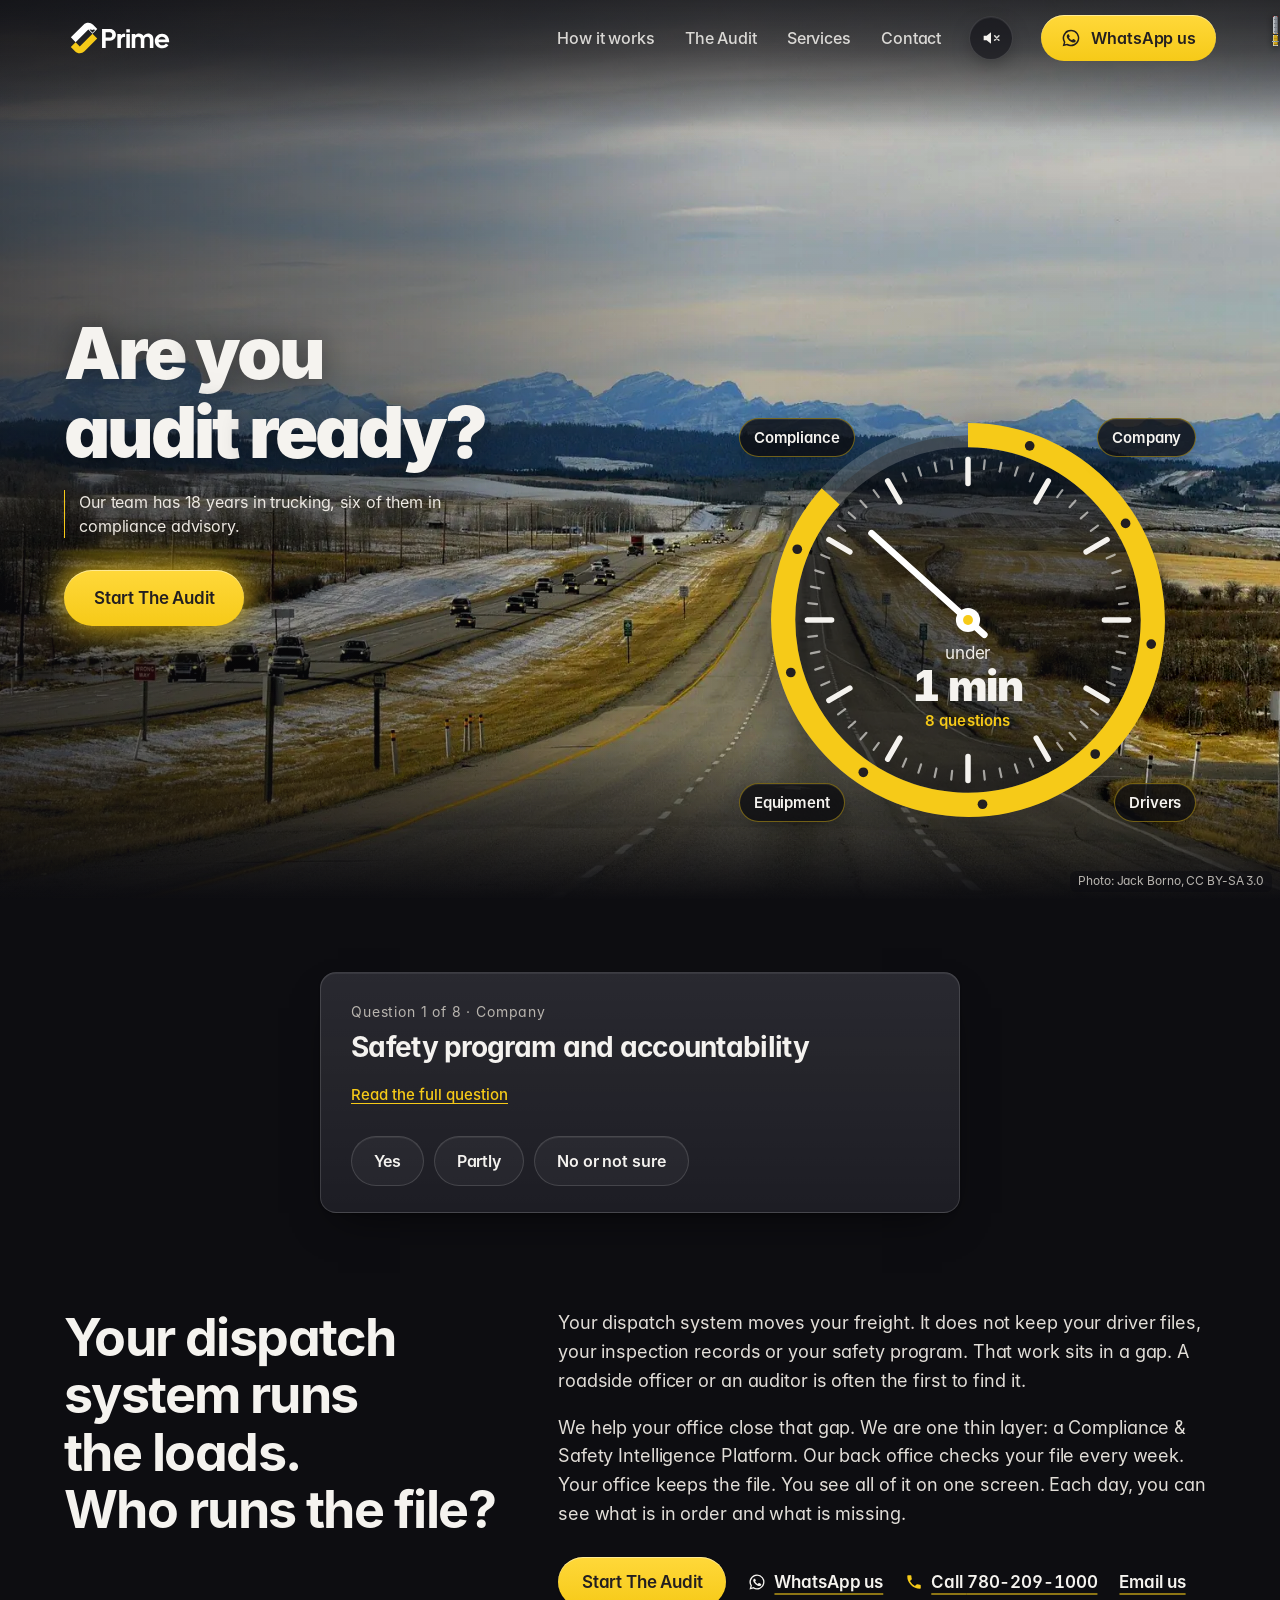
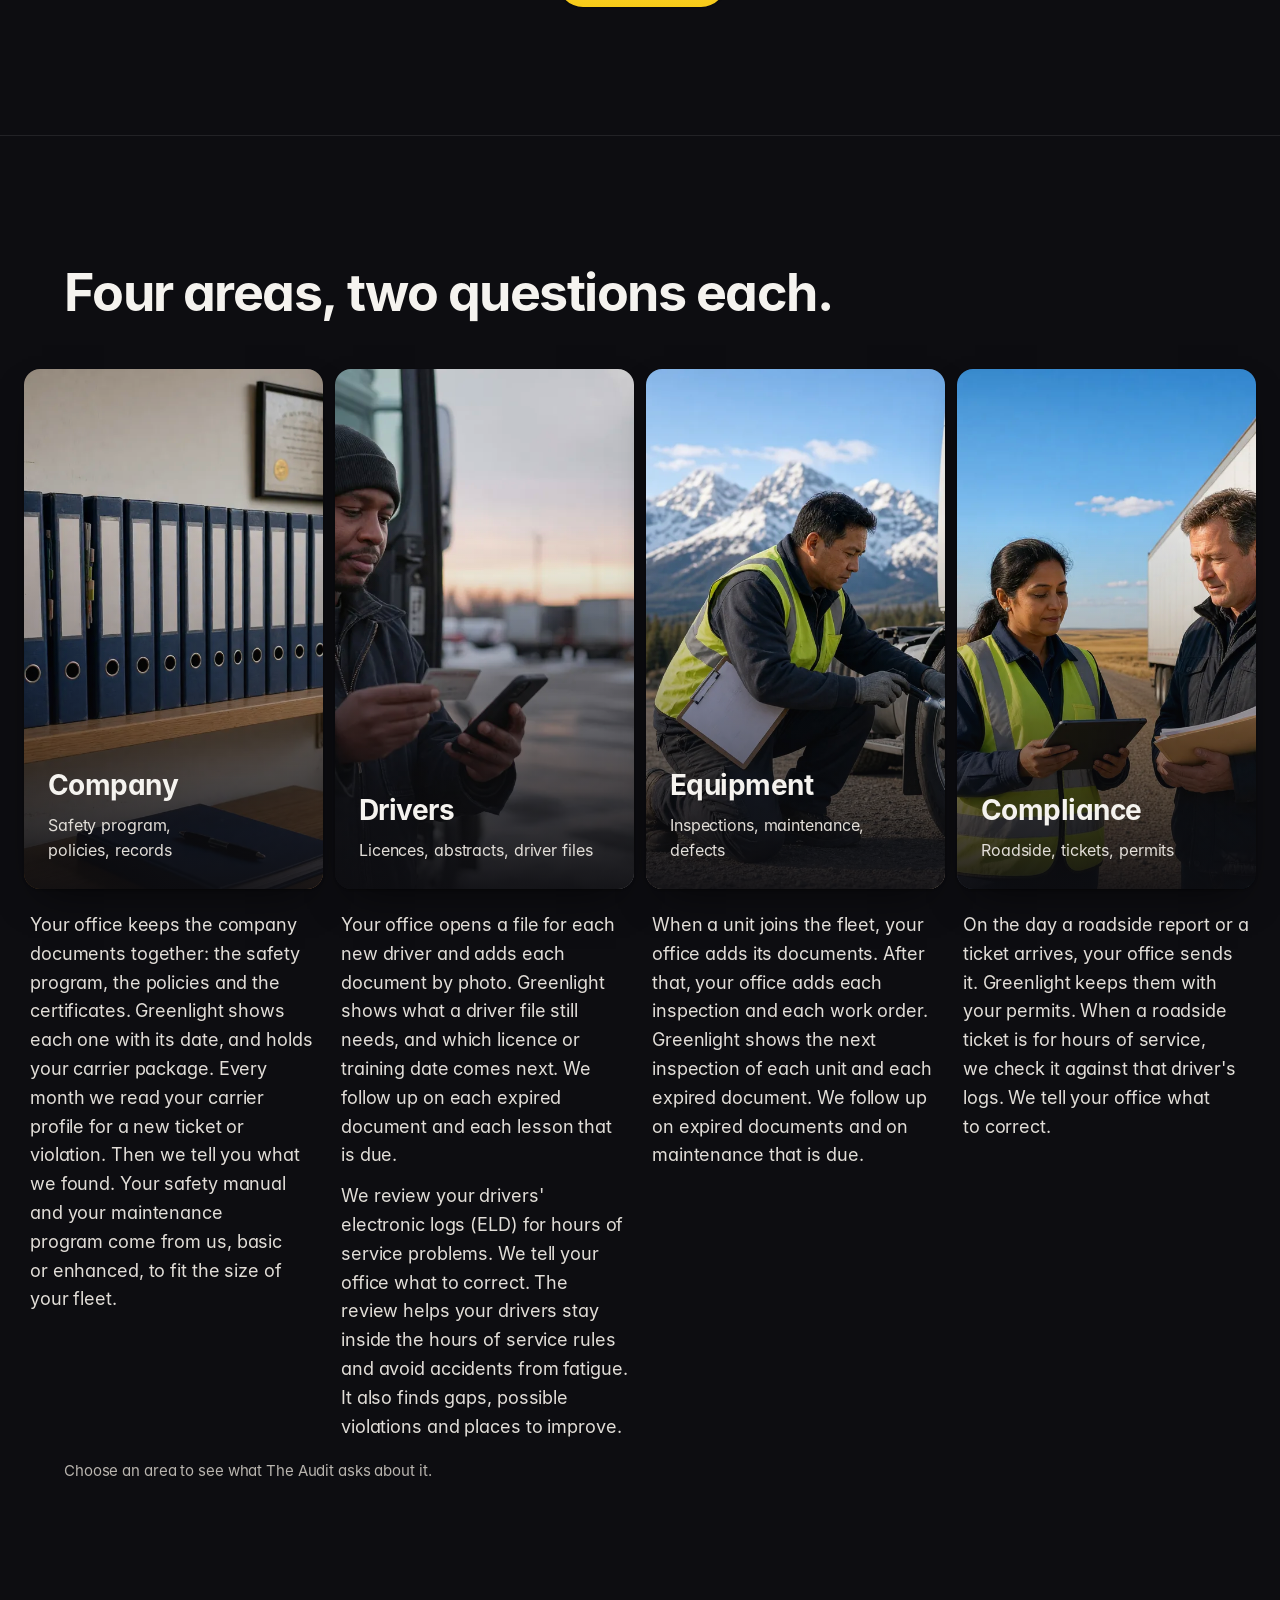
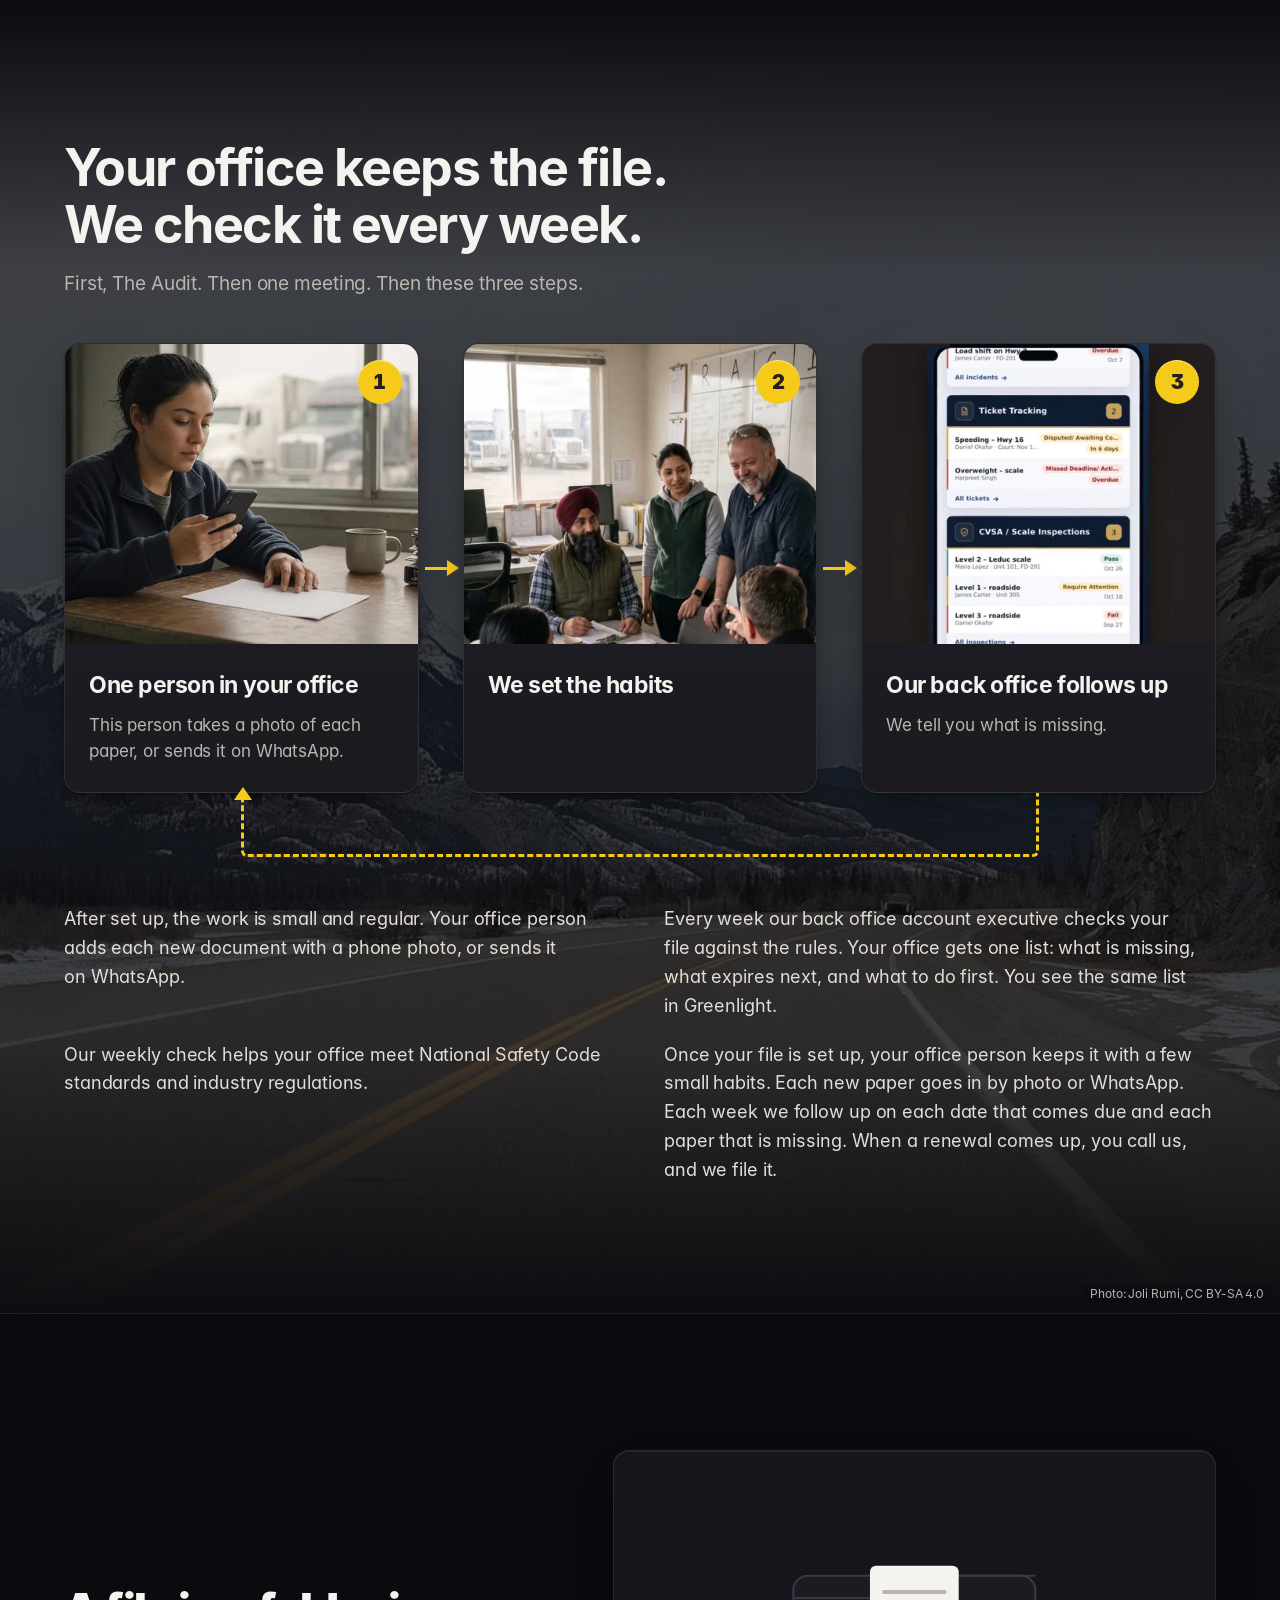
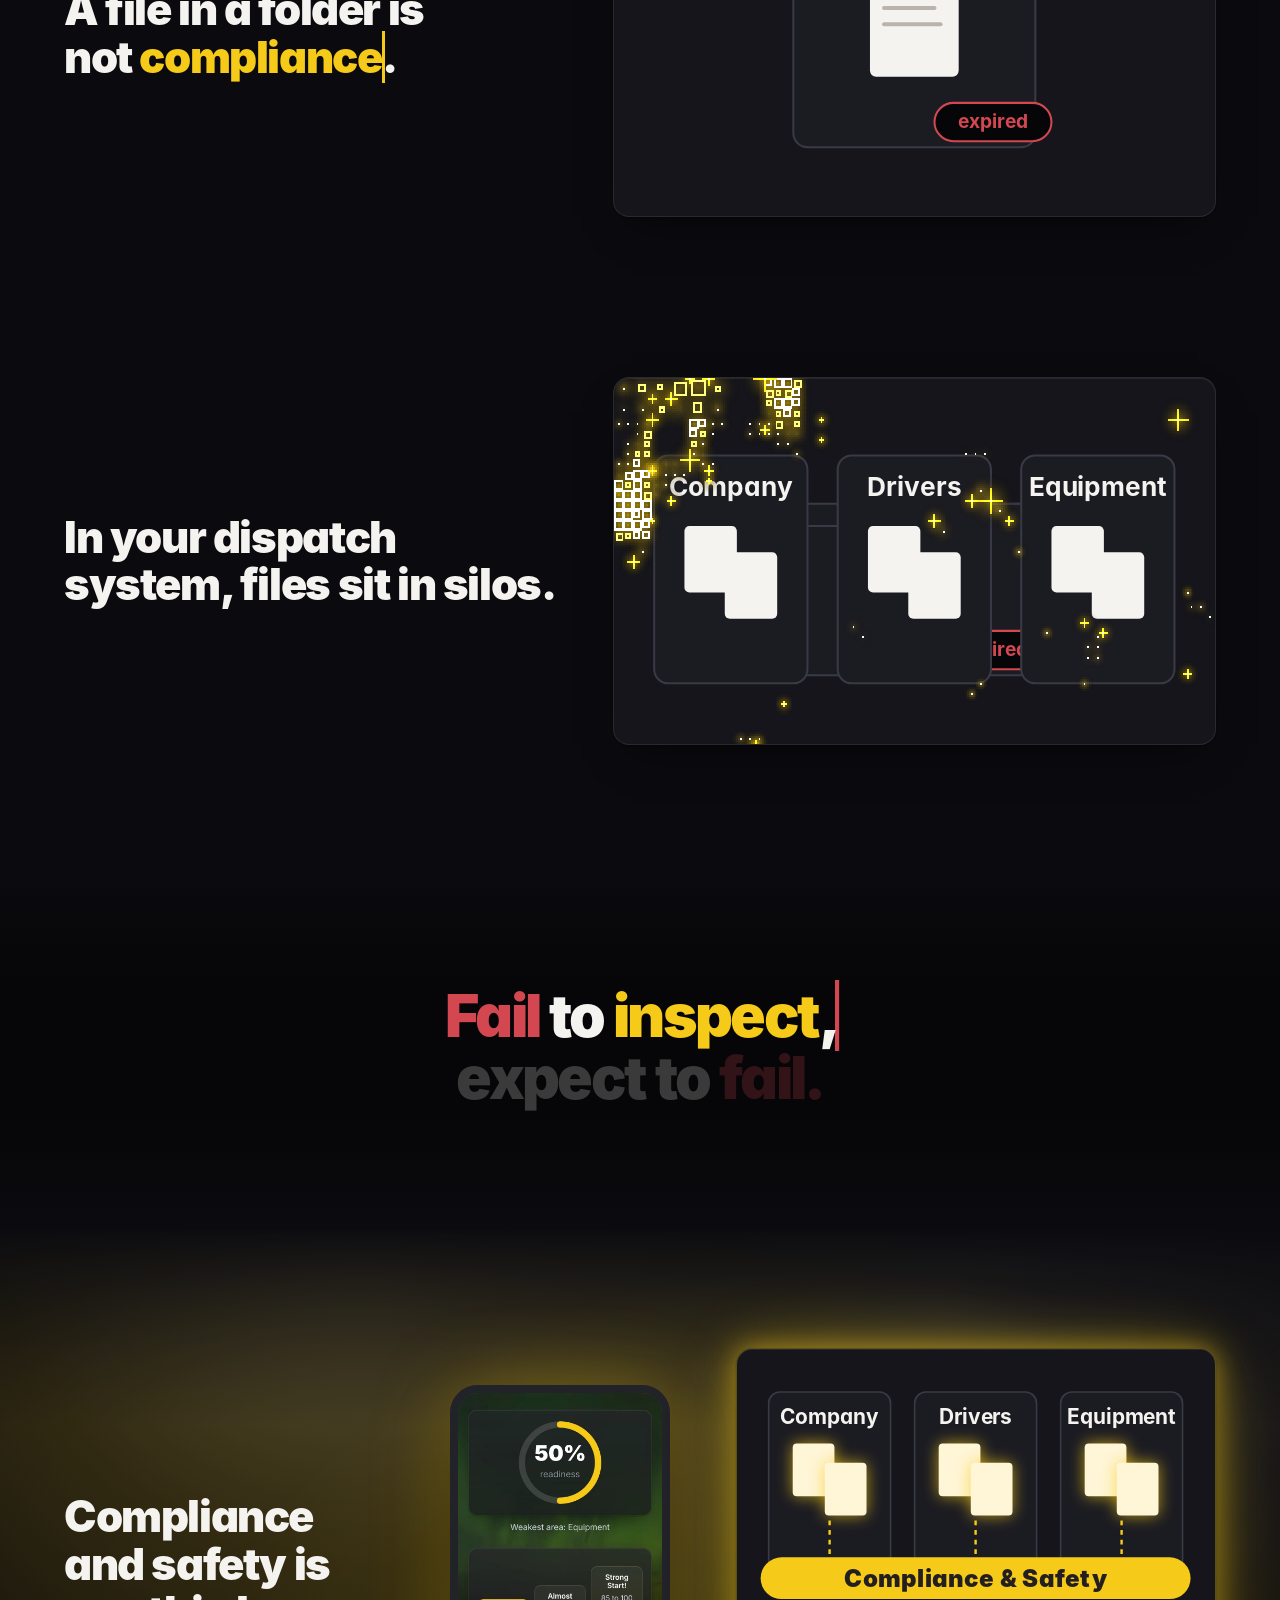
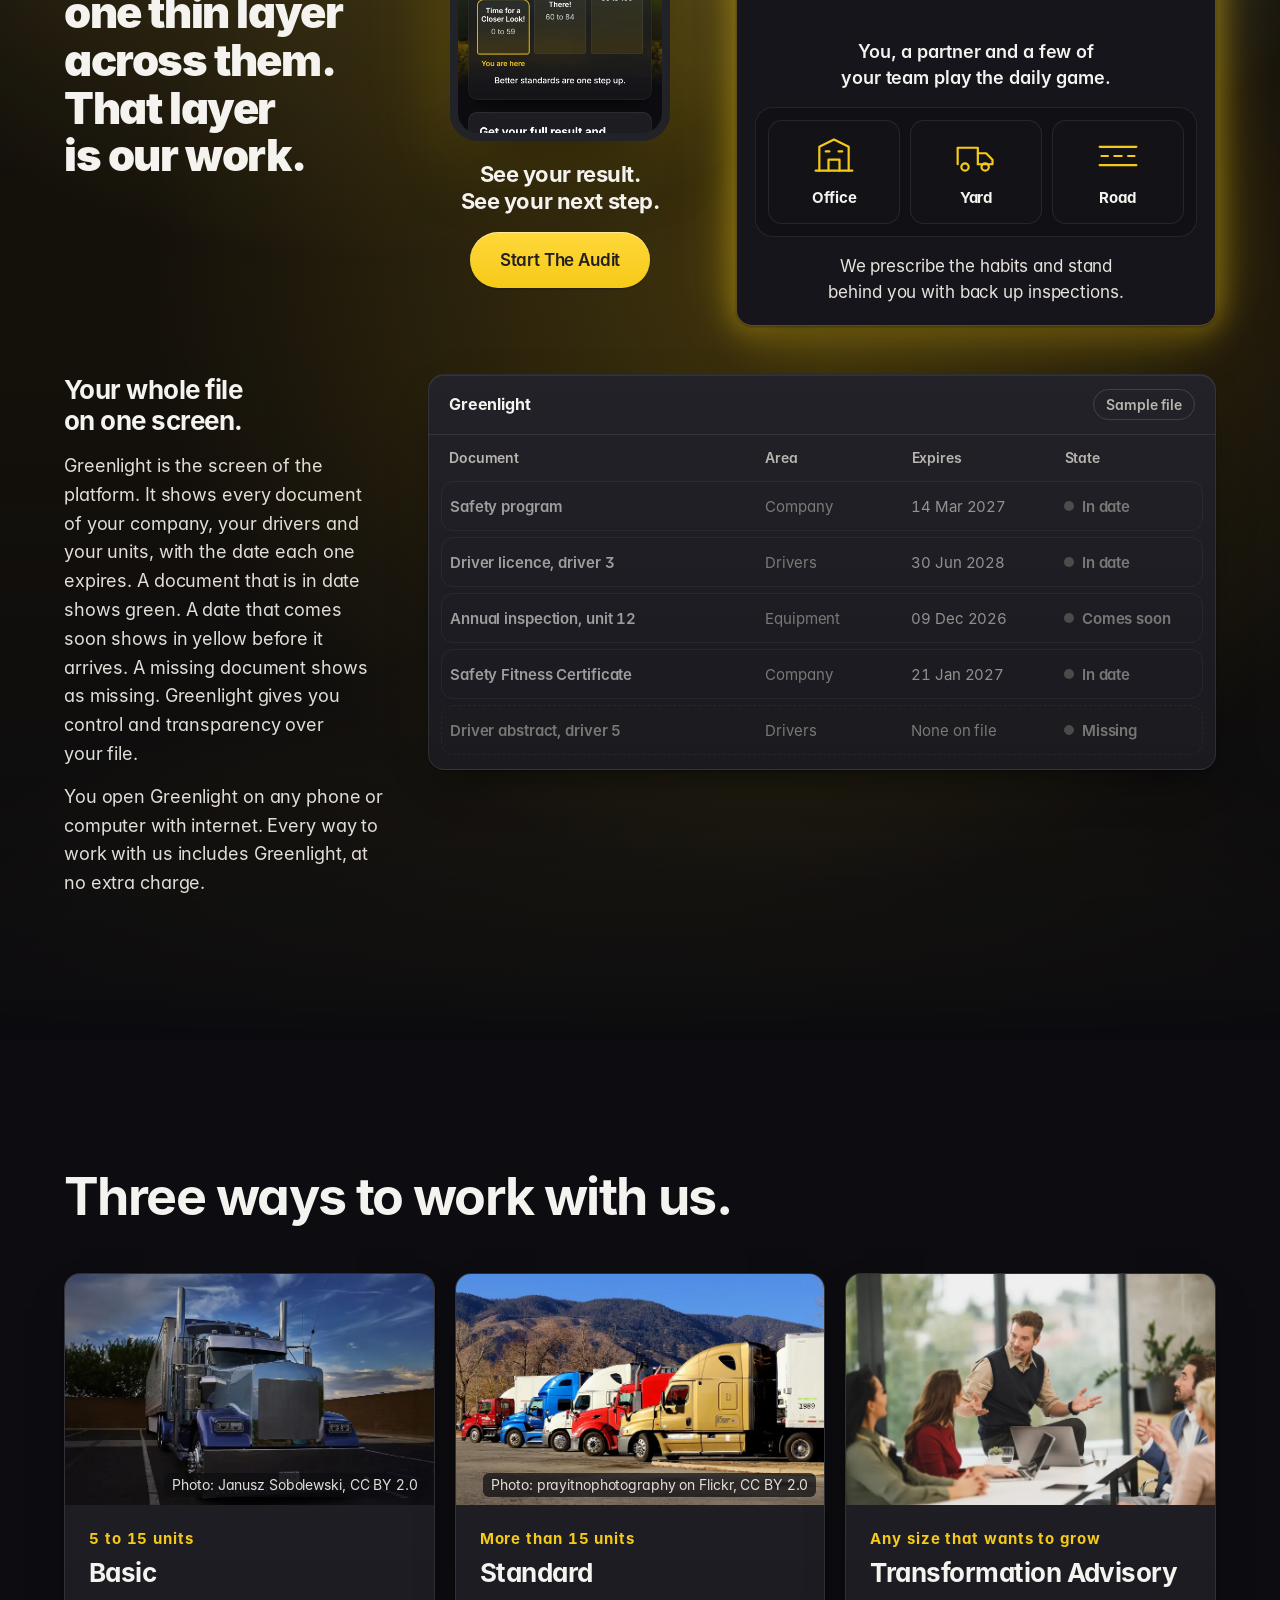
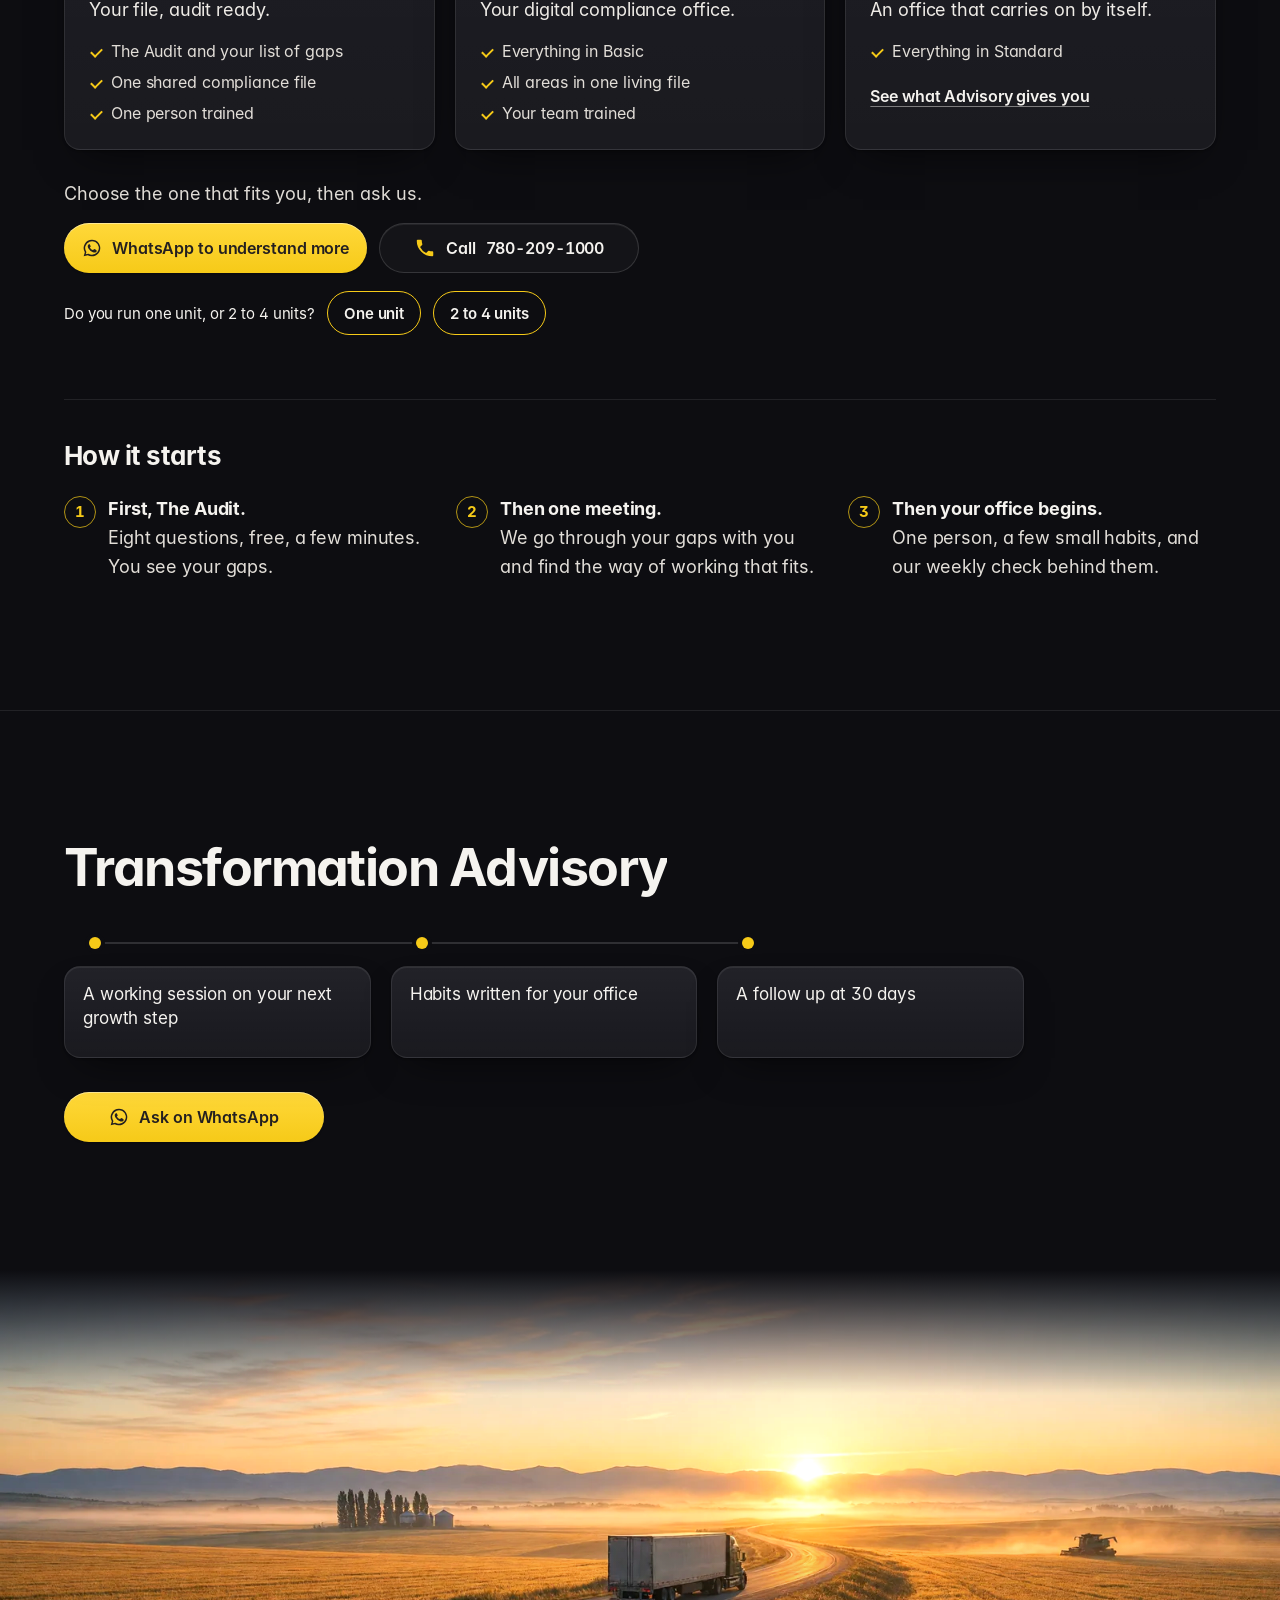
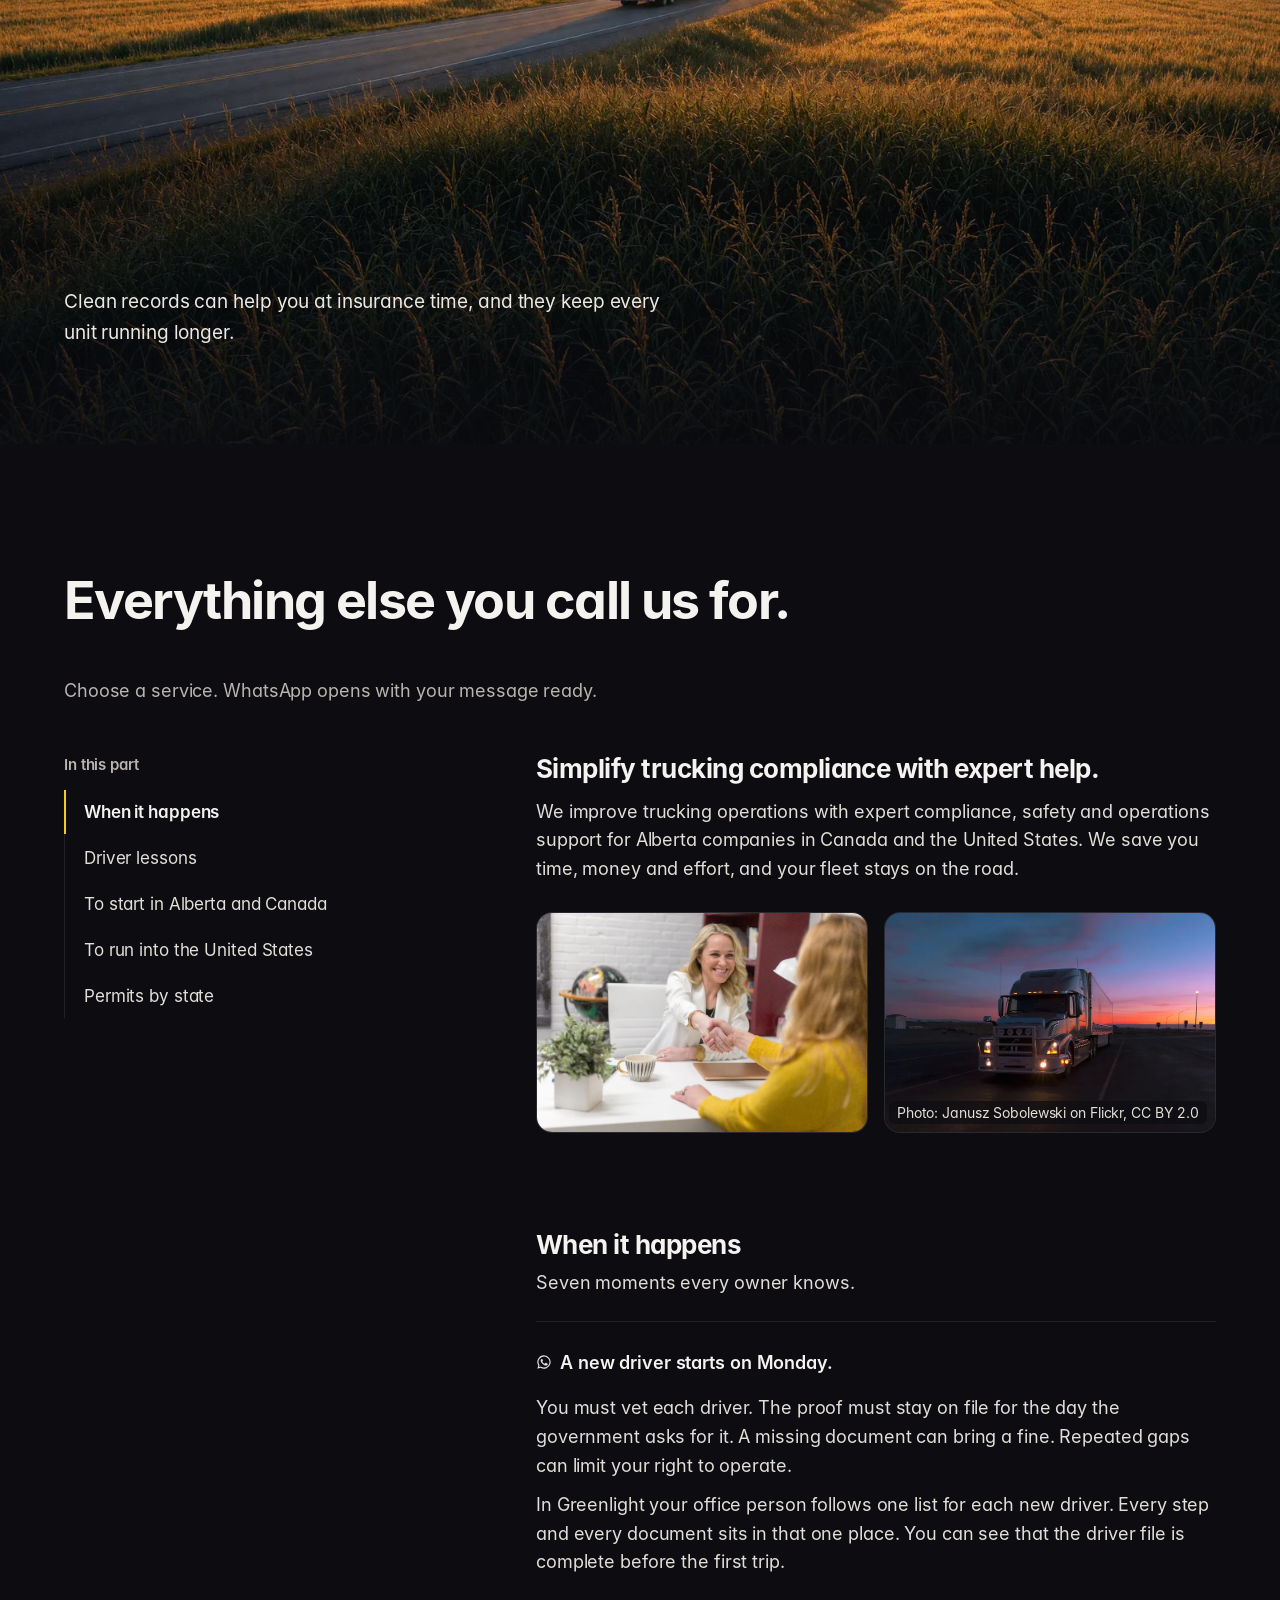
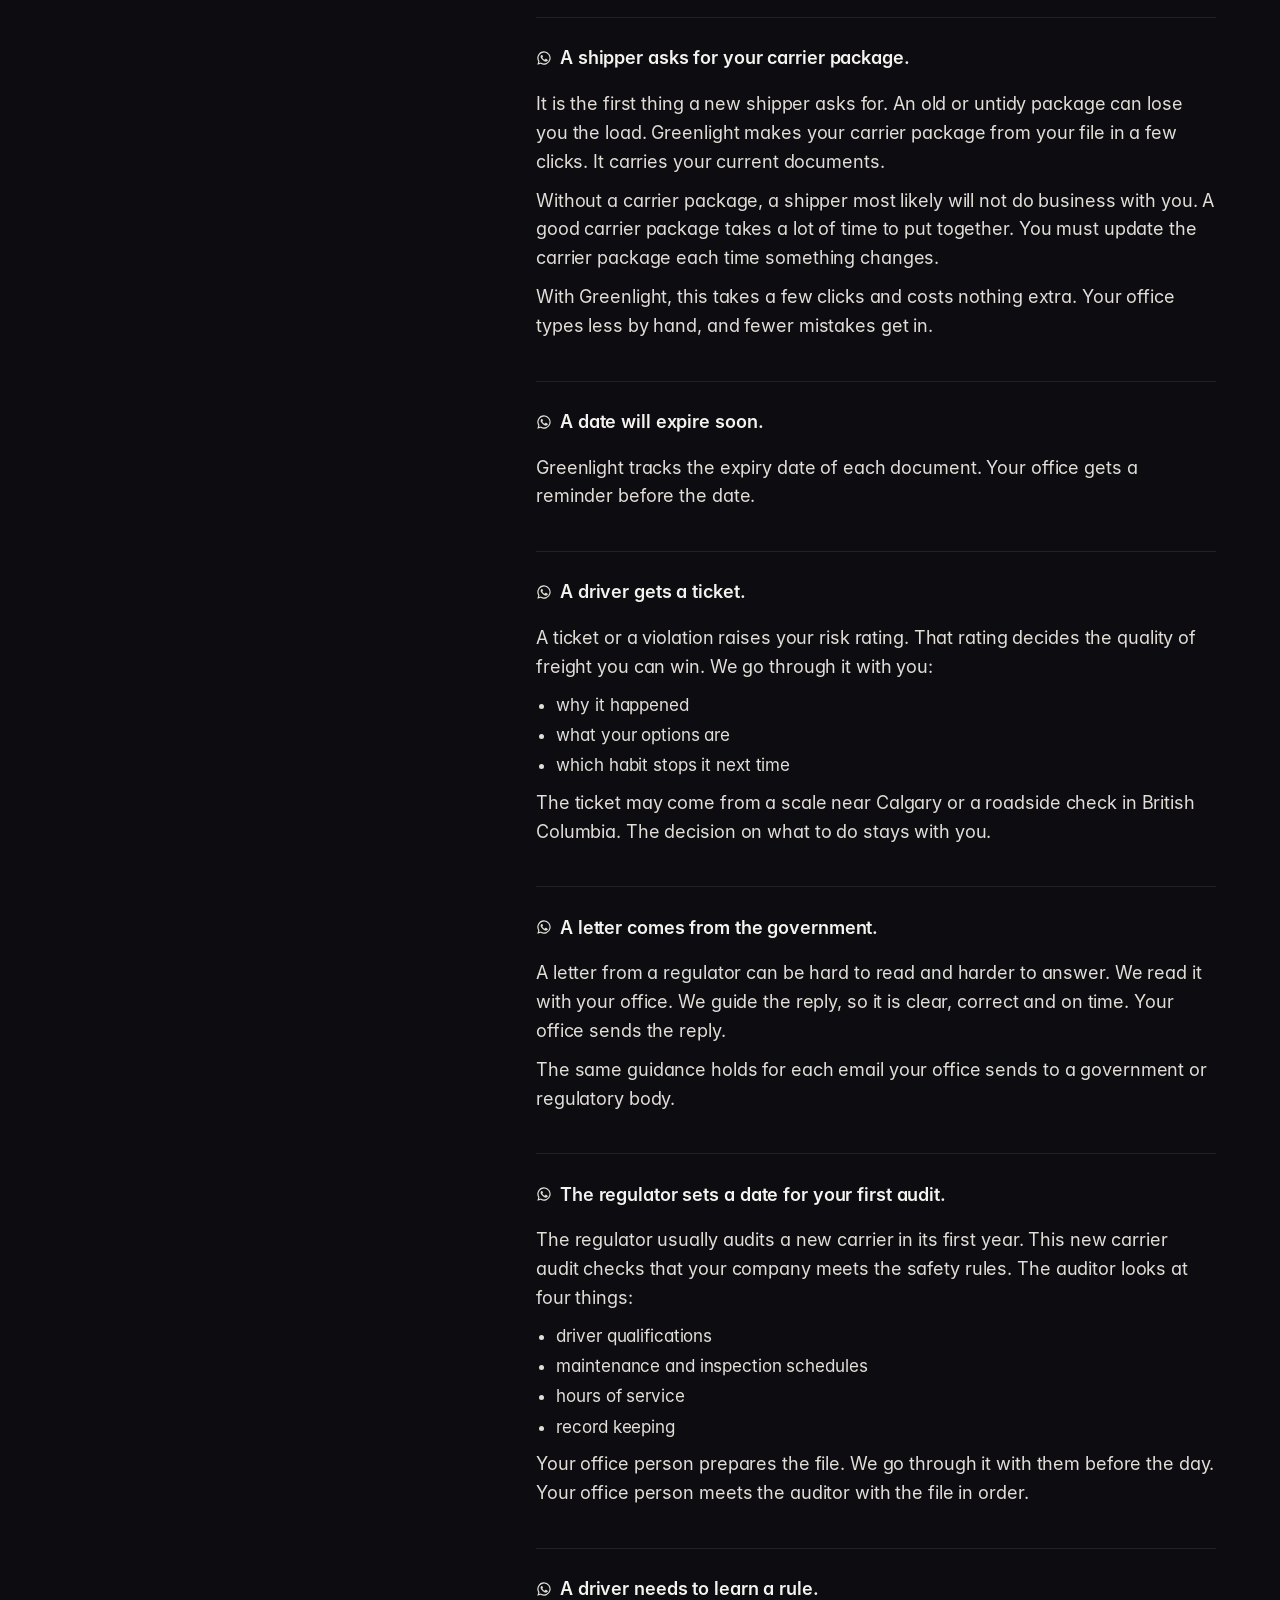
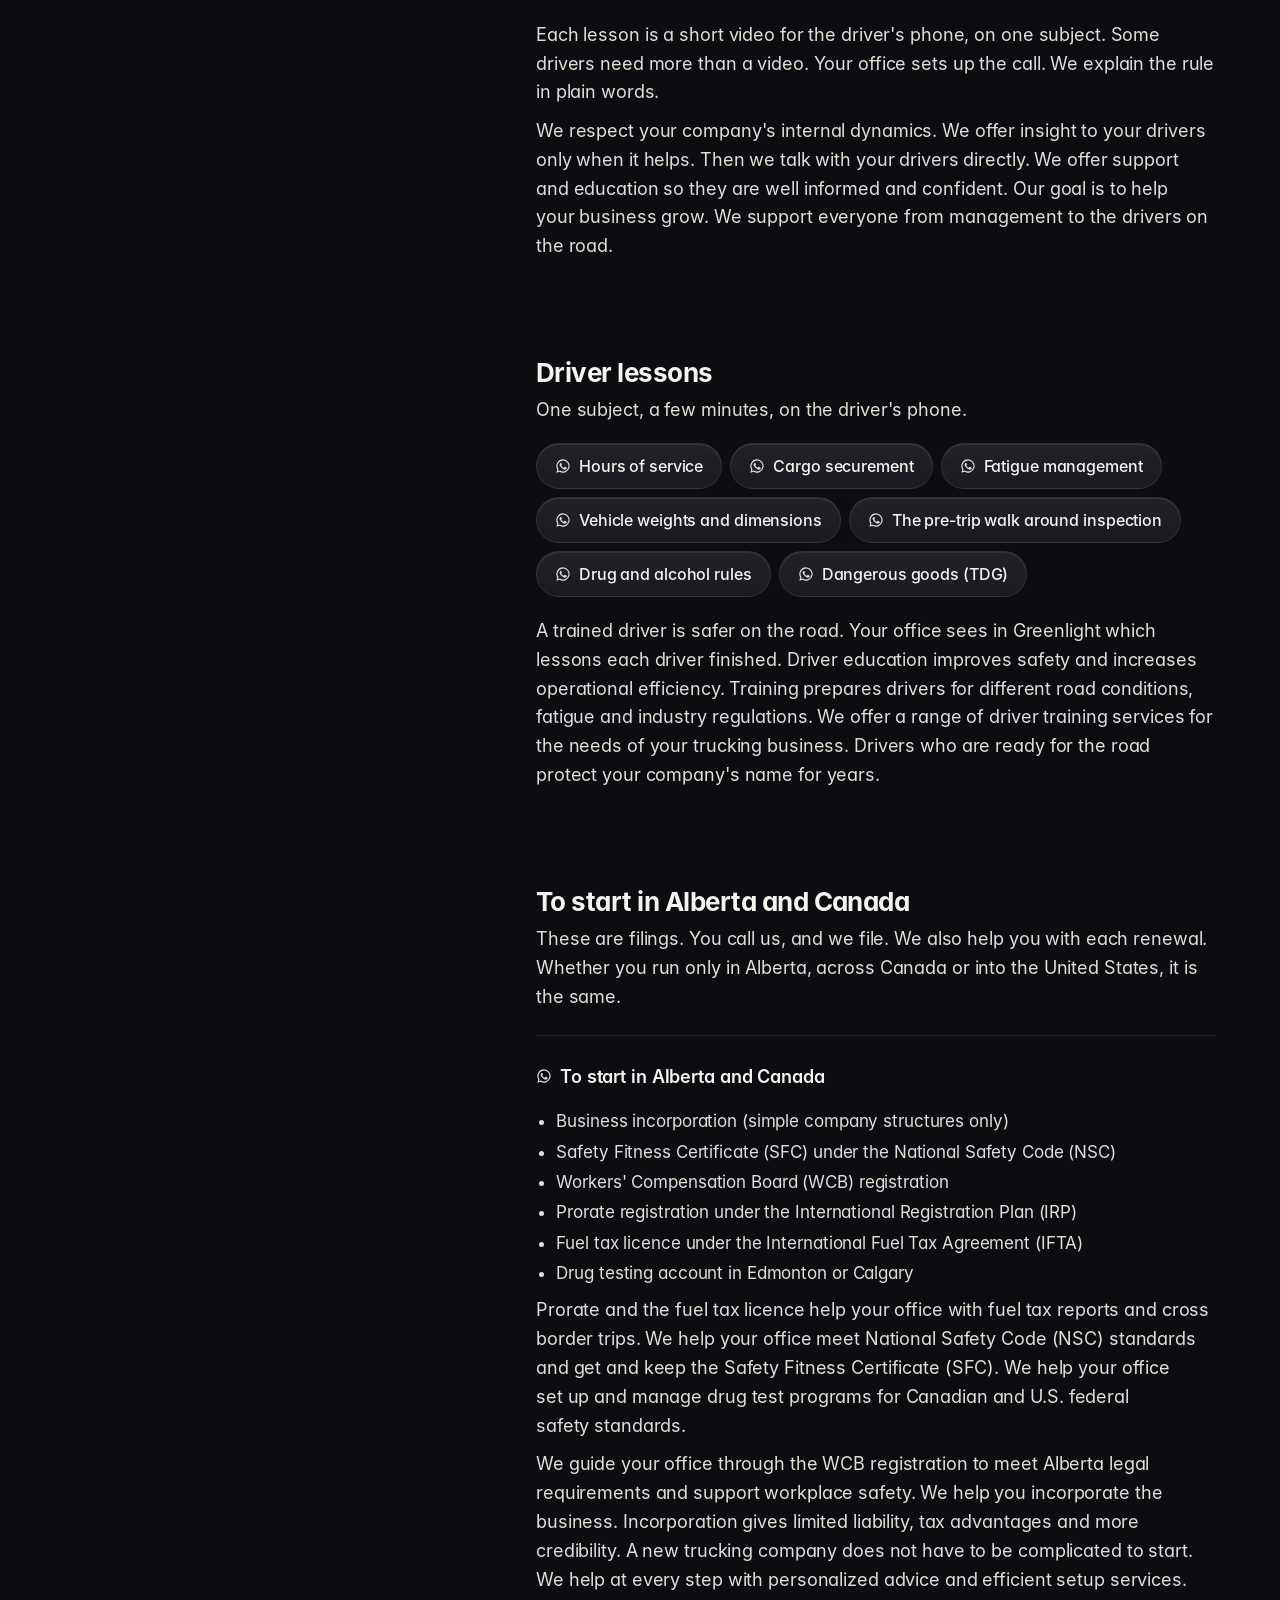
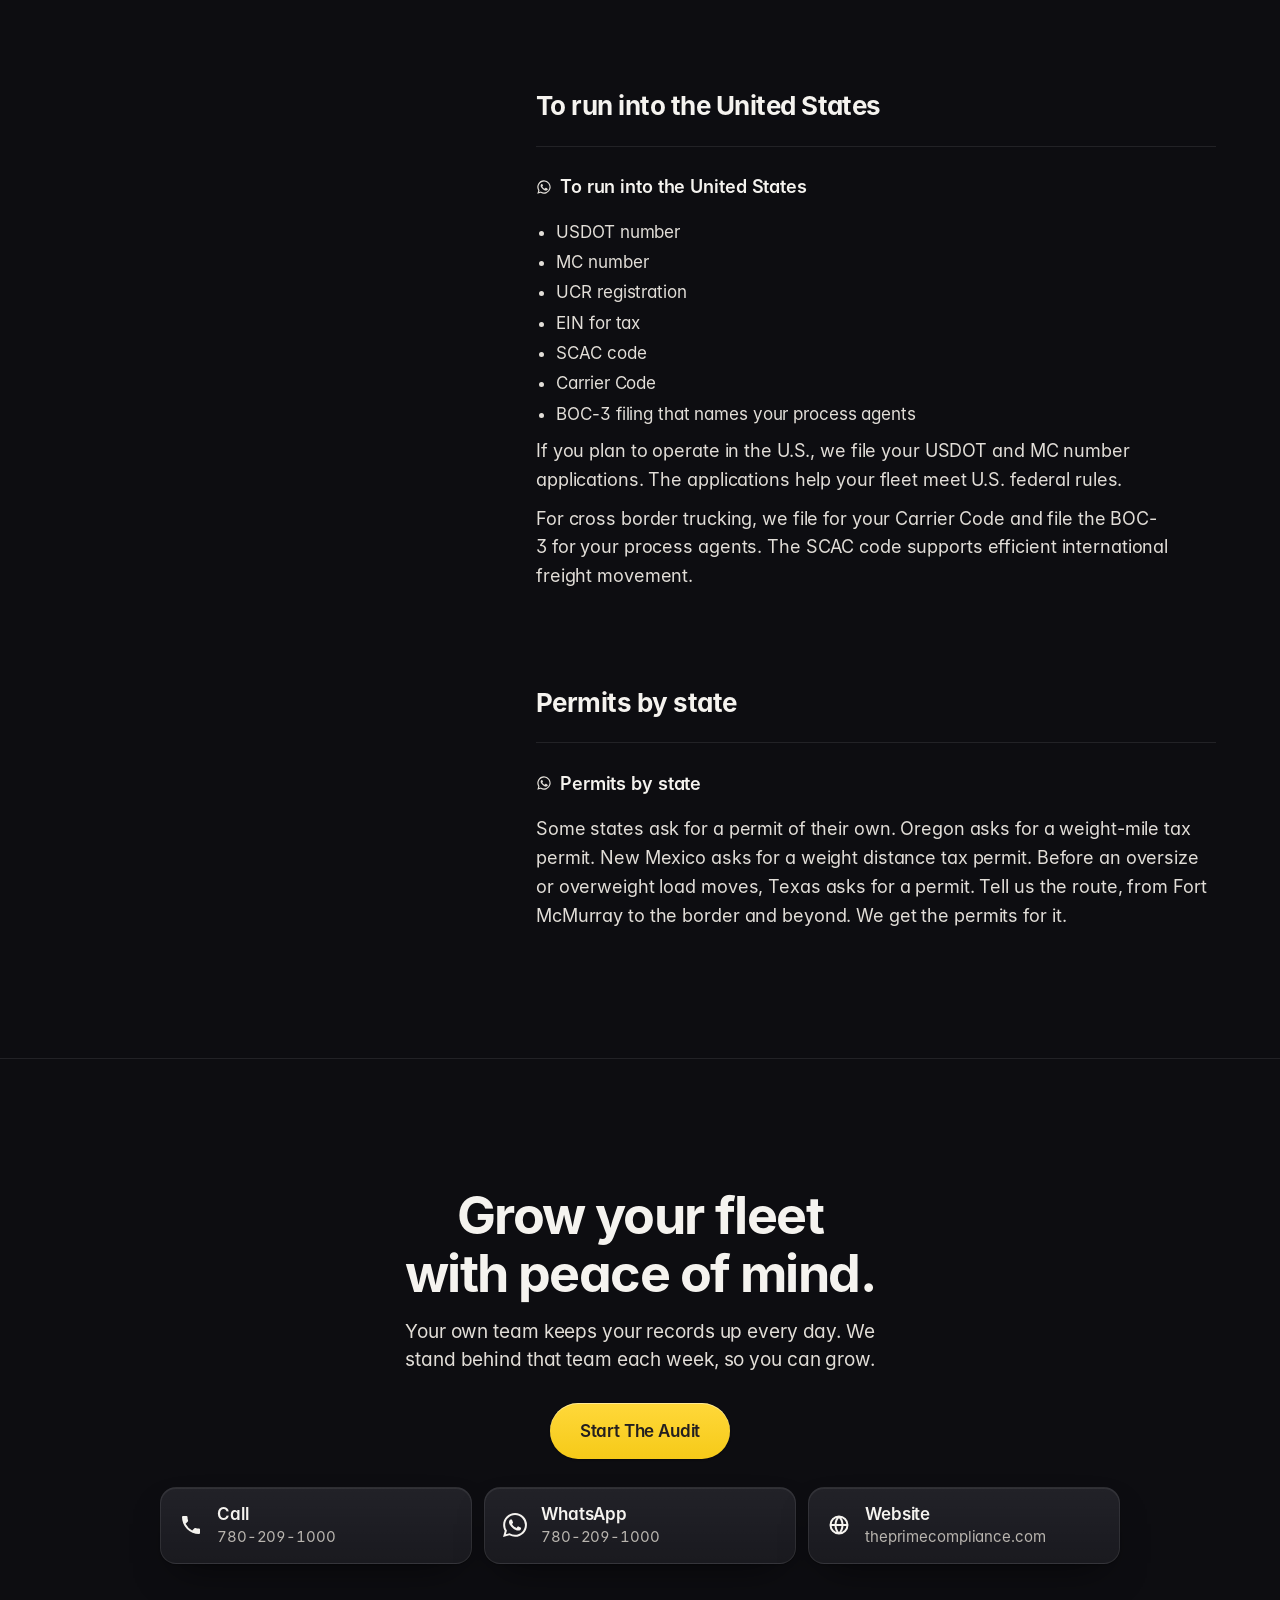
==== commit 7e78f0d8: "Add licence credits on photos and music; allow search indexing" ====
--- a/index.html
+++ b/index.html
@@ -2,7 +2,6 @@
 <html lang="en">
 <head>
 <meta charset="utf-8">
-<meta name="robots" content="noindex, nofollow">
 <meta name="theme-color" content="#0D0D11">
 <meta name="viewport" content="width=device-width, initial-scale=1, viewport-fit=cover">
 <title>Prime Trucking Compliance</title>
@@ -22,6 +21,7 @@
 <link rel="stylesheet" href="css/round7.css">
 <link rel="stylesheet" href="css/round8.css">
 <link rel="stylesheet" href="css/desk.css">
+<link rel="stylesheet" href="css/credits.css">
 <script>document.documentElement.classList.add("js")</script>
 <noscript><style>.reveal,.area.px img,.area.px figcaption,.lw,.ls{opacity:1!important;transform:none!important;filter:none!important}.layer{height:auto}.layer-stage{position:static;height:auto}.dial-face,.dial-tag,.dial-mid,.hero h1,.hero .lead,.hero .proof,.hero .cta-row,.hero .eyebrow{opacity:1!important;filter:none!important;transform:none!important}</style></noscript>
 </head>
@@ -40,6 +40,7 @@
     </nav>
     <button class="snd" id="snd" type="button" aria-pressed="false" aria-label="Quiet music" title="Quiet music" data-src="audio/peace_loop.mp3"><svg viewBox="0 0 24 24" aria-hidden="true" focusable="false"><path class="snd-body" d="M4 9.5h3.2L12 5.6v12.8l-4.8-3.9H4z"/><path class="snd-wave" d="M15.3 9.2a4 4 0 0 1 0 5.6"/><path class="snd-wave" d="M17.9 6.6a7.6 7.6 0 0 1 0 10.8"/><path class="snd-off" d="M16 9.6l4.6 4.8M20.6 9.6 16 14.4"/></svg></button>
     <a class="pill wa-pill" href="https://wa.me/17802091000" target="_blank" rel="noopener"><span class="wa-ico" aria-hidden="true"></span>WhatsApp us</a>
+    <a class="snd-credit" href="https://freesound.org/people/TheoJT/sounds/510948/" target="_blank" rel="noopener">Music: “Peaceful Ambiance Music” by TheoJT, CC BY 4.0, shortened</a>
   </div>
 </header>
 
@@ -48,6 +49,7 @@
   <section class="hero" aria-label="The Audit">
     <div class="hero-photo" aria-hidden="true"><img width="1600" height="1063" src="img/hero_rockies_highway_1600.webp" srcset="img/hero_rockies_highway_800.webp 800w, img/hero_rockies_highway_1600.webp 1600w" sizes="100vw" alt="" fetchpriority="high"></div>
     <div class="hero-scrim" aria-hidden="true"></div>
+    <a class="bg-credit" href="https://commons.wikimedia.org/wiki/File:Trans_Canada_Highway_-_Cochrane_-_panoramio.jpg" target="_blank" rel="noopener">Photo: Jack Borno, CC BY-SA 3.0</a>
     <div class="hero-in wrap">
       <div class="hero-copy">
         <h1>Are you audit ready?</h1>
@@ -123,6 +125,7 @@
 
   <section class="how" id="how" aria-labelledby="how-h">
     <div class="sec-bg" aria-hidden="true"><img width="1600" height="900" src="img/drivers_mountain_snow_1600.webp" srcset="img/drivers_mountain_snow_800.webp 800w, img/drivers_mountain_snow_1600.webp 1600w" sizes="100vw" alt="" loading="lazy" decoding="async"></div>
+    <a class="bg-credit" href="https://commons.wikimedia.org/wiki/File:Part_of_the_Rocky_Mountains_along_Highway_16_in_Alberta,_Canada3.jpg" target="_blank" rel="noopener">Photo: Joli Rumi, CC BY-SA 4.0</a>
     <div class="wrap">
       <h2 id="how-h">Your office keeps the file. We check it every week.</h2>
       <p class="how-intro reveal">First, The Audit. Then one meeting. Then these three steps.</p>
@@ -277,7 +280,7 @@
       <div class="offer-grid">
         <article class="offer reveal" id="offer-basic" data-name="the Basic offer" data-size="5 to 15 units">
           <button class="offer-tap" type="button" aria-pressed="false"><span class="sr-only">Choose Basic</span></button>
-          <div class="offer-img"><img src="img/unit_kenworth_800.webp" width="800" height="533" alt="One long nose tractor parked for the night, the start of a small fleet" loading="lazy" decoding="async"></div>
+          <div class="offer-img"><img src="img/unit_kenworth_800.webp" width="800" height="533" alt="One long nose tractor parked for the night, the start of a small fleet" loading="lazy" decoding="async"><small class="ph-credit">Photo: Janusz Sobolewski, CC BY 2.0</small></div>
           <div class="offer-body">
             <p class="offer-size">5 to 15 units</p>
             <h3>Basic</h3>
--- a/css/credits.css
+++ b/css/credits.css
@@ -0,0 +1,12 @@
+/* Licence credits placed on the pictures and the music (November 25, 2026), from CREDITS.md.
+   The footer stays as Soji left it on November 21; each credit stands on its own picture instead.
+   .bg-credit: a small linked credit in the bottom right corner of a full-width background photo (the first screen, "Your office keeps the file").
+   .snd-credit: the music credit, shown under the header only while the quiet music plays.
+   What calls it: index.html, last stylesheet. */
+.bg-credit { position: absolute; right: 8px; bottom: 8px; z-index: 3; padding: 2px 8px; border-radius: 6px; background: rgba(13, 13, 17, 0.6); color: #E2DED8; font-size: 12px; line-height: 1.4; text-decoration: none; opacity: 0.8; }
+.bg-credit:hover, .bg-credit:focus-visible { opacity: 1; text-decoration: underline; }
+.snd-credit { display: none; position: absolute; top: 100%; right: max(24px, env(safe-area-inset-right, 0px)); margin-top: 4px; padding: 2px 8px; border-radius: 6px; background: rgba(13, 13, 17, 0.72); color: #E2DED8; font-size: 12px; line-height: 1.4; text-decoration: none; }
+.snd-credit:hover, .snd-credit:focus-visible { text-decoration: underline; }
+.snd[aria-pressed="true"] ~ .snd-credit { display: block; }
+@media (max-width: 560px) { .bg-credit, .snd-credit { font-size: 11px; } .snd-credit { right: max(16px, env(safe-area-inset-right, 0px)); } }
+@media print { .snd-credit { display: none !important; } }
